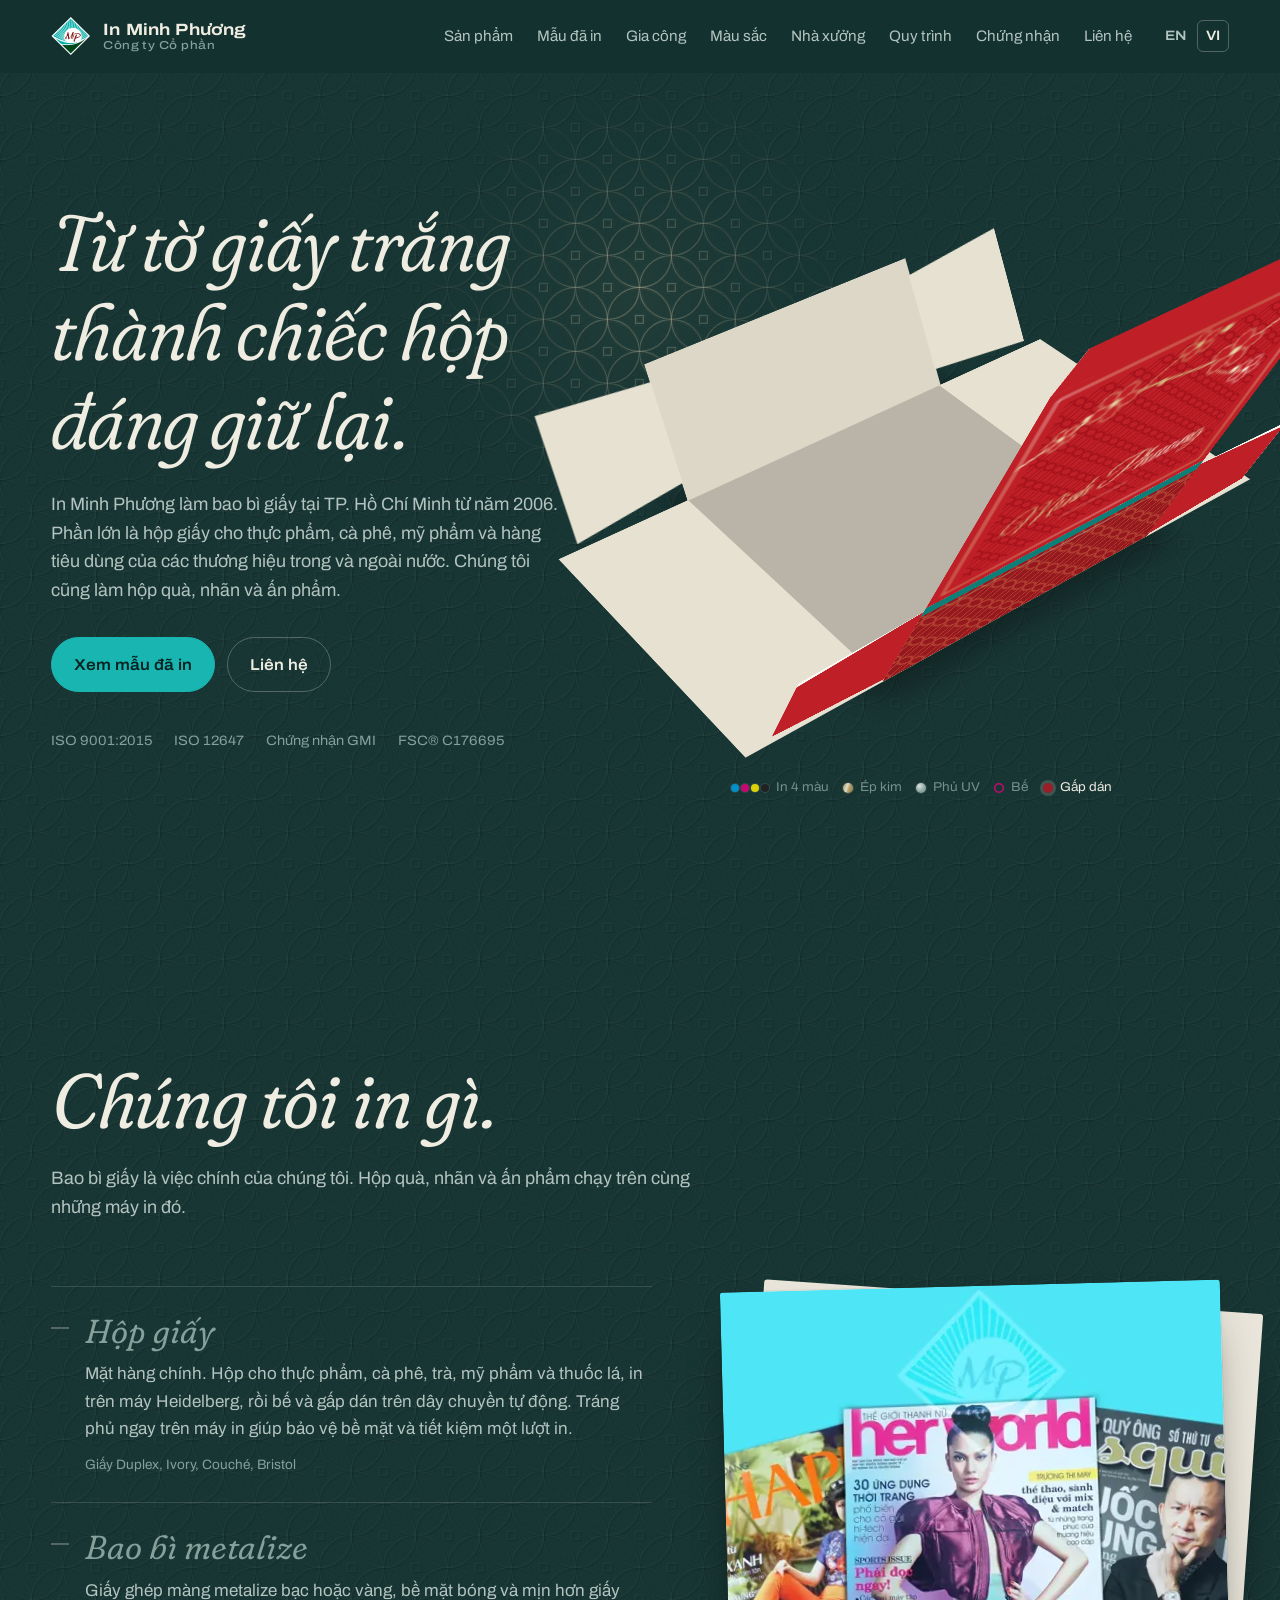
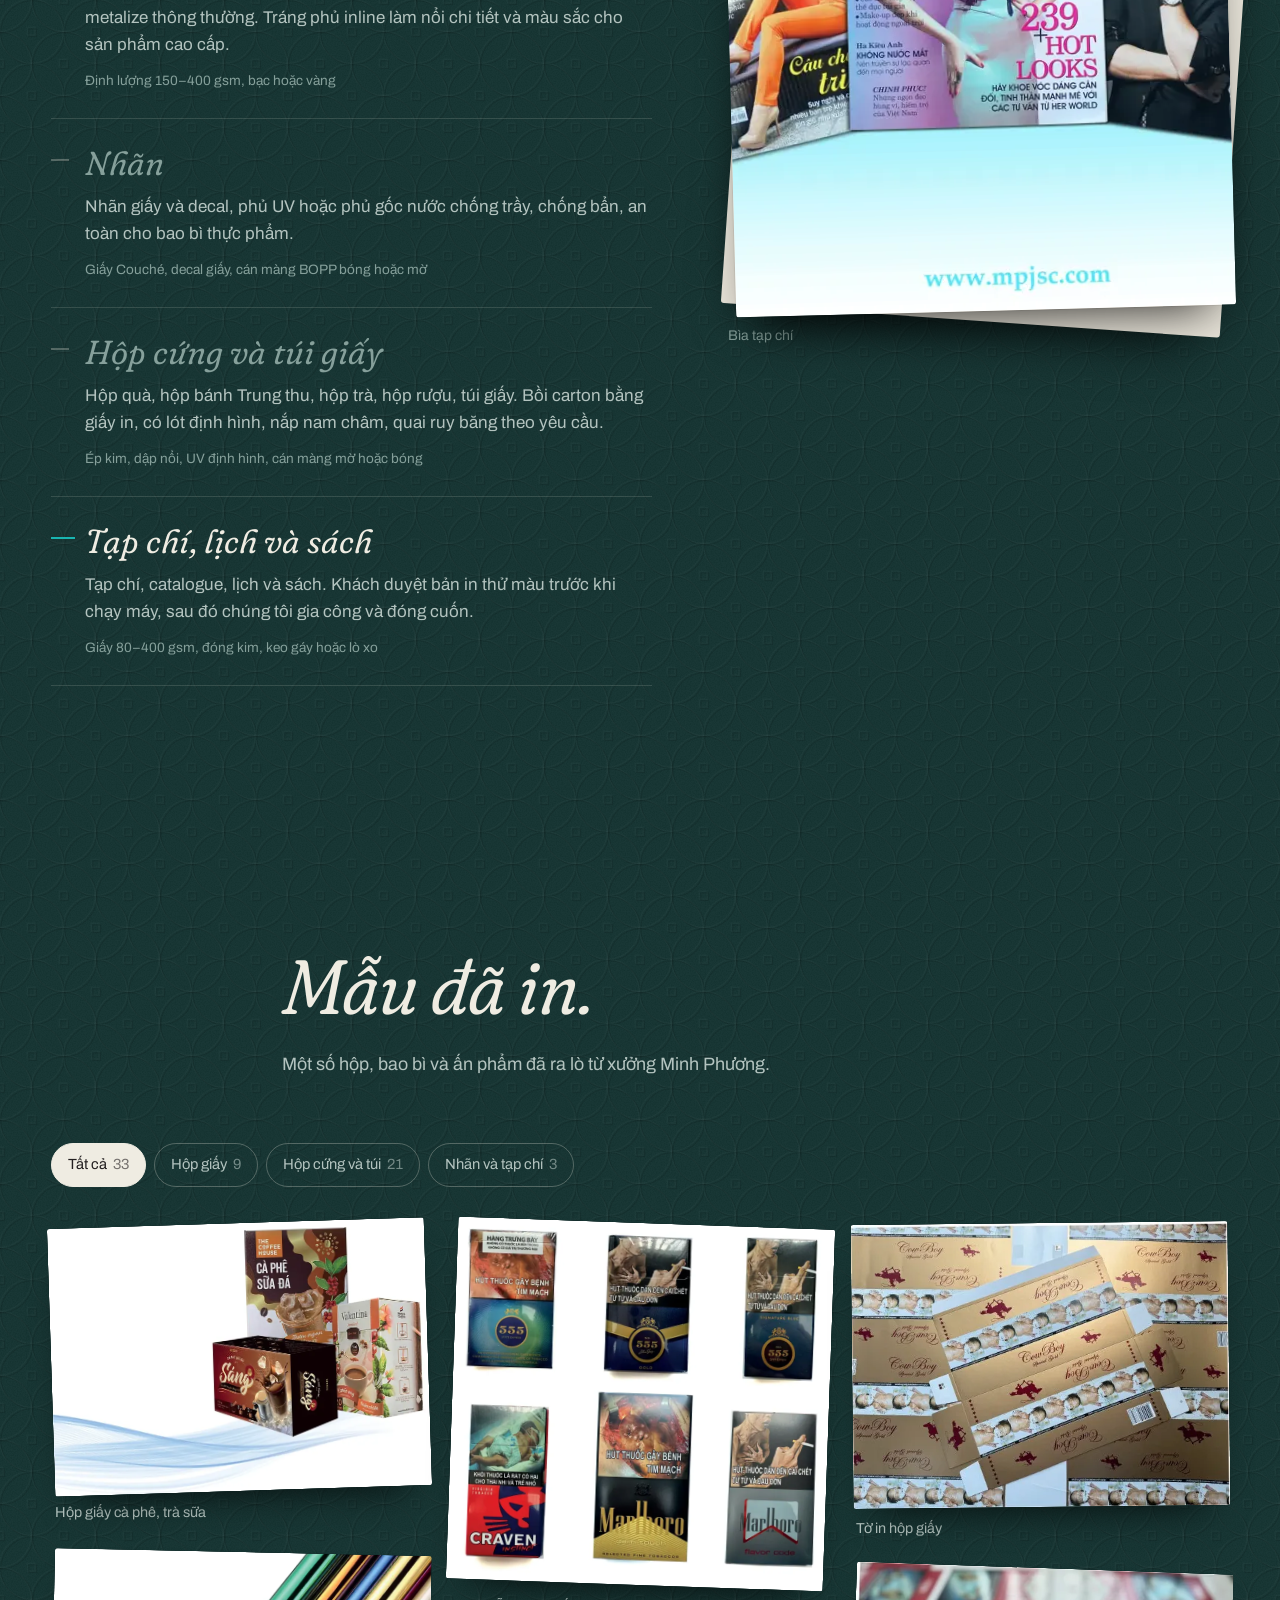
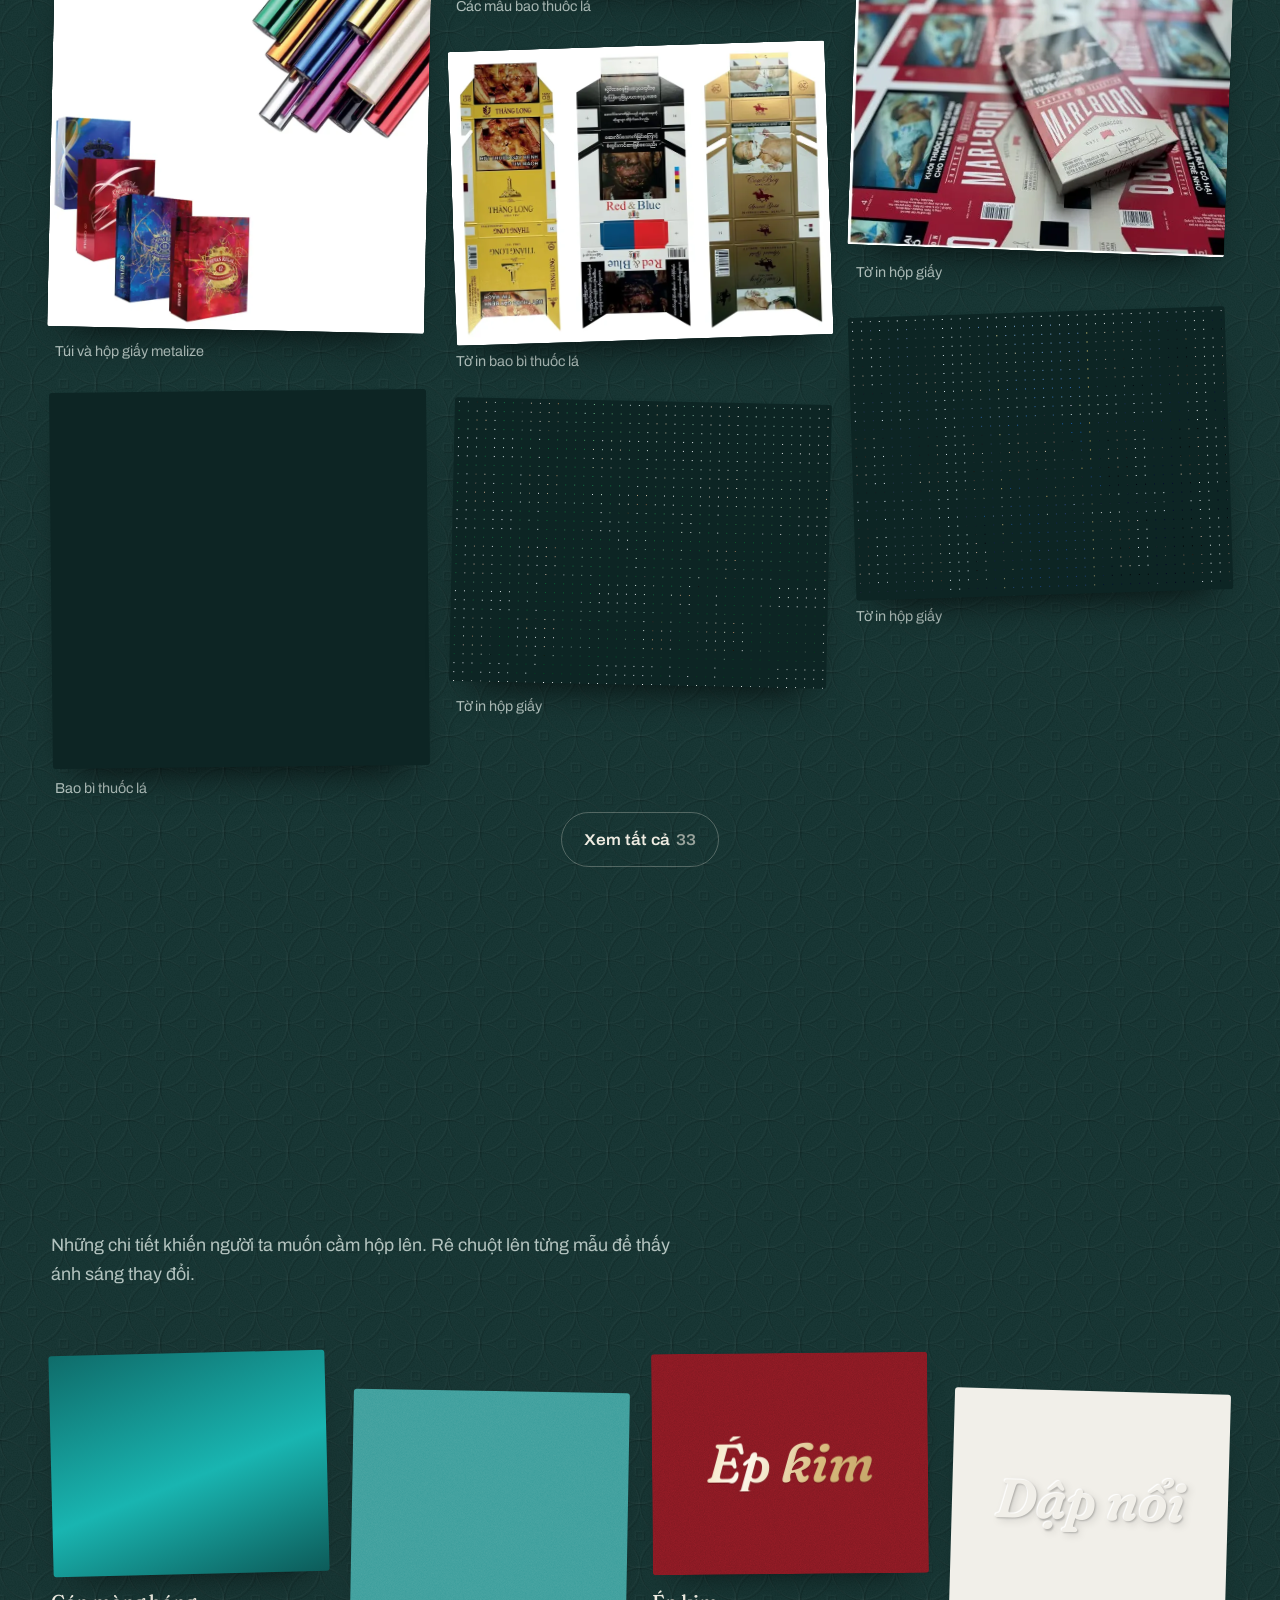
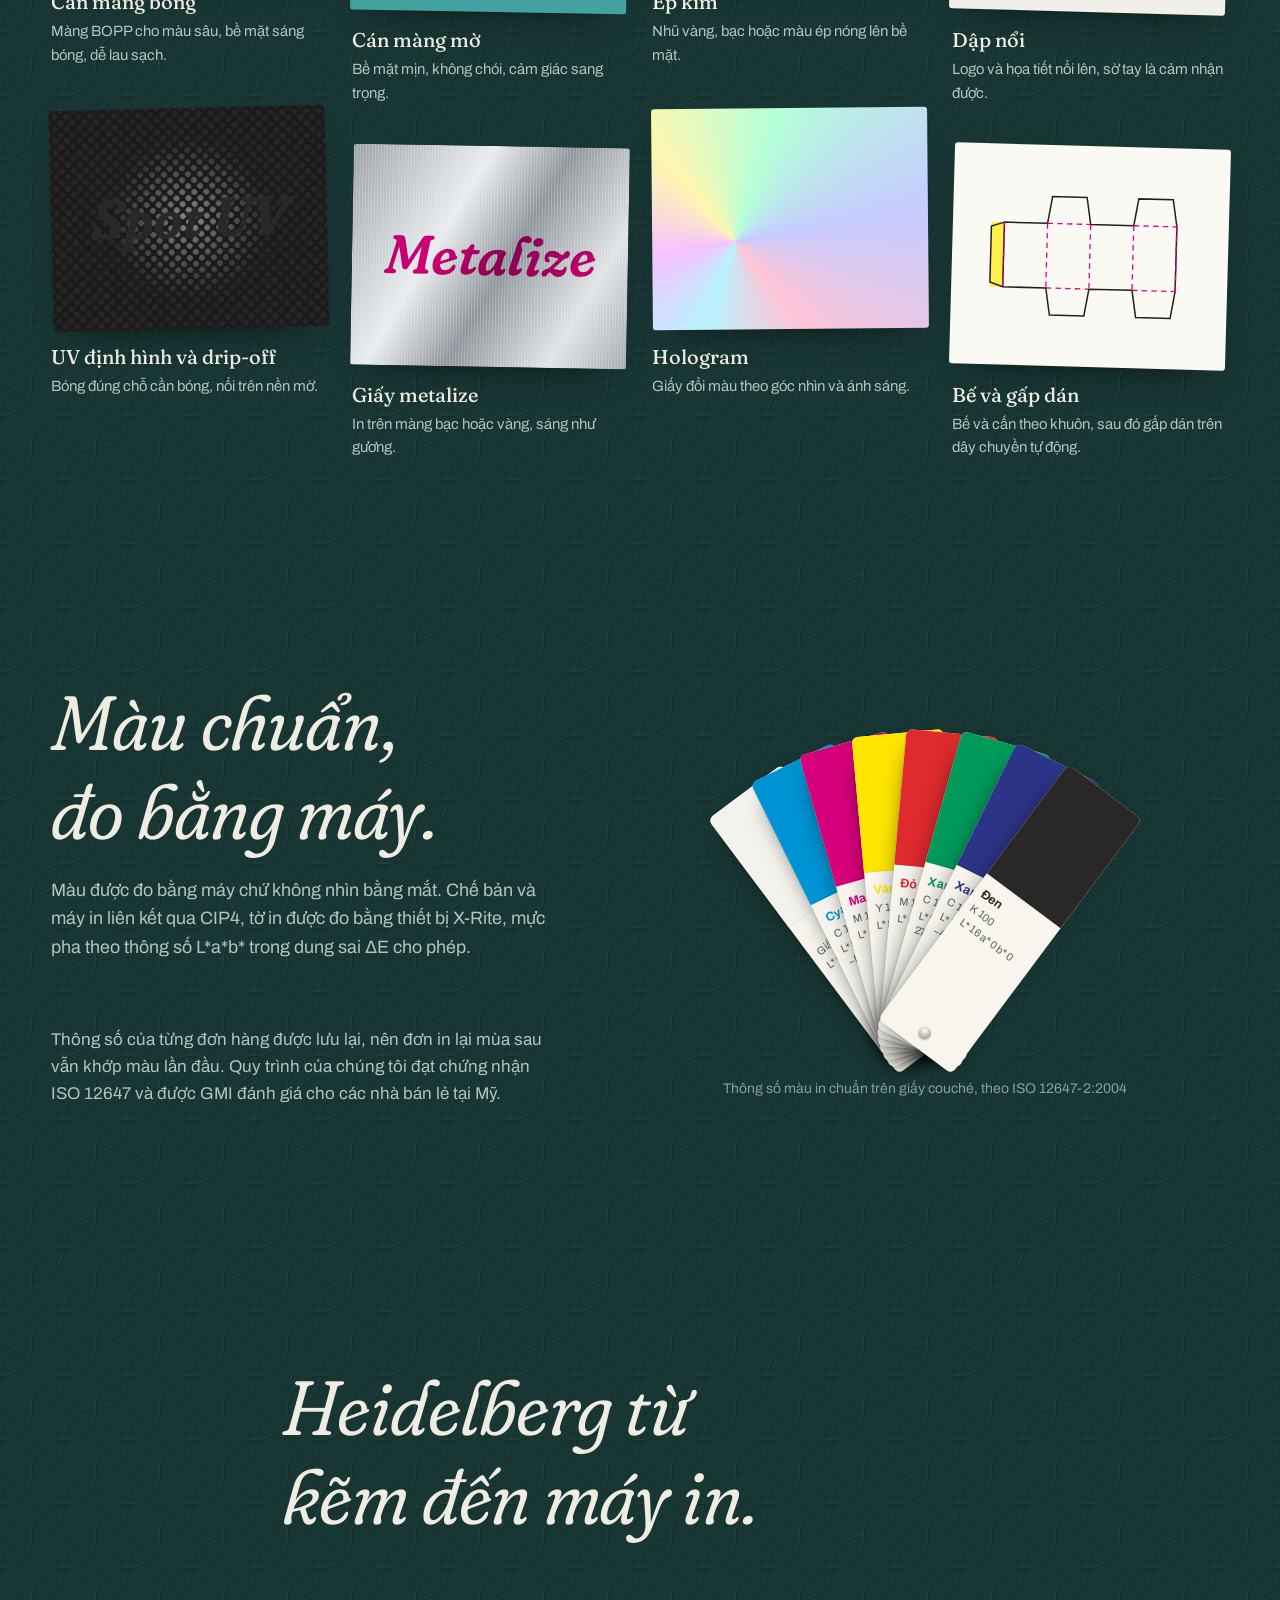
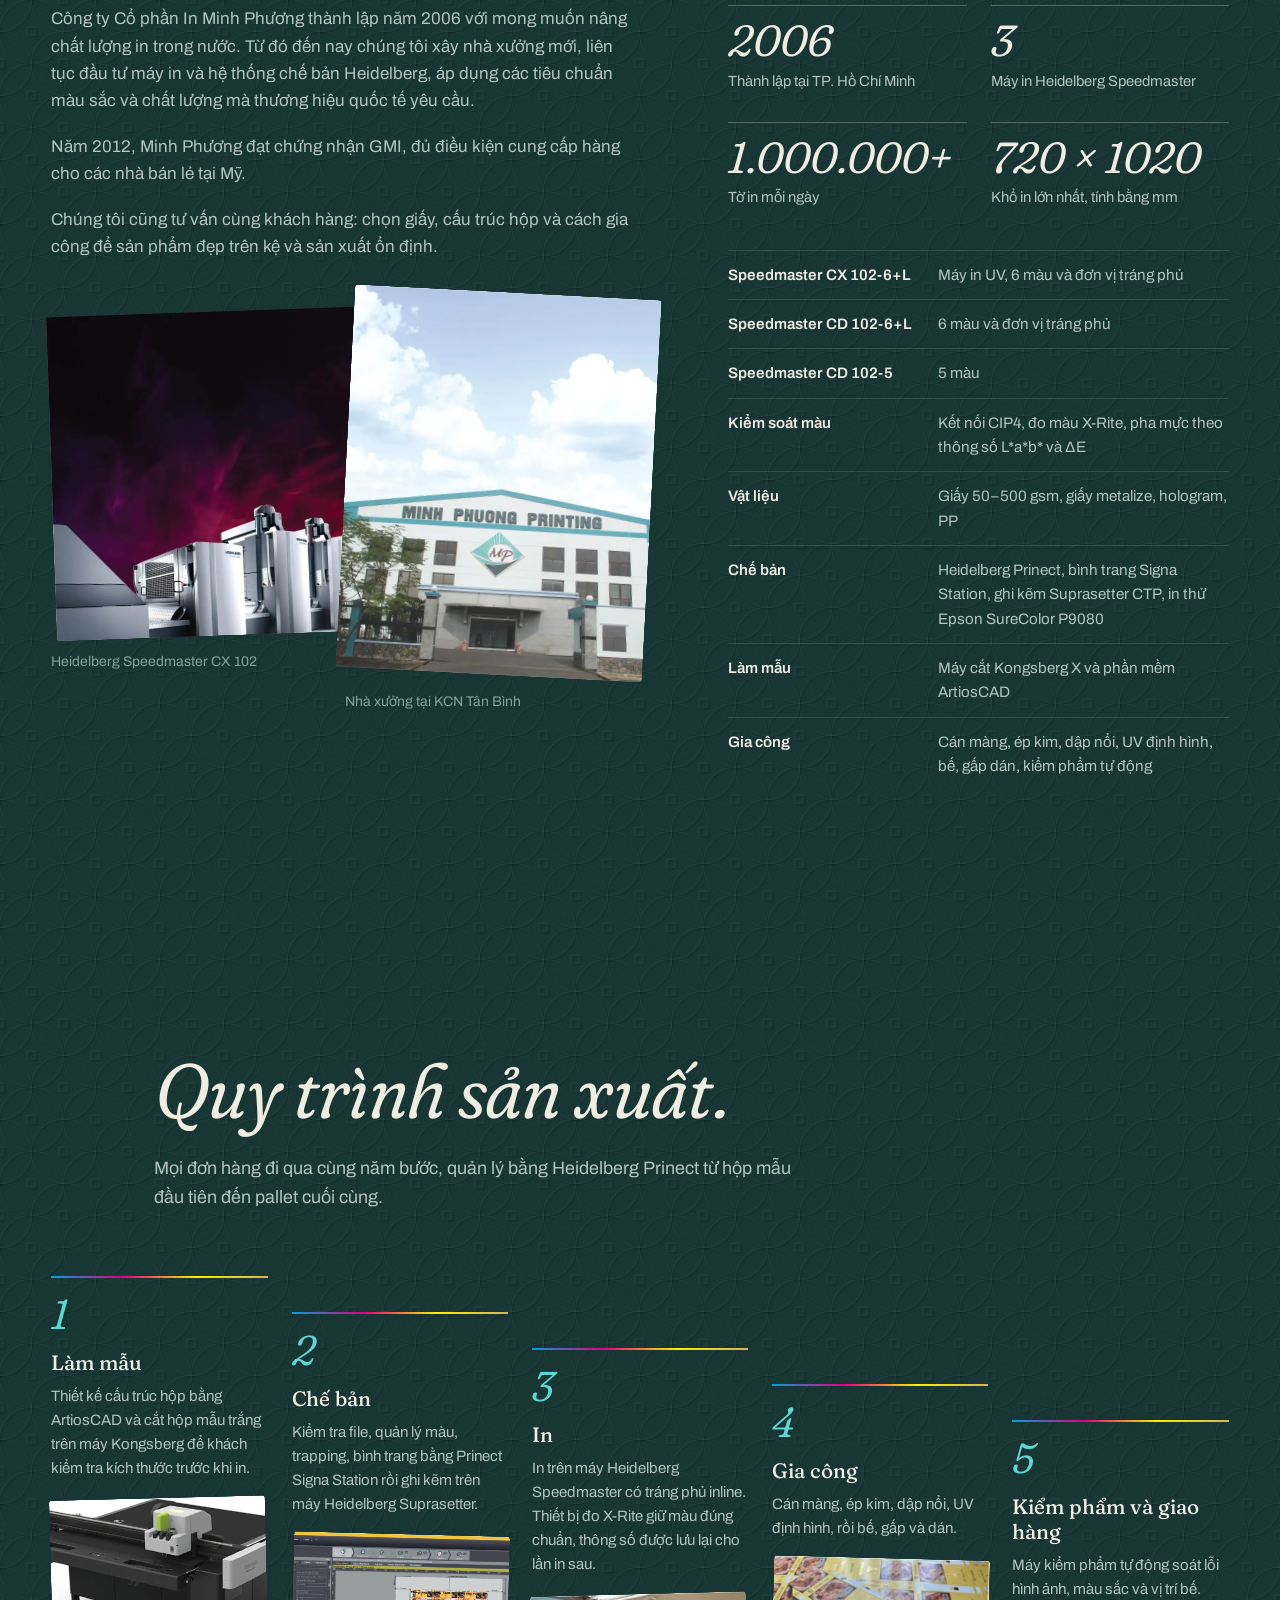
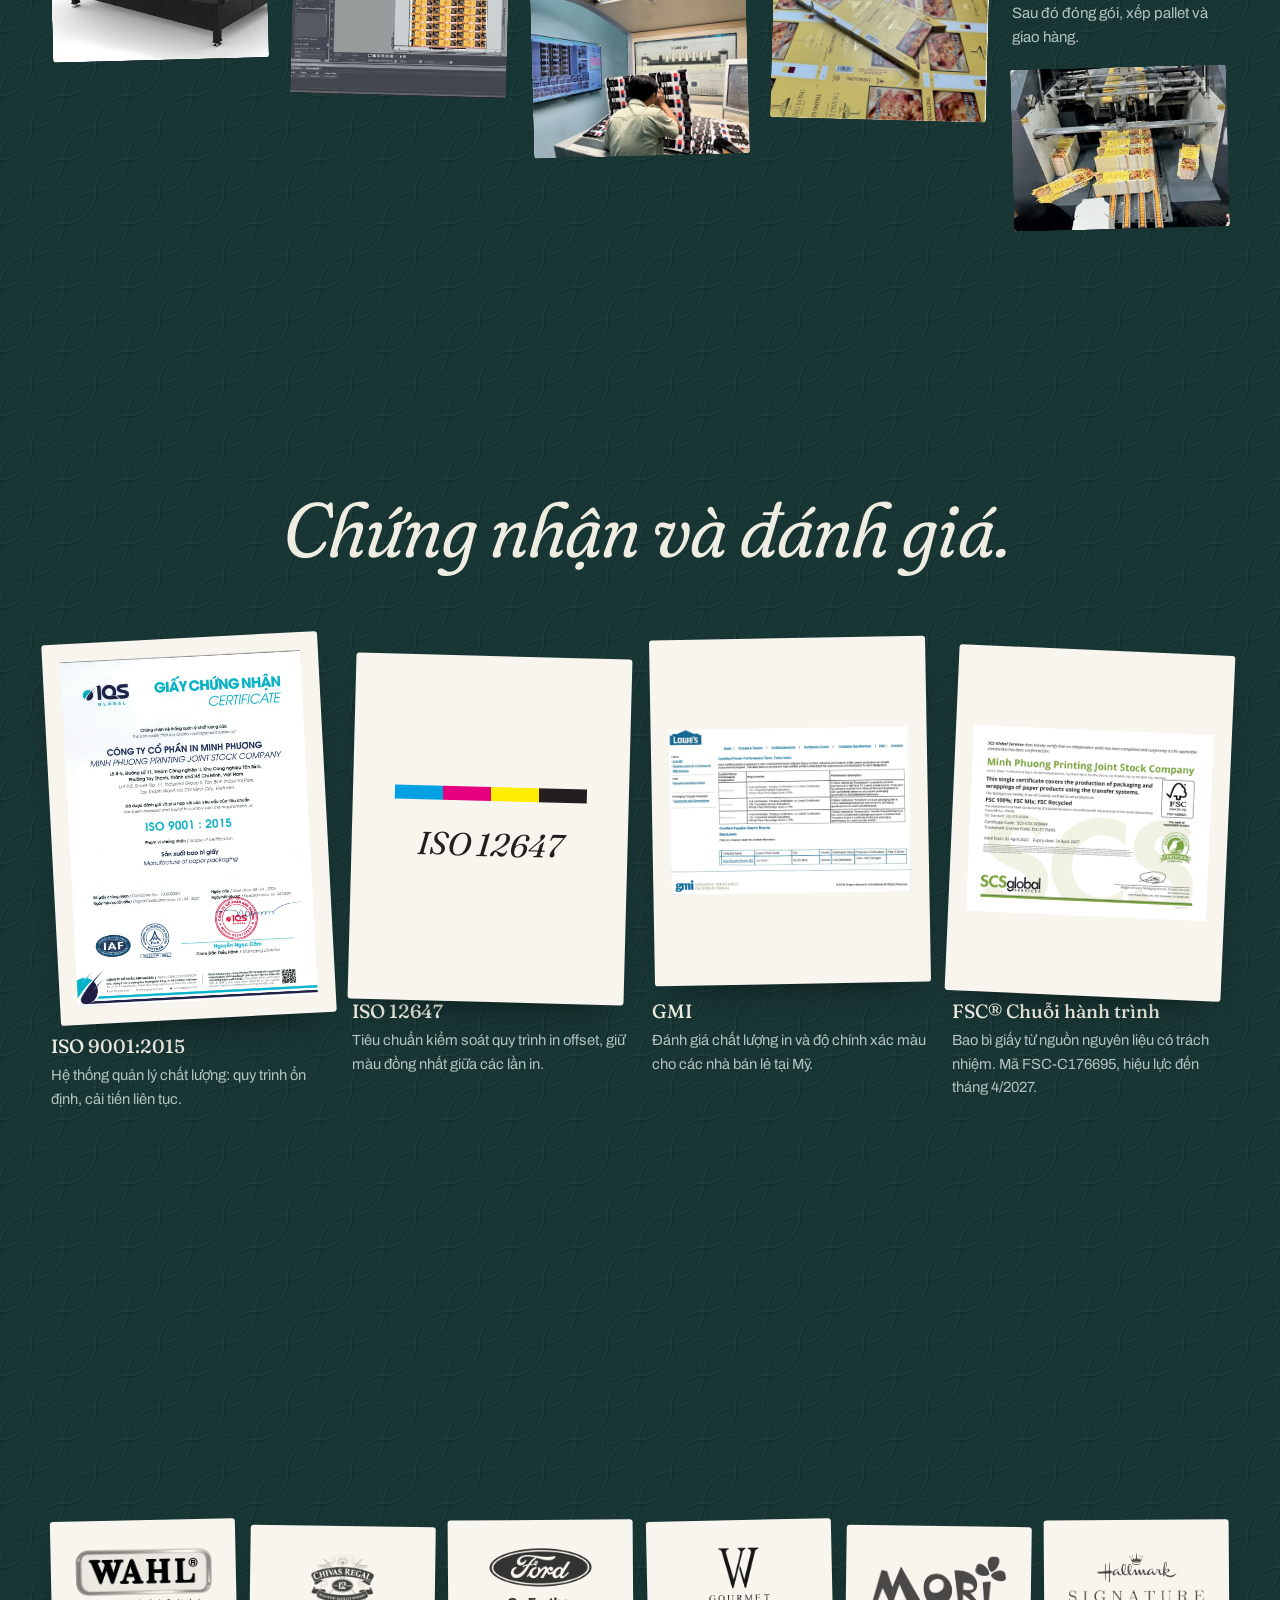
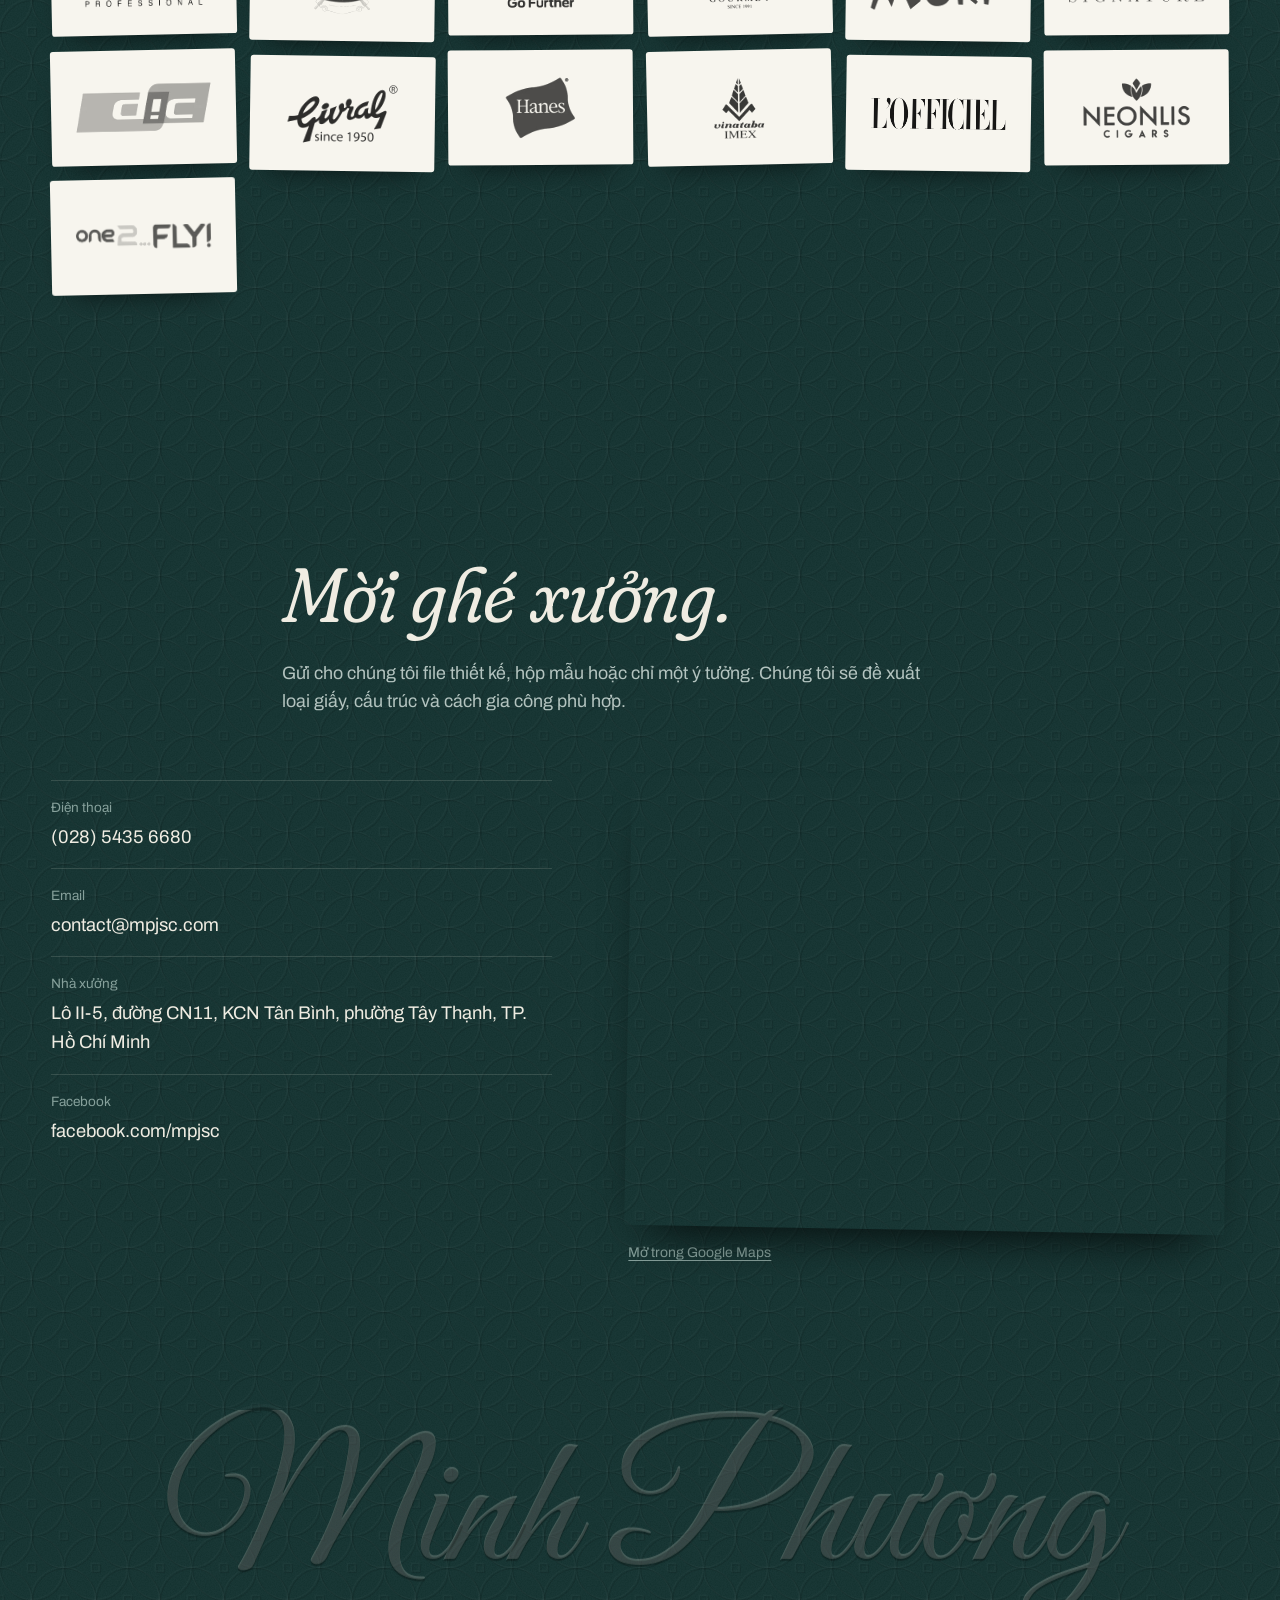
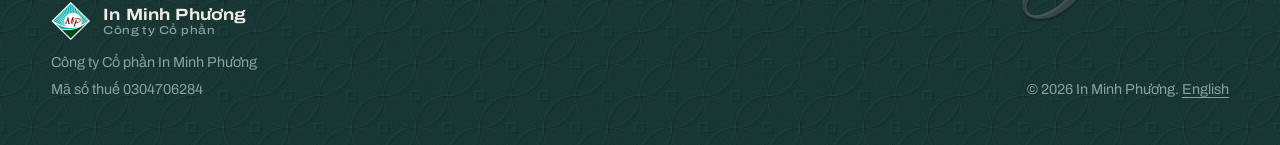
==== vi/index.html @ 84531b76 "Website mới cho In Minh Phương Trang tĩnh HTML/CSS/JS, song ngữ EN (mặc định) và VI (/vi/).  - Hero:" ====
<!doctype html>
<html lang="vi" data-base="../">
<head>
  <meta charset="utf-8">
  <meta name="viewport" content="width=device-width, initial-scale=1">
  <title>In Minh Phương | Bao bì giấy và in offset tại TP. Hồ Chí Minh</title>
  <meta name="description" content="Công ty Cổ phần In Minh Phương làm bao bì giấy tại TP. Hồ Chí Minh: hộp giấy, hộp quà, nhãn và ấn phẩm. Máy in Heidelberg, chứng nhận ISO 9001, ISO 12647, GMI và FSC. Thành lập năm 2006.">
  <link rel="canonical" href="https://mpjsc.com/vi/">
  <link rel="alternate" hreflang="en" href="https://mpjsc.com/">
  <link rel="alternate" hreflang="vi" href="https://mpjsc.com/vi/">
  <link rel="alternate" hreflang="x-default" href="https://mpjsc.com/">
  <meta property="og:type" content="website">
  <meta property="og:title" content="In Minh Phương">
  <meta property="og:description" content="Bao bì giấy và in offset tại TP. Hồ Chí Minh từ năm 2006.">
  <meta property="og:url" content="https://mpjsc.com/vi/">
  <meta property="og:locale" content="vi_VN">
  <meta property="og:image" content="https://mpjsc.com/assets/img/work/mori-lotus-box.webp">
  <meta name="theme-color" content="#12312f">
  <link rel="icon" href="../favicon.ico" sizes="any">
  <link rel="icon" href="../favicon.png" type="image/png">
  <link rel="apple-touch-icon" href="../assets/img/apple-touch-icon.png">
  <link rel="preconnect" href="https://fonts.googleapis.com">
  <link rel="preconnect" href="https://fonts.gstatic.com" crossorigin>
  <!-- fonts load without holding up the first paint; text shows in a fallback face until they arrive -->
  <link rel="preload" as="style" href="https://fonts.googleapis.com/css2?family=Archivo:wdth,wght@75..125,400..700&family=Great+Vibes&family=Fraunces:ital,opsz,wght,SOFT,WONK@0,9..144,300..700,0..100,0..1;1,9..144,300..700,0..100,0..1&display=swap" onload="this.onload=null;this.rel='stylesheet'">
  <noscript><link rel="stylesheet" href="https://fonts.googleapis.com/css2?family=Archivo:wdth,wght@75..125,400..700&family=Great+Vibes&family=Fraunces:ital,opsz,wght,SOFT,WONK@0,9..144,300..700,0..100,0..1;1,9..144,300..700,0..100,0..1&display=swap"></noscript>
  <link rel="stylesheet" href="../assets/css/site.css?v=27">
  <script type="application/ld+json">
  {
    "@context": "https://schema.org",
    "@type": "Organization",
    "name": "Minh Phuong Printing Joint Stock Company",
    "alternateName": ["MPJSC", "Công ty Cổ phần In Minh Phương"],
    "url": "https://mpjsc.com/vi/",
    "logo": "https://mpjsc.com/assets/img/logo.png",
    "foundingDate": "2006",
    "taxID": "0304706284",
    "email": "contact@mpjsc.com",
    "telephone": "+84 28 5435 6680",
    "address": {
      "@type": "PostalAddress",
      "streetAddress": "Lot II-5, CN11 Street, Tan Binh Industrial Park",
      "addressLocality": "Tay Thanh Ward, Ho Chi Minh City",
      "addressCountry": "VN"
    },
    "sameAs": ["https://www.facebook.com/mpjsc/"]
  }
  </script>
</head>
<body>
  <a class="skip" href="#main">Bỏ qua, tới nội dung</a>
  <div class="lamp" aria-hidden="true"></div>

  <header class="site-header">
    <div class="wrap">
      <a class="brand" href="#top" aria-label="In Minh Phương, về đầu trang">
        <img src="../assets/img/mark.png" alt="" width="80" height="80">
        <span>In Minh Phương <small>Công ty Cổ phần</small></span>
      </a>
      <nav class="nav" id="nav" aria-label="Menu chính">
        <a href="#products">Sản phẩm</a>
        <a href="#work">Mẫu đã in</a>
        <a href="#finishes">Gia công</a>
        <a href="#colour">Màu sắc</a>
        <a href="#factory">Nhà xưởng</a>
        <a href="#process">Quy trình</a>
        <a href="#certificates">Chứng nhận</a>
        <a href="#contact">Liên hệ</a>
      </nav>
      <div class="lang" aria-label="Ngôn ngữ">
        <a href="../" hreflang="en" lang="en">EN</a>
        <a href="./" hreflang="vi" aria-current="true">VI</a>
      </div>
      <button class="menu-btn" type="button" aria-expanded="false" aria-controls="nav">Menu</button>
    </div>
  </header>

  <main id="main">
    <section class="hero" id="top">
      <div class="wrap hero-grid">
        <div>
          <h1 class="display">Từ tờ giấy trắng thành chiếc hộp đáng giữ lại.</h1>
          <p class="lede">In Minh Phương làm bao bì giấy tại TP. Hồ Chí Minh từ năm 2006. Phần lớn là hộp giấy cho thực phẩm, cà phê, mỹ phẩm và hàng tiêu dùng của các thương hiệu trong và ngoài nước. Chúng tôi cũng làm hộp quà, nhãn và ấn phẩm.</p>
          <div class="actions">
            <a class="btn btn--solid" href="#work">Xem mẫu đã in</a>
            <a class="btn" href="#contact">Liên hệ</a>
          </div>
          <ul class="certs-line">
            <li>ISO 9001:2015</li>
            <li>ISO 12647</li>
            <li>Chứng nhận GMI</li>
            <li>FSC® C176695</li>
          </ul>
        </div>
        <div class="press-area">
          <div class="machine" aria-hidden="true"></div>
          <ol class="run" aria-label="Các bước tờ in đi qua">
            <li><span class="dots"><i style="--sw: var(--c)"></i><i style="--sw: var(--m)"></i><i style="--sw: var(--y)"></i><i style="--sw: var(--k)"></i></span>In 4 màu</li>
            <li><i style="--sw: var(--foil)"></i>Ép kim</li>
            <li><i class="i-uv"></i>Phủ UV</li>
            <li><i class="i-die"></i>Bế</li>
            <li><i style="--sw: var(--red)"></i>Gấp dán</li>
          </ol>
          <p class="run-row"><button class="run-again" type="button">In lại tờ khác</button></p>
        </div>
      </div>
    </section>

    <section class="section" id="products">
      <div class="wrap">
        <div class="section-head">
          <h2 class="h2">Chúng tôi in gì.</h2>
          <p class="lede">Bao bì giấy là việc chính của chúng tôi. Hộp quà, nhãn và ấn phẩm chạy trên cùng những máy in đó.</p>
        </div>
        <div class="catalog">
          <ul class="catalog-list">
            <li class="cat-item is-active" data-img="../assets/img/products/paper-boxes-800.webp" data-caption="Hộp giấy cho thực phẩm và cà phê">
              <h3 class="h3">Hộp giấy</h3>
              <p>Mặt hàng chính. Hộp cho thực phẩm, cà phê, trà, mỹ phẩm và thuốc lá, in trên máy Heidelberg, rồi bế và gấp dán trên dây chuyền tự động. Tráng phủ ngay trên máy in giúp bảo vệ bề mặt và tiết kiệm một lượt in.</p>
              <p class="cat-spec">Giấy Duplex, Ivory, Couché, Bristol</p>
              <img src="../assets/img/products/paper-boxes-800.webp" width="800" height="569" loading="lazy" alt="Hộp giấy in cho cà phê và trà sữa">
            </li>
            <li class="cat-item" data-img="../assets/img/products/metallized-800.webp" data-caption="Túi và hộp giấy metalize">
              <h3 class="h3">Bao bì metalize</h3>
              <p>Giấy ghép màng metalize bạc hoặc vàng, bề mặt bóng và mịn hơn giấy metalize thông thường. Tráng phủ inline làm nổi chi tiết và màu sắc cho sản phẩm cao cấp.</p>
              <p class="cat-spec">Định lượng 150–400 gsm, bạc hoặc vàng</p>
              <img src="../assets/img/products/metallized-800.webp" width="800" height="804" loading="lazy" alt="Cuộn màng metalize và túi quà đã in">
            </li>
            <li class="cat-item" data-img="../assets/img/products/labels.webp" data-caption="Nhãn và decal">
              <h3 class="h3">Nhãn</h3>
              <p>Nhãn giấy và decal, phủ UV hoặc phủ gốc nước chống trầy, chống bẩn, an toàn cho bao bì thực phẩm.</p>
              <p class="cat-spec">Giấy Couché, decal giấy, cán màng BOPP bóng hoặc mờ</p>
              <img src="../assets/img/products/labels.webp" width="844" height="932" loading="lazy" alt="Nhãn tròn và nhãn dải nhiều màu">
            </li>
            <li class="cat-item" data-img="../assets/img/work/peacock-boxes-800.webp" data-caption="Hộp quà Tết họa tiết chim công">
              <h3 class="h3">Hộp cứng và túi giấy</h3>
              <p>Hộp quà, hộp bánh Trung thu, hộp trà, hộp rượu, túi giấy. Bồi carton bằng giấy in, có lót định hình, nắp nam châm, quai ruy băng theo yêu cầu.</p>
              <p class="cat-spec">Ép kim, dập nổi, UV định hình, cán màng mờ hoặc bóng</p>
              <img src="../assets/img/work/peacock-boxes-800.webp" width="800" height="523" loading="lazy" alt="Hai hộp quà Tết họa tiết chim công">
            </li>
            <li class="cat-item" data-img="../assets/img/work/magazines-800.webp" data-caption="Bìa tạp chí">
              <h3 class="h3">Tạp chí, lịch và sách</h3>
              <p>Tạp chí, catalogue, lịch và sách. Khách duyệt bản in thử màu trước khi chạy máy, sau đó chúng tôi gia công và đóng cuốn.</p>
              <p class="cat-spec">Giấy 80–400 gsm, đóng kim, keo gáy hoặc lò xo</p>
              <img src="../assets/img/work/magazines-800.webp" width="800" height="604" loading="lazy" alt="Chồng tạp chí đã in xòe ra">
            </li>
          </ul>
          <figure class="viewer" aria-hidden="true">
            <div class="viewer-frame sheen">
              <img class="is-current" src="../assets/img/products/paper-boxes-800.webp" alt="" loading="lazy" decoding="async">
            </div>
            <figcaption class="small">Hộp giấy cho thực phẩm và cà phê</figcaption>
          </figure>
        </div>
      </div>
    </section>

    <section class="section" id="work">
      <div class="wrap">
        <div class="section-head">
          <h2 class="h2">Mẫu đã in.</h2>
          <p class="lede">Một số hộp, bao bì và ấn phẩm đã ra lò từ xưởng Minh Phương.</p>
        </div>
        <div class="filters" role="group" aria-label="Lọc mẫu">
          <button class="filter" type="button" data-filter="all" aria-pressed="true">Tất cả</button>
          <button class="filter" type="button" data-filter="carton" aria-pressed="false">Hộp giấy</button>
          <button class="filter" type="button" data-filter="rigid" aria-pressed="false">Hộp cứng và túi</button>
          <button class="filter" type="button" data-filter="print" aria-pressed="false">Nhãn và tạp chí</button>
        </div>
        <div class="gallery" id="gallery"></div>
        <p class="more-row"><button class="btn gallery-more" type="button">Xem tất cả <span>33</span></button></p>
      </div>
    </section>

    <section class="section" id="finishes">
      <div class="wrap">
        <div class="section-head">
          <h2 class="h2">Gia công ngay tại xưởng.</h2>
          <p class="lede">Những chi tiết khiến người ta muốn cầm hộp lên. Rê chuột lên từng mẫu để thấy ánh sáng thay đổi.</p>
        </div>
        <div class="swatches">
          <div class="swatch">
            <div class="sheen chip chip--gloss" aria-hidden="true"></div>
            <h3 class="h3">Cán màng bóng</h3>
            <p>Màng BOPP cho màu sâu, bề mặt sáng bóng, dễ lau sạch.</p>
          </div>
          <div class="swatch">
            <div class="chip chip--matte" aria-hidden="true"></div>
            <h3 class="h3">Cán màng mờ</h3>
            <p>Bề mặt mịn, không chói, cảm giác sang trọng.</p>
          </div>
          <div class="swatch">
            <div class="sheen chip chip--foil" aria-hidden="true"><span class="chip-word">Ép kim</span></div>
            <h3 class="h3">Ép kim</h3>
            <p>Nhũ vàng, bạc hoặc màu ép nóng lên bề mặt.</p>
          </div>
          <div class="swatch">
            <div class="sheen chip chip--emboss" aria-hidden="true"><span class="chip-word">Dập nổi</span></div>
            <h3 class="h3">Dập nổi</h3>
            <p>Logo và họa tiết nổi lên, sờ tay là cảm nhận được.</p>
          </div>
          <div class="swatch">
            <div class="sheen chip chip--spotuv" aria-hidden="true"><span class="chip-word">Spot UV</span></div>
            <h3 class="h3">UV định hình và drip-off</h3>
            <p>Bóng đúng chỗ cần bóng, nổi trên nền mờ.</p>
          </div>
          <div class="swatch">
            <div class="sheen chip chip--metal" aria-hidden="true"><span class="chip-word">Metalize</span></div>
            <h3 class="h3">Giấy metalize</h3>
            <p>In trên màng bạc hoặc vàng, sáng như gương.</p>
          </div>
          <div class="swatch">
            <div class="sheen chip chip--holo" aria-hidden="true"></div>
            <h3 class="h3">Hologram</h3>
            <p>Giấy đổi màu theo góc nhìn và ánh sáng.</p>
          </div>
          <div class="swatch">
            <div class="sheen chip chip--die" aria-hidden="true">
              <svg viewBox="0 0 200 150">
                <path class="glue" d="M8 45h12v60H8z"/>
                <path class="cut" d="M20 45 8 49v52l12 4M20 45h40l4-25h32l4 25h40l4-25h32l4 25h0v60l-4 25h-32l-4-25h-40l-4 25H64l-4-25H20z"/>
                <path class="crease" d="M20 45v60M60 45v60M100 45v60M140 45v60M180 45v60M60 45h40M140 45h40M60 105h40M140 105h40"/>
              </svg>
            </div>
            <h3 class="h3">Bế và gấp dán</h3>
            <p>Bế và cấn theo khuôn, sau đó gấp dán trên dây chuyền tự động.</p>
          </div>
        </div>
      </div>
    </section>

    <section class="section" id="colour">
      <!-- the ink you point at on the fan washes out across the section; two layers so one colour can fade as the next spreads.
           Each layer keeps its own gradient: currentColor in a gradient follows the svg the gradient lives in. -->
      <svg class="bloom-defs" width="0" height="0" aria-hidden="true" focusable="false">
        <defs>
          <filter id="bleed" x="-30%" y="-30%" width="160%" height="160%">
            <feTurbulence type="fractalNoise" baseFrequency=".012 .018" numOctaves="3" seed="8"/>
            <feDisplacementMap in="SourceGraphic" scale="60"/>
          </filter>
        </defs>
      </svg>
      <svg class="bloom" viewBox="-100 -100 200 200" preserveAspectRatio="none" aria-hidden="true"><radialGradient id="bloom-ink-a"><stop offset="0" stop-color="currentColor" stop-opacity=".9"/><stop offset=".5" stop-color="currentColor" stop-opacity=".45"/><stop offset="1" stop-color="currentColor" stop-opacity="0"/></radialGradient><circle r="88" fill="url(#bloom-ink-a)" filter="url(#bleed)"/></svg>
      <svg class="bloom" viewBox="-100 -100 200 200" preserveAspectRatio="none" aria-hidden="true"><radialGradient id="bloom-ink-b"><stop offset="0" stop-color="currentColor" stop-opacity=".9"/><stop offset=".5" stop-color="currentColor" stop-opacity=".45"/><stop offset="1" stop-color="currentColor" stop-opacity="0"/></radialGradient><circle r="88" fill="url(#bloom-ink-b)" filter="url(#bleed)"/></svg>
      <div class="wrap colour-grid">
        <div>
          <div class="section-head">
            <h2 class="h2">Màu chuẩn, đo bằng máy.</h2>
            <p class="lede">Màu được đo bằng máy chứ không nhìn bằng mắt. Chế bản và máy in liên kết qua CIP4, tờ in được đo bằng thiết bị X-Rite, mực pha theo thông số L*a*b* trong dung sai ΔE cho phép.</p>
          </div>
          <p class="colour-note">Thông số của từng đơn hàng được lưu lại, nên đơn in lại mùa sau vẫn khớp màu lần đầu. Quy trình của chúng tôi đạt chứng nhận ISO 12647 và được GMI đánh giá cho các nhà bán lẻ tại Mỹ.</p>
        </div>
        <figure class="fan-wrap">
          <ol class="fan" aria-label="Thông số màu in chuẩn">
              <li class="fan-card" style="--i: 0; --ink: #f3f2ec"><span class="fan-ink"></span><b>Giấy trắng</b><span>Giấy</span><span>L* 95 a* 0 b* −2</span></li>
              <li class="fan-card" style="--i: 1; --ink: #0093d3"><span class="fan-ink"></span><b>Cyan</b><span>C 100</span><span>L* 55 a* −37 b* −50</span></li>
              <li class="fan-card" style="--i: 2; --ink: #d6007a"><span class="fan-ink"></span><b>Magenta</b><span>M 100</span><span>L* 48 a* 74 b* −3</span></li>
              <li class="fan-card" style="--i: 3; --ink: #ffe600"><span class="fan-ink"></span><b>Vàng</b><span>Y 100</span><span>L* 89 a* −5 b* 93</span></li>
              <li class="fan-card" style="--i: 4; --ink: #df2a2e"><span class="fan-ink"></span><b>Đỏ</b><span>M 100 Y 100</span><span>L* 47 a* 68 b* 48</span></li>
              <li class="fan-card" style="--i: 5; --ink: #009a5b"><span class="fan-ink"></span><b>Xanh lá</b><span>C 100 Y 100</span><span>L* 50 a* −65 b* 27</span></li>
              <li class="fan-card" style="--i: 6; --ink: #2c3487"><span class="fan-ink"></span><b>Xanh dương</b><span>C 100 M 100</span><span>L* 24 a* 22 b* −46</span></li>
              <li class="fan-card" style="--i: 7; --ink: #2a2827"><span class="fan-ink"></span><b>Đen</b><span>K 100</span><span>L* 16 a* 0 b* 0</span></li>
          </ol>
          <figcaption class="small">Thông số màu in chuẩn trên giấy couché, theo ISO 12647-2:2004</figcaption>
        </figure>
      </div>
    </section>

    <section class="section" id="factory">
      <div class="wrap">
        <div class="section-head">
          <h2 class="h2">Heidelberg từ kẽm đến máy in.</h2>
        </div>
        <div class="factory-grid">
          <div class="factory-text">
            <p>Công ty Cổ phần In Minh Phương thành lập năm 2006 với mong muốn nâng chất lượng in trong nước. Từ đó đến nay chúng tôi xây nhà xưởng mới, liên tục đầu tư máy in và hệ thống chế bản Heidelberg, áp dụng các tiêu chuẩn màu sắc và chất lượng mà thương hiệu quốc tế yêu cầu.</p>
            <p>Năm 2012, Minh Phương đạt chứng nhận GMI, đủ điều kiện cung cấp hàng cho các nhà bán lẻ tại Mỹ.</p>
            <p>Chúng tôi cũng tư vấn cùng khách hàng: chọn giấy, cấu trúc hộp và cách gia công để sản phẩm đẹp trên kệ và sản xuất ổn định.</p>
            <div class="photo-pair">
              <figure>
                <img class="screen" src="../assets/img/hero-press-800.webp" width="800" height="800" loading="lazy" alt="Máy in offset Heidelberg Speedmaster">
                <figcaption class="small">Heidelberg Speedmaster CX 102</figcaption>
              </figure>
              <figure>
                <img class="screen" src="../assets/img/factory/building-800.webp" width="800" height="800" loading="lazy" alt="Nhà xưởng In Minh Phương tại KCN Tân Bình">
                <figcaption class="small">Nhà xưởng tại KCN Tân Bình</figcaption>
              </figure>
            </div>
          </div>
          <div>
            <dl class="figures">
              <div><dt>2006</dt><dd>Thành lập tại TP. Hồ Chí Minh</dd></div>
              <div><dt>3</dt><dd>Máy in Heidelberg Speedmaster</dd></div>
              <div><dt data-count="1000000" data-suffix="+">1.000.000+</dt><dd>Tờ in mỗi ngày</dd></div>
              <div><dt>720 × 1020</dt><dd>Khổ in lớn nhất, tính bằng mm</dd></div>
            </dl>
            <dl class="spec">
              <div><dt>Speedmaster CX 102-6+L</dt><dd>Máy in UV, 6 màu và đơn vị tráng phủ</dd></div>
              <div><dt>Speedmaster CD 102-6+L</dt><dd>6 màu và đơn vị tráng phủ</dd></div>
              <div><dt>Speedmaster CD 102-5</dt><dd>5 màu</dd></div>
              <div><dt>Kiểm soát màu</dt><dd>Kết nối CIP4, đo màu X-Rite, pha mực theo thông số L*a*b* và ΔE</dd></div>
              <div><dt>Vật liệu</dt><dd>Giấy 50–500 gsm, giấy metalize, hologram, PP</dd></div>
              <div><dt>Chế bản</dt><dd>Heidelberg Prinect, bình trang Signa Station, ghi kẽm Suprasetter CTP, in thử Epson SureColor P9080</dd></div>
              <div><dt>Làm mẫu</dt><dd>Máy cắt Kongsberg X và phần mềm ArtiosCAD</dd></div>
              <div><dt>Gia công</dt><dd>Cán màng, ép kim, dập nổi, UV định hình, bế, gấp dán, kiểm phẩm tự động</dd></div>
            </dl>
          </div>
        </div>
      </div>
    </section>

    <section class="section" id="process">
      <div class="wrap">
        <div class="section-head">
          <h2 class="h2">Quy trình sản xuất.</h2>
          <p class="lede">Mọi đơn hàng đi qua cùng năm bước, quản lý bằng Heidelberg Prinect từ hộp mẫu đầu tiên đến pallet cuối cùng.</p>
        </div>
        <ol class="steps">
          <li class="step">
            <span class="step-num" aria-hidden="true">1</span>
            <h3 class="h3">Làm mẫu</h3>
            <p>Thiết kế cấu trúc hộp bằng ArtiosCAD và cắt hộp mẫu trắng trên máy Kongsberg để khách kiểm tra kích thước trước khi in.</p>
            <img class="screen" src="../assets/img/factory/kongsberg.webp" width="1086" height="561" loading="lazy" alt="Máy cắt mẫu Kongsberg">
          </li>
          <li class="step">
            <span class="step-num" aria-hidden="true">2</span>
            <h3 class="h3">Chế bản</h3>
            <p>Kiểm tra file, quản lý màu, trapping, bình trang bằng Prinect Signa Station rồi ghi kẽm trên máy Heidelberg Suprasetter.</p>
            <img class="screen" src="../assets/img/factory/prinect-signa.webp" width="1064" height="517" loading="lazy" alt="Bình trang trên phần mềm Prinect Signa Station">
          </li>
          <li class="step">
            <span class="step-num" aria-hidden="true">3</span>
            <h3 class="h3">In</h3>
            <p>In trên máy Heidelberg Speedmaster có tráng phủ inline. Thiết bị đo X-Rite giữ màu đúng chuẩn, thông số được lưu lại cho lần in sau.</p>
            <img class="screen" src="../assets/img/factory/press-console.webp" width="502" height="378" loading="lazy" alt="Thợ in kiểm tra tờ in tại bàn điều khiển màu">
          </li>
          <li class="step">
            <span class="step-num" aria-hidden="true">4</span>
            <h3 class="h3">Gia công</h3>
            <p>Cán màng, ép kim, dập nổi, UV định hình, rồi bế, gấp và dán.</p>
            <img class="screen" src="../assets/img/factory/finishing-1.webp" width="488" height="364" loading="lazy" alt="Tờ in hộp đã ép kim">
          </li>
          <li class="step">
            <span class="step-num" aria-hidden="true">5</span>
            <h3 class="h3">Kiểm phẩm và giao hàng</h3>
            <p>Máy kiểm phẩm tự động soát lỗi hình ảnh, màu sắc và vị trí bế. Sau đó đóng gói, xếp pallet và giao hàng.</p>
            <img class="screen" src="../assets/img/factory/inspection-3.webp" width="327" height="380" loading="lazy" alt="Hộp giấy chạy qua máy kiểm phẩm tự động">
          </li>
        </ol>
      </div>
    </section>

    <section class="section" id="certificates">
      <div class="wrap">
        <div class="section-head">
          <h2 class="h2">Chứng nhận và đánh giá.</h2>
        </div>
        <div class="certs">
          <figure class="cert">
            <button class="cert-doc sheen" type="button" data-full="../assets/img/certs/iso-9001.webp" data-caption="Chứng nhận ISO 9001:2015">
              <img src="../assets/img/certs/iso-9001.webp" width="900" height="1290" loading="lazy" alt="Chứng nhận ISO 9001:2015 của In Minh Phương">
            </button>
            <figcaption>
              <h3 class="h3">ISO 9001:2015</h3>
              <p>Hệ thống quản lý chất lượng: quy trình ổn định, cải tiến liên tục.</p>
            </figcaption>
          </figure>
          <figure class="cert">
            <div class="cert-doc cert-doc--target sheen">
              <span class="bar" aria-hidden="true"></span>
              <b>ISO 12647</b>
            </div>
            <figcaption>
              <h3 class="h3">ISO 12647</h3>
              <p>Tiêu chuẩn kiểm soát quy trình in offset, giữ màu đồng nhất giữa các lần in.</p>
            </figcaption>
          </figure>
          <figure class="cert">
            <button class="cert-doc sheen" type="button" data-full="../assets/img/certs/gmi-lowes.webp" data-caption="Hồ sơ chứng nhận GMI">
              <img src="../assets/img/certs/gmi-lowes.webp" width="1200" height="824" loading="lazy" alt="Hồ sơ chứng nhận GMI">
            </button>
            <figcaption>
              <h3 class="h3">GMI</h3>
              <p>Đánh giá chất lượng in và độ chính xác màu cho các nhà bán lẻ tại Mỹ.</p>
            </figcaption>
          </figure>
          <figure class="cert">
            <button class="cert-doc sheen" type="button" data-full="../assets/img/certs/fsc-coc.webp" data-caption="Chứng nhận FSC Chuỗi hành trình sản phẩm SCS-COC-009049">
              <img src="../assets/img/certs/fsc-coc.webp" width="1200" height="928" loading="lazy" alt="Chứng nhận FSC Chuỗi hành trình sản phẩm do SCS Global Services cấp">
            </button>
            <figcaption>
              <h3 class="h3">FSC® Chuỗi hành trình</h3>
              <p>Bao bì giấy từ nguồn nguyên liệu có trách nhiệm. Mã FSC-C176695, hiệu lực đến tháng 4/2027.</p>
            </figcaption>
          </figure>
        </div>
      </div>
    </section>

    <section class="section" id="clients">
      <div class="wrap">
        <div class="section-head">
          <h2 class="h2">Thương hiệu đã đồng hành.</h2>
        </div>
        <ul class="logos">
          <li class="sheen"><img src="../assets/img/partners/wahl.webp" alt="Wahl Professional" loading="lazy" width="299" height="133"></li>
          <li class="sheen"><img src="../assets/img/partners/chivas.webp" alt="Chivas Regal" loading="lazy" width="166" height="160"></li>
          <li class="sheen"><img src="../assets/img/partners/ford.webp" alt="Ford" loading="lazy" width="267" height="160"></li>
          <li class="sheen"><img src="../assets/img/partners/w-gourmet.webp" alt="W Gourmet" loading="lazy" width="160" height="160"></li>
          <li class="sheen"><img src="../assets/img/partners/mori.webp" alt="Mori" loading="lazy" width="292" height="126"></li>
          <li class="sheen"><img src="../assets/img/partners/hallmark.webp" alt="Hallmark Signature" loading="lazy" width="301" height="117"></li>
          <li class="sheen"><img src="../assets/img/partners/dic.webp" alt="DIC" loading="lazy" width="316" height="119"></li>
          <li class="sheen"><img src="../assets/img/partners/giraldo.webp" alt="Giraldo" loading="lazy" width="266" height="148"></li>
          <li class="sheen"><img src="../assets/img/partners/hanes.webp" alt="Hanes" loading="lazy" width="182" height="160"></li>
          <li class="sheen"><img src="../assets/img/partners/vinataba.webp" alt="Vinataba Imex" loading="lazy" width="136" height="160"></li>
          <li class="sheen"><img src="../assets/img/partners/lofficiel.webp" alt="L'Officiel" loading="lazy" width="279" height="75"></li>
          <li class="sheen"><img src="../assets/img/partners/neonlis.webp" alt="Neonlis Cigars" loading="lazy" width="276" height="160"></li>
          <li class="sheen"><img src="../assets/img/partners/one2fly.webp" alt="One2Fly" loading="lazy" width="285" height="63"></li>
        </ul>
      </div>
    </section>

    <section class="section" id="contact">
      <div class="wrap">
        <div class="section-head">
          <h2 class="h2">Mời ghé xưởng.</h2>
          <p class="lede">Gửi cho chúng tôi file thiết kế, hộp mẫu hoặc chỉ một ý tưởng. Chúng tôi sẽ đề xuất loại giấy, cấu trúc và cách gia công phù hợp.</p>
        </div>
        <div class="contact-grid">
          <dl class="contact-list">
            <div><dt>Điện thoại</dt><dd><a href="tel:+842854356680">(028) 5435 6680</a></dd></div>
            <div><dt>Email</dt><dd><a href="mailto:contact@mpjsc.com">contact@mpjsc.com</a></dd></div>
            <div><dt>Nhà xưởng</dt><dd>Lô II-5, đường CN11, KCN Tân Bình, phường Tây Thạnh, TP. Hồ Chí Minh</dd></div>
            <div><dt>Facebook</dt><dd><a href="https://www.facebook.com/mpjsc/" rel="noopener" target="_blank">facebook.com/mpjsc</a></dd></div>
          </dl>
          <figure class="map">
            <iframe title="Bản đồ đến In Minh Phương" loading="lazy" referrerpolicy="no-referrer-when-downgrade" src="https://www.google.com/maps/embed?pb=!1m14!1m8!1m3!1d15675.939027201553!2d106.6125876!3d10.8124781!3m2!1i1024!2i768!4f13.1!3m3!1m2!1s0x31752be973333efb%3A0x65d78a63734c4ff9!2sMinh%20Phuong%20Printing!5e0!3m2!1svi!2s!4v1679280928332!5m2!1svi!2s"></iframe>
            <figcaption class="small"><a href="https://maps.google.com/?cid=7338486277564289017" target="_blank" rel="noopener">Mở trong Google Maps</a></figcaption>
          </figure>
        </div>
      </div>
    </section>
  </main>

  <footer class="site-footer">
    <div class="wrap">
      <p class="signature" aria-hidden="true">Minh Phương</p>
    </div>
    <div class="wrap foot-grid">
      <div>
        <a class="brand" href="#top" aria-label="In Minh Phương, về đầu trang">
          <img src="../assets/img/mark.png" alt="" width="80" height="80" loading="lazy">
          <span>In Minh Phương <small>Công ty Cổ phần</small></span>
        </a>
        <p>Công ty Cổ phần In Minh Phương</p>
        <p>Mã số thuế 0304706284</p>
      </div>
      <p>© <span data-year>2026</span> In Minh Phương. <a href="../" hreflang="en" lang="en">English</a></p>
    </div>
  </footer>

  <dialog class="lightbox" id="lightbox" aria-label="Xem ảnh">
    <button class="lb-btn lb-close" type="button" data-lb="close">Đóng</button>
    <button class="lb-btn lb-prev" type="button" data-lb="prev">Trước</button>
    <button class="lb-btn lb-next" type="button" data-lb="next">Sau</button>
    <figure>
      <img alt="">
      <figcaption></figcaption>
    </figure>
  </dialog>

  <script src="../assets/js/press.js?v=27" defer></script>
  <script src="../assets/js/main.js?v=27" defer></script>
  <script src="../assets/js/effects.js?v=27" defer></script>
</body>
</html>
---- assets/css/site.css ----
/* Minh Phuong Printing
   The page is a dark cutting table. Printed things are laid on it: the sheet in the hero,
   photos, swatches, certificates and client cards. Only the hero moves on its own. */

@property --dot {
  syntax: "<length>";
  inherits: false;
  initial-value: 8px;
}

:root {
  /* deep teal board, the brand teal dyed dark */
  --board: #12312f;
  --board-2: #173b39;
  --board-3: #0d2524;
  --line: rgba(239, 236, 226, 0.14);
  --line-2: rgba(239, 236, 226, 0.28);

  /* paper and ink */
  --paper: #efece2;
  --paper-dim: #b3c3bf;
  --paper-mute: #86a09b;
  --card: #f7f5ee;
  --ink: #231f20;

  --teal: #19b5b1;
  --teal-hi: #5fd6d2;
  --red: #9b1d28;

  /* process colours */
  --c: #00a0e3;
  --m: #e5007d;
  --y: #ffed00;
  --k: #231f20;

  /* champagne foil: light golds only */
  --foil: linear-gradient(110deg, #c7a45e 0%, #ecd9a6 26%, #fffaf0 40%, #d9bd7f 56%, #b9975a 78%, #e6d09c 100%);

  --serif: "Fraunces", "Iowan Old Style", Georgia, serif;
  --sans: "Archivo", "Helvetica Neue", Arial, sans-serif;

  --gutter: clamp(16px, 4vw, 56px);
  --max: 1320px;

  color-scheme: dark;
}

*,
*::before,
*::after {
  box-sizing: border-box;
}

html {
  scroll-behavior: smooth;
  scroll-padding-top: 80px;
  -webkit-text-size-adjust: 100%;
}

body {
  margin: 0;
  background-color: var(--board);
  /* the board has a fibre you can only just see */
  /* the board is blind-embossed with feng shui coins, faintly, and has a fibre you can only just see */
  background-image: url("data:image/svg+xml,%3Csvg xmlns='http://www.w3.org/2000/svg' width='64' height='64'%3E%3Cg fill='none' stroke='rgba(0,0,0,.11)' stroke-width='1.1' transform='translate(0.8 0.8)'%3E%3Ccircle cx='32.0' cy='32.0' r='32.0'/%3E%3Ccircle r='32.0'/%3E%3Ccircle cx='64' r='32.0'/%3E%3Ccircle cy='64' r='32.0'/%3E%3Ccircle cx='64' cy='64' r='32.0'/%3E%3Crect x='28.16' y='28.16' width='7.68' height='7.68'/%3E%3Crect x='-3.84' y='-3.84' width='7.68' height='7.68'/%3E%3Crect x='60.16' y='-3.84' width='7.68' height='7.68'/%3E%3Crect x='-3.84' y='60.16' width='7.68' height='7.68'/%3E%3Crect x='60.16' y='60.16' width='7.68' height='7.68'/%3E%3C/g%3E%3Cg fill='none' stroke='rgba(255,255,255,.025)' stroke-width='1.1' transform='translate(-0.8 -0.8)'%3E%3Ccircle cx='32.0' cy='32.0' r='32.0'/%3E%3Ccircle r='32.0'/%3E%3Ccircle cx='64' r='32.0'/%3E%3Ccircle cy='64' r='32.0'/%3E%3Ccircle cx='64' cy='64' r='32.0'/%3E%3Crect x='28.16' y='28.16' width='7.68' height='7.68'/%3E%3Crect x='-3.84' y='-3.84' width='7.68' height='7.68'/%3E%3Crect x='60.16' y='-3.84' width='7.68' height='7.68'/%3E%3Crect x='-3.84' y='60.16' width='7.68' height='7.68'/%3E%3Crect x='60.16' y='60.16' width='7.68' height='7.68'/%3E%3C/g%3E%3C/svg%3E"), url("data:image/svg+xml,%3Csvg xmlns='http://www.w3.org/2000/svg' width='240' height='240'%3E%3Cfilter id='n'%3E%3CfeTurbulence type='fractalNoise' baseFrequency='.8' numOctaves='2' stitchTiles='stitch'/%3E%3CfeColorMatrix values='0 0 0 0 1 0 0 0 0 1 0 0 0 0 1 0 0 0 .045 0'/%3E%3C/filter%3E%3Crect width='100%25' height='100%25' filter='url(%23n)'/%3E%3C/svg%3E");
  background-size: 64px 64px, auto;
  color: var(--paper);
  font-family: var(--sans);
  font-size: 1.0625rem;
  line-height: 1.6;
  text-rendering: optimizeLegibility;
  -webkit-font-smoothing: antialiased;
}

img {
  display: block;
  max-width: 100%;
  height: auto;
}

a {
  color: inherit;
  text-decoration-thickness: 1px;
  text-underline-offset: 0.2em;
}

a:hover {
  color: var(--teal-hi);
}

:focus-visible {
  outline: 2px solid var(--teal-hi);
  outline-offset: 3px;
}

button {
  font: inherit;
  color: inherit;
}

.skip {
  position: absolute;
  left: 12px;
  top: -60px;
  z-index: 100;
  padding: 10px 14px;
  background: var(--paper);
  color: var(--ink);
}

.skip:focus {
  top: 12px;
}

.wrap {
  width: 100%;
  max-width: var(--max);
  margin-inline: auto;
  padding-inline: var(--gutter);
}

/* ---------- type ---------- */

.display,
.h2,
.h3 {
  font-family: var(--serif);
  font-optical-sizing: auto;
  margin: 0;
}

.display {
  font-size: clamp(2.9rem, 6.2vw, 5.8rem);
  font-style: italic;
  font-weight: 340;
  font-variation-settings: "SOFT" 100, "WONK" 1;
  line-height: 1;
  letter-spacing: -0.02em;
  text-wrap: balance;
}

.h2 {
  font-size: clamp(2.2rem, 4.8vw, 4rem);
  font-style: italic;
  font-weight: 360;
  font-variation-settings: "SOFT" 100, "WONK" 1;
  line-height: 1.04;
  letter-spacing: -0.015em;
  max-width: 18ch;
  text-wrap: balance;
}

.h3 {
  font-size: clamp(1.35rem, 2vw, 1.65rem);
  font-weight: 460;
  font-variation-settings: "SOFT" 60, "WONK" 0;
  line-height: 1.2;
}

/* Vietnamese stacks two marks above a letter: give the lines room, keep letters apart */
:lang(vi) .display {
  line-height: 1.12;
  letter-spacing: -0.01em;
}

:lang(vi) .h2 {
  line-height: 1.16;
  letter-spacing: -0.005em;
}

.lede {
  font-size: clamp(1.08rem, 1.4vw, 1.25rem);
  line-height: 1.6;
  max-width: 36em;
  color: var(--paper-dim);
  margin: 1.2rem 0 0;
}

.small {
  font-size: 0.875rem;
  line-height: 1.5;
  color: var(--paper-mute);
}

/* ---------- header ---------- */

.site-header {
  position: sticky;
  top: 0;
  z-index: 30;
  background: var(--board);
  border-bottom: 1px solid transparent;
  transition: border-color 0.2s;
}

.site-header.is-scrolled {
  border-bottom-color: var(--line);
}

.site-header .wrap {
  display: flex;
  align-items: center;
  gap: 24px;
  min-height: 72px;
}

.brand {
  display: flex;
  align-items: center;
  gap: 12px;
  margin-right: auto;
  text-decoration: none;
}

.brand img {
  width: 40px;
  height: 40px;
}

.brand span {
  display: grid;
  white-space: nowrap;
  line-height: 1.1;
  font-weight: 700;
  font-size: 1.02rem;
  font-variation-settings: "wdth" 118;
  letter-spacing: 0.01em;
}

.brand small {
  font-weight: 500;
  font-size: 0.72rem;
  color: var(--paper-mute);
  letter-spacing: 0.04em;
}

.nav {
  display: flex;
  gap: 24px;
  font-size: 0.95rem;
}

.nav a {
  text-decoration: none;
  padding: 6px 0;
  color: var(--paper-dim);
  white-space: nowrap;
}

.nav a:hover {
  color: var(--paper);
}

.lang {
  display: flex;
  gap: 2px;
  font-size: 0.85rem;
  font-weight: 600;
  font-variation-settings: "wdth" 112;
}

.lang a {
  text-decoration: none;
  padding: 4px 8px;
  border: 1px solid transparent;
  border-radius: 6px;
  color: var(--paper-dim);
}

.lang a[aria-current="true"] {
  border-color: var(--line-2);
  color: var(--paper);
}

.menu-btn {
  display: none;
  background: none;
  border: 1px solid var(--line-2);
  border-radius: 999px;
  padding: 6px 14px;
  cursor: pointer;
  font-size: 0.9rem;
}

/* eight links fit on one line from about 1240px; below that they live behind Menu */
@media (max-width: 1239px) {
  .menu-btn {
    display: block;
  }

  .nav {
    display: none;
    position: absolute;
    left: 0;
    right: 0;
    top: 100%;
    flex-direction: column;
    gap: 0;
    padding: 8px var(--gutter) 20px;
    background: var(--board);
    border-bottom: 1px solid var(--line);
  }

  .nav.is-open {
    display: flex;
  }

  .nav a {
    padding: 12px 0;
    border-bottom: 1px solid var(--line);
    font-size: 1.1rem;
  }
}

/* ---------- sections ---------- */

.section {
  padding-block: clamp(80px, 10vw, 140px);
}

.section-head {
  margin-bottom: clamp(36px, 5vw, 64px);
}

/* ---------- the lamp: the coins glow where the light falls ----------
   A second copy of the coin pattern, drawn with a warm halo, shows only in a pool
   around the pointer, so the hidden emboss lights up as you move across the page. */

.lamp {
  position: fixed;
  inset: 0;
  z-index: 0;
  display: none;
  pointer-events: none;
  background-image: url("data:image/svg+xml,%3Csvg xmlns='http://www.w3.org/2000/svg' width='64' height='64'%3E%3Cg fill='none' stroke='rgba(255,226,170,.07)' stroke-width='3.4' transform='translate(0 0)'%3E%3Ccircle cx='32.0' cy='32.0' r='32.0'/%3E%3Ccircle r='32.0'/%3E%3Ccircle cx='64' r='32.0'/%3E%3Ccircle cy='64' r='32.0'/%3E%3Ccircle cx='64' cy='64' r='32.0'/%3E%3Crect x='28.16' y='28.16' width='7.68' height='7.68'/%3E%3Crect x='-3.84' y='-3.84' width='7.68' height='7.68'/%3E%3Crect x='60.16' y='-3.84' width='7.68' height='7.68'/%3E%3Crect x='-3.84' y='60.16' width='7.68' height='7.68'/%3E%3Crect x='60.16' y='60.16' width='7.68' height='7.68'/%3E%3C/g%3E%3Cg fill='none' stroke='rgba(0,0,0,.16)' stroke-width='1.1' transform='translate(0.8 0.8)'%3E%3Ccircle cx='32.0' cy='32.0' r='32.0'/%3E%3Ccircle r='32.0'/%3E%3Ccircle cx='64' r='32.0'/%3E%3Ccircle cy='64' r='32.0'/%3E%3Ccircle cx='64' cy='64' r='32.0'/%3E%3Crect x='28.16' y='28.16' width='7.68' height='7.68'/%3E%3Crect x='-3.84' y='-3.84' width='7.68' height='7.68'/%3E%3Crect x='60.16' y='-3.84' width='7.68' height='7.68'/%3E%3Crect x='-3.84' y='60.16' width='7.68' height='7.68'/%3E%3Crect x='60.16' y='60.16' width='7.68' height='7.68'/%3E%3C/g%3E%3Cg fill='none' stroke='rgba(255,240,210,.3)' stroke-width='1' transform='translate(-0.5 -0.5)'%3E%3Ccircle cx='32.0' cy='32.0' r='32.0'/%3E%3Ccircle r='32.0'/%3E%3Ccircle cx='64' r='32.0'/%3E%3Ccircle cy='64' r='32.0'/%3E%3Ccircle cx='64' cy='64' r='32.0'/%3E%3Crect x='28.16' y='28.16' width='7.68' height='7.68'/%3E%3Crect x='-3.84' y='-3.84' width='7.68' height='7.68'/%3E%3Crect x='60.16' y='-3.84' width='7.68' height='7.68'/%3E%3Crect x='-3.84' y='60.16' width='7.68' height='7.68'/%3E%3Crect x='60.16' y='60.16' width='7.68' height='7.68'/%3E%3C/g%3E%3C/svg%3E");
  background-size: 64px 64px;
  background-position: 0 var(--sy, 0);
  -webkit-mask-image: radial-gradient(300px circle at var(--lx, 50%) var(--ly, 35%), rgba(0, 0, 0, 0.8), rgba(0, 0, 0, 0.25) 45%, transparent 75%);
  mask-image: radial-gradient(300px circle at var(--lx, 50%) var(--ly, 35%), rgba(0, 0, 0, 0.8), rgba(0, 0, 0, 0.25) 45%, transparent 75%);
}

/* the warm pool of light itself */
.lamp::after {
  content: "";
  position: absolute;
  inset: 0;
  background: radial-gradient(420px circle at var(--lx, 50%) var(--ly, 35%), rgba(255, 226, 170, 0.06), transparent 70%);
}

@media (hover: hover) and (pointer: fine) and (prefers-reduced-motion: no-preference) {
  .lamp {
    display: block;
  }
}

main,
.site-footer {
  position: relative;
  z-index: 1;
}

/* ---------- hero: the sheet on the table ---------- */

.hero {
  position: relative;
  padding-block: clamp(16px, 3vw, 40px) clamp(56px, 7vw, 96px);
  overflow: hidden;
}

.hero-grid {
  position: relative;
  display: grid;
  grid-template-columns: minmax(0, 5fr) minmax(0, 6fr);
  gap: clamp(24px, 4vw, 64px);
  align-items: center;
}

.hero .lede {
  margin-top: 1.6rem;
  max-width: 30em;
}

.actions {
  display: flex;
  flex-wrap: wrap;
  gap: 12px;
  margin-top: 2rem;
}

.btn {
  display: inline-flex;
  align-items: center;
  padding: 14px 22px;
  font-weight: 600;
  font-size: 0.98rem;
  font-variation-settings: "wdth" 108;
  text-decoration: none;
  border: 1.5px solid var(--line-2);
  border-radius: 999px;
  background: transparent;
  transition: background-color 0.2s, border-color 0.2s, color 0.2s;
}

.btn:hover {
  border-color: var(--paper);
  color: var(--paper);
}

.btn--solid {
  background: var(--teal);
  border-color: var(--teal);
  color: #062221;
}

.btn--solid:hover {
  background: var(--teal-hi);
  border-color: var(--teal-hi);
  color: #062221;
}

.certs-line {
  display: flex;
  flex-wrap: wrap;
  gap: 8px 22px;
  margin: 2.4rem 0 0;
  padding: 0;
  list-style: none;
  font-size: 0.85rem;
  font-variation-settings: "wdth" 108;
  color: var(--paper-mute);
}

.press-area {
  position: relative;
}

.machine {
  position: relative;
  height: clamp(440px, 74vh, 740px);
  perspective: 1900px;
  perspective-origin: 50% 35%;
  touch-action: pan-y;
}

.press-defs {
  position: absolute;
  width: 0;
  height: 0;
  overflow: hidden;
}

.world {
  position: absolute;
  pointer-events: none;
  left: 50%;
  /* a little below centre, so the tall carton clears the header */
  top: 54%;
  translate: -50% -50%;
  transform-style: preserve-3d;
}

.world > *,
.face {
  position: absolute;
  transform-style: preserve-3d;
}

.sheet {
  left: 0;
  top: 0;
  width: 100%;
  height: 100%;
  overflow: visible;
}

.sheet-shadow {
  inset: 0;
  background: rgba(0, 0, 0, 0.5);
  filter: blur(14px);
  translate: 10px 18px;
  transform: translateZ(-1px);
}

.box-shadow {
  background: rgba(0, 0, 0, 0.75);
  filter: blur(16px);
  transform: translateZ(-2px) scale(1.12);
  opacity: 0;
}

.skin {
  position: absolute;
  /* a hair of overlap so no board shows between two faces */
  inset: -0.4px;
  backface-visibility: hidden;
  -webkit-backface-visibility: hidden;
  overflow: hidden;
}

.skin svg {
  display: block;
  width: 100%;
  height: 100%;
}

.skin--in {
  background: #e7e1d1;
  transform: rotateY(180deg);
}

/* light falls from above; faces turning away from it darken */
.skin::after {
  content: "";
  position: absolute;
  inset: 0;
  background: #000;
  opacity: var(--shade, 0);
}

/* the tall carton that joins the gift box */
.carton {
  transform-style: preserve-3d;
  opacity: 0;
}

.cf {
  position: absolute;
  left: 50%;
  top: 50%;
  backface-visibility: hidden;
  -webkit-backface-visibility: hidden;
  overflow: hidden;
}

.cf svg {
  display: block;
  width: 100%;
  height: 100%;
}

.cf::after {
  content: "";
  position: absolute;
  inset: 0;
  background: #000;
  opacity: var(--shade, 0);
}

.carton-shadow {
  background: rgba(0, 0, 0, 0.7);
  filter: blur(12px);
  transform: translateZ(-2px) scale(1.15);
  opacity: 0;
}

/* a plain working carton reads in the sans, not the gift box's script */
.ct-word {
  font-family: var(--sans);
  font-size: 4.4px;
  font-weight: 700;
  letter-spacing: 0.01em;
  fill: #163432;
}

.ct-sub {
  font-family: var(--sans);
  font-size: 2.1px;
  font-weight: 600;
  letter-spacing: 0.14em;
  fill: #6b5a46;
}

.art-small {
  font-family: var(--sans);
  font-size: 3.4px;
  font-weight: 600;
  letter-spacing: 0.06em;
  fill: #231f20;
}

.art-slug {
  font-family: var(--sans);
  font-size: 3px;
  fill: #231f20;
  white-space: pre;
}

.art-word {
  font-family: "Great Vibes", var(--serif);
  font-size: 14px;
  letter-spacing: 0.01em;
}

.die-cut {
  fill: none;
  stroke: var(--m);
  stroke-width: 0.9;
  stroke-dasharray: 1;
  stroke-dashoffset: 1;
}

.die-crease {
  fill: none;
  stroke: var(--m);
  stroke-width: 0.6;
  stroke-dasharray: 2.4 1.6;
  opacity: 0;
}

/* each plate prints over the last one, like ink on paper */
.plate {
  mix-blend-mode: multiply;
}

.uv-layer {
  mix-blend-mode: soft-light;
}

.nip {
  opacity: 0;
}

.nip--c { fill: var(--c); }
.nip--m { fill: var(--m); }
.nip--y { fill: #e6c800; }
.nip--k { fill: var(--k); }
.nip--u { fill: #dfeceb; }

/* the press readout: one line per unit the sheet passes */
.run {
  display: flex;
  flex-wrap: wrap;
  align-items: center;
  justify-content: center;
  gap: 6px 14px;
  margin: 0;
  padding: 0;
  list-style: none;
  font-size: 0.8rem;
  font-variation-settings: "wdth" 106;
}

.run li {
  display: flex;
  align-items: center;
  gap: 7px;
  color: var(--paper-mute);
  opacity: 0.45;
  transition: opacity 0.3s, color 0.3s;
}

.run li[data-state="on"] {
  opacity: 1;
  color: var(--paper);
}

.run li[data-state="done"] {
  opacity: 0.85;
}

.run i {
  width: 10px;
  height: 10px;
  border-radius: 50%;
  background: var(--sw);
  box-shadow: 0 0 0 1px var(--line);
}

.run .dots {
  display: flex;
  gap: 2px;
}

.run .dots i {
  width: 8px;
  height: 8px;
}

.run .i-uv {
  background: radial-gradient(circle at 35% 30%, #fff, #9fb7b4 60%);
}

.run .i-die {
  background: none;
  box-shadow: inset 0 0 0 1.5px var(--m);
}

.run li[data-state="on"] i {
  box-shadow: 0 0 0 3px rgba(239, 236, 226, 0.18);
}

.run-again {
  margin-left: 6px;
  padding: 4px 12px;
  border: 1px solid var(--line-2);
  border-radius: 999px;
  background: none;
  font-size: 0.8rem;
  cursor: pointer;
  color: var(--paper-dim);
  visibility: hidden;
}

.run-again:hover {
  color: var(--paper);
  border-color: var(--paper);
}

.press-area:has(.machine.is-done) .run-again {
  visibility: visible;
}

@media (max-width: 899px) {
  .hero-grid {
    grid-template-columns: 1fr;
  }

  /* on a phone the sheet comes first, the headline right under it */
  .press-area {
    order: -1;
  }

  .machine {
    height: min(108vw, 560px);
    margin-inline: calc(var(--gutter) * -1);
  }

  /* the box and the tall carton side by side are wide for a phone: nudge the pair left */
  .world {
    left: 45%;
    top: 50%;
  }
}

@media (max-width: 520px) {
  .brand span {
    font-size: 0.92rem;
    white-space: nowrap;
  }

  .brand img {
    width: 34px;
    height: 34px;
  }
}

/* ---------- products: a catalogue with one viewer ---------- */

.catalog {
  display: grid;
  grid-template-columns: minmax(0, 6fr) minmax(0, 5fr);
  gap: clamp(32px, 6vw, 96px);
  align-items: start;
}

.catalog-list {
  list-style: none;
  margin: 0;
  padding: 0;
  border-top: 1px solid var(--line);
}

.cat-item {
  position: relative;
  padding: 24px 0 26px 34px;
  border-bottom: 1px solid var(--line);
}

.cat-item::before {
  content: "";
  position: absolute;
  left: 0;
  top: 40px;
  width: 18px;
  height: 2px;
  background: var(--line-2);
  transition: background-color 0.25s, width 0.25s;
}

.cat-item.is-active::before {
  background: var(--teal);
  width: 24px;
}

.cat-item .h3 {
  font-size: clamp(1.55rem, 2.6vw, 2.15rem);
  font-style: italic;
  font-weight: 360;
  font-variation-settings: "SOFT" 100, "WONK" 1;
  color: var(--paper-mute);
  transition: color 0.25s;
}

.cat-item.is-active .h3 {
  color: var(--paper);
}

.cat-item p {
  margin: 10px 0 0;
  max-width: 36em;
  color: var(--paper-dim);
}

.cat-item .cat-spec {
  margin-top: 12px;
  font-size: 0.85rem;
  color: var(--paper-mute);
}

.cat-item img {
  display: none;
}

.viewer {
  position: sticky;
  top: 100px;
  margin: 0;
}

.viewer-frame {
  position: relative;
  aspect-ratio: 4 / 5;
  background: var(--board-3);
  overflow: hidden;
  border-radius: 4px;
  box-shadow: 0 0 0 1px var(--line), 0 30px 60px -30px rgba(0, 0, 0, 0.6);
}

.viewer-frame img {
  position: absolute;
  inset: 0;
  width: 100%;
  height: 100%;
  object-fit: cover;
}

/* the next image is screened in as a growing halftone */
.viewer-frame .is-incoming {
  -webkit-mask-image: radial-gradient(circle, #000 var(--dot), transparent calc(var(--dot) + 0.75px));
  mask-image: radial-gradient(circle, #000 var(--dot), transparent calc(var(--dot) + 0.75px));
  -webkit-mask-size: 10px 10px;
  mask-size: 10px 10px;
  --dot: 0px;
}

.viewer-frame .is-incoming.go {
  --dot: 8px;
  transition: --dot 0.75s cubic-bezier(0.3, 0.6, 0.3, 1);
}

.viewer figcaption {
  margin-top: 14px;
}

@media (max-width: 899px) {
  .catalog {
    grid-template-columns: 1fr;
  }

  .viewer {
    display: none;
  }

  .cat-item {
    padding-left: 0;
  }

  .cat-item::before {
    display: none;
  }

  .cat-item .h3 {
    color: var(--paper);
  }

  .cat-item img {
    display: block;
    width: 100%;
    aspect-ratio: 4 / 3;
    object-fit: cover;
    margin-top: 18px;
    border-radius: 4px;
  }
}

/* ---------- work gallery ---------- */

.filters {
  display: flex;
  flex-wrap: wrap;
  gap: 8px;
  margin-bottom: 36px;
}

.filter {
  padding: 9px 16px;
  border: 1px solid var(--line-2);
  border-radius: 999px;
  background: transparent;
  cursor: pointer;
  font-size: 0.92rem;
  color: var(--paper-dim);
  transition: border-color 0.2s, background-color 0.2s, color 0.2s;
}

.filter:hover {
  border-color: var(--paper);
  color: var(--paper);
}

.filter[aria-pressed="true"] {
  background: var(--paper);
  border-color: var(--paper);
  color: var(--ink);
}

.filter span {
  margin-left: 6px;
  font-variant-numeric: tabular-nums;
  opacity: 0.6;
}

.gallery {
  columns: 3 280px;
  column-gap: 24px;
}

.tile {
  break-inside: avoid;
  margin: 0 0 28px;
}

.tile[hidden] {
  display: none;
}

.tile button {
  display: block;
  width: 100%;
  padding: 0;
  border: 0;
  border-radius: 4px;
  background: var(--board-3);
  cursor: zoom-in;
  position: relative;
  overflow: hidden;
  box-shadow: 0 0 0 1px var(--line);
}

/* a strip of spot UV sweeps across the print on hover */


.tile img {
  width: 100%;
}

.tile figcaption {
  margin-top: 10px;
  font-size: 0.9rem;
  color: var(--paper-dim);
}

.more-row {
  margin: 12px 0 0;
  text-align: center;
}

.gallery-more {
  cursor: pointer;
}

.gallery-more span {
  margin-left: 6px;
  opacity: 0.6;
}

.gallery-more[hidden] {
  display: none;
}

/* ---------- lightbox ---------- */

.lightbox {
  width: min(1200px, 100vw);
  max-width: 100vw;
  max-height: 100vh;
  padding: 0;
  border: 0;
  background: transparent;
  color: var(--paper);
  overflow: visible;
}

.lightbox::backdrop {
  background: rgba(8, 22, 21, 0.94);
}

.lightbox figure {
  margin: 0;
  padding: 56px 16px 16px;
  display: grid;
  justify-items: center;
  gap: 14px;
}

.lightbox img {
  max-height: calc(100vh - 150px);
  width: auto;
  background: #fff;
}

.lightbox figcaption {
  font-size: 0.95rem;
  color: var(--paper-dim);
  text-align: center;
}

.lb-btn {
  position: fixed;
  border: 1px solid var(--line-2);
  border-radius: 999px;
  background: rgba(13, 37, 36, 0.8);
  color: var(--paper);
  padding: 10px 16px;
  cursor: pointer;
  font-size: 0.95rem;
}

.lb-btn:hover {
  border-color: var(--paper);
}

.lb-close {
  top: 14px;
  right: 16px;
}

.lb-prev,
.lb-next {
  top: 50%;
  translate: 0 -50%;
}

.lb-prev { left: 16px; }
.lb-next { right: 16px; }

@media (max-width: 699px) {
  .lb-prev,
  .lb-next {
    top: auto;
    bottom: 14px;
    translate: none;
  }
}

/* ---------- printed objects under the lamp ---------- */

/* the light falls where the pointer is, and the print tips a little toward it */
.sheen {
  position: relative;
  transition: transform 0.4s cubic-bezier(0.2, 0.7, 0.2, 1), box-shadow 0.4s;
}

.sheen::after {
  content: "";
  position: absolute;
  inset: 0;
  border-radius: inherit;
  background: radial-gradient(circle at var(--px, 50%) var(--py, 0%), rgba(255, 255, 255, 0.42), rgba(255, 255, 255, 0.08) 28%, transparent 55%);
  mix-blend-mode: soft-light;
  opacity: 0;
  transition: opacity 0.35s;
  pointer-events: none;
}

.sheen:hover::after {
  opacity: 1;
}

@media (hover: hover) and (pointer: fine) {
  .sheen:hover {
    transform: perspective(900px) rotateX(calc(var(--ty, 0) * -4deg)) rotateY(calc(var(--tx, 0) * 4deg));
    box-shadow: 0 0 0 1px var(--line), calc(var(--tx, 0) * -14px) calc(18px - var(--ty, 0) * 10px) 40px -18px rgba(0, 0, 0, 0.75);
  }
}

/* ---------- headings print in, plate by plate ---------- */

.plates {
  display: grid;
  isolation: isolate;
}

.plates > span {
  grid-area: 1 / 1;
}

/* on a dark board the three plates add up to the paper colour */
.plates__p {
  mix-blend-mode: screen;
  opacity: 0;
  pointer-events: none;
  user-select: none;
}

.plates__c { color: var(--c); }
.plates__m { color: var(--m); }
.plates__y { color: var(--y); }

.plates:not(.is-in):not(.is-printed) .plates__k {
  opacity: 0;
}

.plates.is-in .plates__p {
  animation: register 1.3s cubic-bezier(0.25, 0.8, 0.2, 1) both;
}

.plates.is-in .plates__c { --fx: -14px; --fy: -8px; }
.plates.is-in .plates__m { --fx: 12px; --fy: 5px; animation-delay: 0.06s; }
.plates.is-in .plates__y { --fx: -5px; --fy: 12px; animation-delay: 0.12s; }

.plates.is-in .plates__k {
  animation: ink-k 1.3s ease both;
}

@keyframes register {
  0% { opacity: 0.95; translate: var(--fx) var(--fy); }
  65% { opacity: 0.95; translate: 0 0; }
  100% { opacity: 0; translate: 0 0; }
}

@keyframes ink-k {
  0%, 58% { opacity: 0; }
  100% { opacity: 1; }
}

/* ---------- photos are screened in as halftone ---------- */

.screen {
  -webkit-mask-image: radial-gradient(circle, #000 var(--dot), transparent calc(var(--dot) + 0.75px));
  mask-image: radial-gradient(circle, #000 var(--dot), transparent calc(var(--dot) + 0.75px));
  -webkit-mask-size: 9px 9px;
  mask-size: 9px 9px;
  --dot: 0px;
}

.screen.is-in {
  --dot: 7.5px;
  transition: --dot 1.2s cubic-bezier(0.3, 0.6, 0.3, 1);
}

.screen.is-done {
  -webkit-mask-image: none;
  mask-image: none;
}

/* ---------- finishes: a swatch book ---------- */

.swatches {
  display: grid;
  grid-template-columns: repeat(4, minmax(0, 1fr));
  gap: 40px 24px;
}

@media (max-width: 999px) {
  .swatches {
    grid-template-columns: repeat(2, minmax(0, 1fr));
  }
}

@media (max-width: 520px) {
  .swatches {
    grid-template-columns: 1fr;
  }
}

.chip {
  position: relative;
  aspect-ratio: 5 / 4;
  overflow: hidden;
  display: grid;
  place-items: center;
  border-radius: 4px;
  box-shadow: 0 18px 36px -24px rgba(0, 0, 0, 0.7);
}

.chip::after {
  content: "";
  position: absolute;
  inset: 0;
  pointer-events: none;
}

.swatch .h3 {
  margin-top: 16px;
  font-size: 1.25rem;
}

.swatch p {
  margin: 6px 0 0;
  font-size: 0.93rem;
  color: var(--paper-dim);
}

.chip-word {
  font-family: var(--serif);
  font-style: italic;
  font-size: clamp(2.5rem, 4.6vw, 3.4rem);
  font-weight: 600;
  font-variation-settings: "SOFT" 100, "WONK" 1;
  line-height: 1;
}

.chip--gloss {
  background: linear-gradient(160deg, #0f6c6a, #19b5b1 55%, #0d5b59);
}

/* gloss lamination: a hard highlight that sits exactly under the light */
.chip--gloss::after {
  background: radial-gradient(circle at var(--px, 30%) var(--py, 20%), rgba(255, 255, 255, 0.85), rgba(255, 255, 255, 0.15) 12%, transparent 30%);
}

/* matte lamination: the same light, no reflection at all */
.chip--matte {
  background: #19b5b1;
  filter: saturate(0.7) brightness(0.92);
}

.chip--matte::after {
  background: url("data:image/svg+xml,%3Csvg xmlns='http://www.w3.org/2000/svg' width='120' height='120'%3E%3Cfilter id='n'%3E%3CfeTurbulence type='fractalNoise' baseFrequency='1.4' numOctaves='1'/%3E%3CfeColorMatrix values='0 0 0 0 1 0 0 0 0 1 0 0 0 0 1 0 0 0 .12 0'/%3E%3C/filter%3E%3Crect width='100%25' height='100%25' filter='url(%23n)'/%3E%3C/svg%3E");
}

/* hot foil on the deep red of the hero carton */
.chip--foil {
  background: var(--red) url("data:image/svg+xml,%3Csvg xmlns='http://www.w3.org/2000/svg' width='120' height='120'%3E%3Cfilter id='n'%3E%3CfeTurbulence type='fractalNoise' baseFrequency='1.2' numOctaves='1'/%3E%3CfeColorMatrix values='0 0 0 0 0 0 0 0 0 0 0 0 0 0 0 0 0 0 .18 0'/%3E%3C/filter%3E%3Crect width='100%25' height='100%25' filter='url(%23n)'/%3E%3C/svg%3E");
}

.chip--foil .chip-word {
  background: var(--foil);
  background-size: 260% 100%;
  background-position: calc(50% + var(--tx, 0) * 50%) 0;
  -webkit-background-clip: text;
  background-clip: text;
  color: transparent;
  filter: drop-shadow(0 1px 0 rgba(90, 10, 14, 0.6));
}

/* embossing: same board, raised; the shading turns with the light */
.chip--emboss {
  background: #f1efe9;
}

.chip--emboss .chip-word {
  color: #f1efe9;
  text-shadow:
    calc(var(--tx, -0.5) * 2px) calc(var(--ty, -0.5) * 2px) 1px rgba(255, 255, 255, 0.95),
    calc(var(--tx, -0.5) * -2px) calc(var(--ty, -0.5) * -2px) 2px rgba(0, 0, 0, 0.22),
    calc(var(--tx, -0.5) * -5px) calc(var(--ty, -0.5) * -5px) 8px rgba(0, 0, 0, 0.12);
}

/* spot UV: a varnished halftone on matte black, visible only where the light hits */
.chip--spotuv {
  background: #1c1a1b;
}

.chip--spotuv::before {
  content: "";
  position: absolute;
  inset: 0;
  background-image: radial-gradient(circle, #8a8586 0 2.6px, transparent 3.2px), radial-gradient(circle, #8a8586 0 2.6px, transparent 3.2px);
  background-size: 12px 12px;
  background-position: 0 0, 6px 6px;
  -webkit-mask-image: radial-gradient(circle at var(--px, 50%) var(--py, 50%), #000, rgba(0, 0, 0, 0.1) 45%);
  mask-image: radial-gradient(circle at var(--px, 50%) var(--py, 50%), #000, rgba(0, 0, 0, 0.1) 45%);
}

.chip--spotuv .chip-word {
  position: relative;
  color: #2a2728;
  text-shadow: 0 0 1px #4a4647;
}

.chip--metal {
  background:
    repeating-linear-gradient(90deg, rgba(255, 255, 255, 0.25) 0 1px, transparent 1px 3px),
    linear-gradient(120deg, #9aa1a6, #e9ecee 35%, #8d9499 55%, #dfe3e5 80%, #a3aaaf);
}

.chip--metal .chip-word {
  color: var(--m);
  mix-blend-mode: multiply;
}

.chip--holo {
  background: conic-gradient(from 200deg at 30% 60%, #b8f3ff, #f6c2ff, #fff6b0, #b5ffd9, #c6ccff, #ffc4d6, #b8f3ff);
  transition: filter 1.2s ease;
}

.chip--holo::after {
  background: repeating-linear-gradient(135deg, rgba(255, 255, 255, 0.35) 0 2px, transparent 2px 7px);
}

.chip--holo.sheen:hover {
  filter: hue-rotate(calc(var(--tx, 0) * 160deg)) saturate(1.3);
}

.chip--die {
  background: #fbf9f3;
}

.chip--die svg {
  width: 78%;
  height: auto;
  overflow: visible;
}

.chip--die .cut {
  fill: none;
  stroke: var(--ink);
  stroke-width: 1.4;
}

.chip--die .crease {
  fill: none;
  stroke: var(--m);
  stroke-width: 1.2;
  stroke-dasharray: 5 4;
}

.chip--die .glue {
  fill: var(--y);
  opacity: 0.7;
}

/* ---------- colour: a swatch fan that opens as you reach it ---------- */

.colour-grid {
  display: grid;
  grid-template-columns: minmax(0, 5fr) minmax(0, 6fr);
  gap: clamp(32px, 5vw, 80px);
  align-items: center;
}

.colour-note {
  max-width: 34em;
  margin: 0;
  color: var(--paper-dim);
}

.fan-wrap {
  margin: 0;
  text-align: center;
}

.fan {
  --open: 0;
  --card-w: 92px;
  --card-h: 318px;
  --spread: 10.5deg;
  position: relative;
  height: calc(var(--card-h) + 70px);
  margin: 0;
  padding: 0;
  list-style: none;
}

.fan-card {
  --lift: 0;
  position: absolute;
  left: 50%;
  bottom: 24px;
  display: flex;
  flex-direction: column;
  gap: 2px;
  width: var(--card-w);
  height: var(--card-h);
  margin-left: calc(var(--card-w) / -2);
  padding: 0 0 34px;
  border-radius: 6px;
  background: var(--card);
  color: var(--ink);
  text-align: left;
  font-size: 0.68rem;
  line-height: 1.35;
  font-variant-numeric: tabular-nums;
  box-shadow: 0 0 0 1px rgba(0, 0, 0, 0.06), -6px 10px 24px -14px rgba(0, 0, 0, 0.75);
  /* every card turns on the rivet at its foot; hovering slides one out along its own line */
  transform-origin: 50% calc(100% - 17px);
  transform: rotate(calc((var(--i) - 3.5) * var(--spread) * var(--open))) translateY(calc(var(--lift) * -22px));
  transition: transform 0.35s cubic-bezier(0.2, 0.7, 0.2, 1);
}

.fan-card:hover {
  --lift: 1;
  z-index: 2;
}

.fan-card::after {
  /* the rivet that holds the deck together */
  content: "";
  position: absolute;
  left: 50%;
  bottom: 11px;
  width: 12px;
  height: 12px;
  margin-left: -6px;
  border-radius: 50%;
  background: radial-gradient(circle at 35% 35%, #fff, #b9b4a8 60%, #8d887d);
  box-shadow: 0 1px 2px rgba(0, 0, 0, 0.35);
}

.fan-ink {
  flex: 0 0 48%;
  margin-bottom: 8px;
  border-radius: 6px 6px 0 0;
  background: var(--ink);
  box-shadow: inset 0 -1px 0 rgba(0, 0, 0, 0.08);
}

.fan-card b,
.fan-card span:not(.fan-ink) {
  padding-inline: 8px;
}

.fan-card b {
  font-size: 0.78rem;
  font-weight: 650;
}

.fan-card span:not(.fan-ink) {
  color: #5d5f5c;
}

.fan-wrap figcaption {
  margin-top: 4px;
}

@media (max-width: 899px) {
  .colour-grid {
    grid-template-columns: 1fr;
  }
}

@media (max-width: 520px) {
  .fan {
    --card-w: 66px;
    --card-h: 236px;
    --spread: 9.5deg;
  }

  .fan-card {
    font-size: 0.56rem;
  }

  .fan-card b {
    font-size: 0.64rem;
  }

  .fan-card b,
  .fan-card span:not(.fan-ink) {
    padding-inline: 5px;
  }
}

/* ---------- factory ---------- */

.factory-grid {
  display: grid;
  grid-template-columns: minmax(0, 6fr) minmax(0, 5fr);
  gap: clamp(36px, 6vw, 96px);
  align-items: start;
}

.factory-text p {
  margin: 0 0 1.1em;
  max-width: 34em;
  color: var(--paper-dim);
}

.photo-pair {
  display: grid;
  grid-template-columns: 1fr 1fr;
  gap: 16px;
  margin-top: 32px;
}

.photo-pair figure {
  margin: 0;
}

.photo-pair img {
  width: 100%;
  aspect-ratio: 1;
  object-fit: cover;
  border-radius: 4px;
  box-shadow: 0 0 0 1px var(--line);
}

.photo-pair figcaption {
  margin-top: 10px;
}

.figures {
  display: grid;
  grid-template-columns: repeat(2, minmax(0, 1fr));
  gap: 28px 24px;
  margin: 0 0 40px;
}

.figures div {
  border-top: 1px solid var(--line-2);
  padding-top: 12px;
}

.figures dt {
  font-family: var(--serif);
  font-style: italic;
  font-weight: 360;
  font-variation-settings: "SOFT" 100, "WONK" 1;
  font-size: clamp(2rem, 3.4vw, 2.8rem);
  line-height: 1.05;
  color: var(--paper);
}

.figures dd {
  margin: 6px 0 0;
  font-size: 0.92rem;
  color: var(--paper-dim);
}

.spec {
  margin: 0;
}

.spec div {
  display: grid;
  grid-template-columns: minmax(0, 2fr) minmax(0, 3fr);
  gap: 16px;
  padding: 12px 0;
  border-top: 1px solid var(--line);
  font-size: 0.95rem;
}

.spec dt {
  font-weight: 600;
}

.spec dd {
  margin: 0;
  color: var(--paper-dim);
}

@media (max-width: 899px) {
  .factory-grid {
    grid-template-columns: 1fr;
  }

  .spec div {
    grid-template-columns: 1fr;
    gap: 2px;
  }
}

/* ---------- process ---------- */

.steps {
  list-style: none;
  margin: 0;
  padding: 0;
  display: grid;
  grid-template-columns: repeat(5, minmax(0, 1fr));
  gap: 24px;
}

.step {
  position: relative;
  padding-top: 18px;
}

.step::before,
.step::after {
  content: "";
  position: absolute;
  left: 0;
  right: 0;
  top: 0;
  height: 2px;
  background: var(--line);
}

.step::after {
  background: linear-gradient(90deg, var(--c), var(--m), var(--y), #d9b45a);
  transform: scaleX(0);
  transform-origin: left;
  transition: transform 0.9s cubic-bezier(0.3, 0.6, 0.3, 1);
}

.step.is-reached::after {
  transform: scaleX(1);
}

.step-num {
  font-family: var(--serif);
  font-style: italic;
  font-size: 2.6rem;
  line-height: 1;
  font-weight: 340;
  font-variation-settings: "SOFT" 100, "WONK" 1;
  color: var(--paper-mute);
  transition: color 0.5s;
}

.step.is-reached .step-num {
  color: var(--teal-hi);
}

.step .h3 {
  margin-top: 14px;
  font-size: 1.3rem;
}

.step p {
  margin: 8px 0 0;
  font-size: 0.94rem;
  color: var(--paper-dim);
}

.step img {
  margin-top: 18px;
  width: 100%;
  aspect-ratio: 4 / 3;
  object-fit: cover;
  border-radius: 4px;
  box-shadow: 0 0 0 1px var(--line);
}

@media (max-width: 999px) {
  .steps {
    grid-template-columns: repeat(2, minmax(0, 1fr));
    gap: 40px 24px;
  }
}

@media (max-width: 560px) {
  .steps {
    grid-template-columns: 1fr;
  }
}

/* ---------- certificates and clients: paper laid on the board ---------- */

.certs {
  display: grid;
  grid-template-columns: repeat(4, minmax(0, 1fr));
  gap: 28px 24px;
}

@media (max-width: 999px) {
  .certs {
    grid-template-columns: repeat(2, minmax(0, 1fr));
  }
}

.cert {
  margin: 0;
}

.cert-doc {
  display: grid;
  place-items: center;
  width: 100%;
  aspect-ratio: 4 / 5;
  padding: 18px;
  border: 0;
  border-radius: 4px;
  background: var(--card);
  cursor: zoom-in;
  box-shadow: 0 18px 36px -24px rgba(0, 0, 0, 0.7);
  transition: translate 0.25s;
}

.cert-doc:hover {
  translate: 0 -3px;
}

.cert-doc img {
  max-height: 100%;
  width: auto;
  object-fit: contain;
}

.cert-doc--target {
  cursor: default;
  align-content: center;
  gap: 18px;
  color: var(--ink);
}

.cert-doc--target:hover {
  translate: none;
}

.cert-doc--target b {
  font-family: var(--serif);
  font-style: italic;
  font-size: 2rem;
  font-weight: 400;
}

.cert-doc--target .bar {
  width: 80%;
  height: 14px;
  background: linear-gradient(90deg, var(--c) 0 25%, var(--m) 0 50%, var(--y) 0 75%, var(--k) 0);
}

.cert .h3 {
  margin-top: 16px;
  font-size: 1.2rem;
}

.cert p {
  margin: 6px 0 0;
  font-size: 0.92rem;
  color: var(--paper-dim);
}

.logos {
  list-style: none;
  margin: 0;
  padding: 0;
  display: grid;
  /* two cards a row even on a small phone */
  grid-template-columns: repeat(auto-fill, minmax(min(170px, 40vw), 1fr));
  gap: 14px;
}

.logos li {
  display: grid;
  place-items: center;
  aspect-ratio: 16 / 10;
  padding: 16px 22px;
  border-radius: 4px;
  background: var(--card);
}

.logos img {
  max-height: 64px;
  width: auto;
  object-fit: contain;
  mix-blend-mode: multiply;
  filter: grayscale(1) contrast(1.1);
}

/* ---------- contact ---------- */

.contact-grid {
  display: grid;
  grid-template-columns: minmax(0, 5fr) minmax(0, 6fr);
  gap: clamp(32px, 6vw, 96px);
  align-items: start;
}

.contact-list {
  margin: 0;
}

.contact-list div {
  padding: 16px 0;
  border-top: 1px solid var(--line);
}

.contact-list dt {
  font-size: 0.85rem;
  color: var(--paper-mute);
}

.contact-list dd {
  margin: 4px 0 0;
  font-size: 1.15rem;
}

.contact-list a {
  text-decoration: none;
}

.contact-list a:hover {
  text-decoration: underline;
}

.map {
  margin: 0;
}

.map iframe {
  display: block;
  width: 100%;
  aspect-ratio: 4 / 3;
  border: 0;
  border-radius: 4px;
  filter: saturate(0.6);
}

.map figcaption {
  margin-top: 12px;
}

@media (max-width: 899px) {
  .contact-grid {
    grid-template-columns: 1fr;
  }
}

/* ---------- footer ---------- */

.site-footer {
  overflow: hidden;
  padding-block: 0 44px;
  font-size: 0.9rem;
  color: var(--paper-mute);
}

.foot-grid {
  display: flex;
  flex-wrap: wrap;
  justify-content: space-between;
  align-items: end;
  gap: 24px;
}

.foot-grid p {
  margin: 4px 0 0;
}

.foot-grid .brand {
  margin-bottom: 10px;
  color: var(--paper);
}

@media (prefers-reduced-motion: reduce) {
  html {
    scroll-behavior: auto;
  }

  *,
  *::before,
  *::after {
    transition-duration: 0.01ms !important;
  }
}

.run-row {
  position: relative;
  z-index: 2;
  margin: 10px 0 0;
  text-align: center;
}

/* ---------- closing: the name written into the board ----------
   A large script in a tone just above the board, like a blind deboss; where the
   pointer passes, the same warm light as the coins catches the letters. */

.signature {
  margin: 0.1em 0 -0.12em;
  font-family: "Great Vibes", var(--serif);
  font-weight: 400;
  /* sized so the whole name fits the page width, tail of the g included */
  font-size: clamp(3.6rem, 14.5vw, 13.5rem);
  line-height: 1.15;
  white-space: nowrap;
  text-align: center;
  background: radial-gradient(380px circle at var(--gx, -999px) var(--gy, -999px), rgba(255, 228, 176, 0.85), rgba(239, 236, 226, 0.1) 70%) no-repeat, rgba(239, 236, 226, 0.1);
  -webkit-background-clip: text;
  background-clip: text;
  color: transparent;
  text-shadow: 0 -1px 0 rgba(255, 255, 255, 0.03), 0 2px 1px rgba(0, 0, 0, 0.25);
  user-select: none;
}

/* ================================================================
   Loose composition
   Printed things lie on the table the way they were put down: a few
   degrees off square, overlapping a little, the ink drifting under them.
   ================================================================ */

html,
body {
  overflow-x: clip;
}

.section,
.hero {
  position: relative;
}

.section > .wrap,
.hero > .wrap {
  position: relative;
  z-index: 1;
}

/* headings wander across the page instead of all starting at one margin */
.h2 {
  font-size: clamp(2.5rem, 6vw, 5.4rem);
}

#work .section-head,
#factory .section-head,
#certificates .section-head,
#contact .section-head {
  margin-left: clamp(0px, 18vw, 300px);
}

#process .section-head {
  margin-left: clamp(0px, 8vw, 120px);
}

/* products: the viewer is the top print of a small pile */
.viewer-frame {
  overflow: visible;
  background: none;
  box-shadow: none;
}

.viewer-frame::before {
  content: "";
  position: absolute;
  inset: 0;
  border-radius: 3px;
  background: #e9e5da;
  rotate: 4deg;
  translate: 14px 10px;
  box-shadow: 0 30px 60px -30px rgba(0, 0, 0, 0.8);
}

.viewer-frame img {
  border-radius: 3px;
  rotate: -1.5deg;
  box-shadow: 0 0 0 1px rgba(0, 0, 0, 0.06), 0 26px 50px -24px rgba(0, 0, 0, 0.85);
}

/* gallery: prints put down by hand */
.tile button {
  border-radius: 3px;
  box-shadow: 0 22px 40px -24px rgba(0, 0, 0, 0.85);
  rotate: var(--tilt, 0deg);
  transition: rotate 0.4s cubic-bezier(0.2, 0.7, 0.2, 1), transform 0.4s cubic-bezier(0.2, 0.7, 0.2, 1), box-shadow 0.4s;
}

.tile:nth-child(4n + 1) { --tilt: -1.8deg; }
.tile:nth-child(4n + 2) { --tilt: 1.2deg; }
.tile:nth-child(4n + 3) { --tilt: -0.6deg; }
.tile:nth-child(4n + 4) { --tilt: 2deg; }

.tile:nth-child(3n + 2) {
  margin-top: 26px;
}

.tile button:hover {
  rotate: 0deg;
}

.tile figcaption {
  padding-left: 4px;
}

/* finishes: swatches dealt out unevenly */
@media (min-width: 1000px) {
  .swatch:nth-child(even) {
    translate: 0 38px;
  }
}

.swatch:nth-child(4n + 1) .chip { rotate: -1.4deg; }
.swatch:nth-child(4n + 2) .chip { rotate: 1deg; }
.swatch:nth-child(4n + 3) .chip { rotate: -0.5deg; }
.swatch:nth-child(4n + 4) .chip { rotate: 1.6deg; }

.chip {
  border-radius: 3px;
  transition: rotate 0.4s, transform 0.4s cubic-bezier(0.2, 0.7, 0.2, 1);
}

.chip:hover {
  rotate: 0deg;
}

/* factory: two photos overlapping like prints on a desk */
.photo-pair {
  grid-template-columns: 1.25fr 1fr;
  align-items: end;
}

.photo-pair figure:first-child img {
  rotate: -2deg;
}

.photo-pair figure:last-child {
  margin-left: -18%;
  margin-bottom: -40px;
  position: relative;
  z-index: 1;
}

.photo-pair figure:last-child img {
  rotate: 3deg;
  aspect-ratio: 4 / 5;
}

.photo-pair img {
  border-radius: 3px;
  box-shadow: 0 26px 50px -26px rgba(0, 0, 0, 0.9);
}

.photo-pair figcaption {
  margin-top: 16px;
}

/* process: the stages step down the page like a sheet travelling through the press */
@media (min-width: 1000px) {
  .step:nth-child(2) { margin-top: 36px; }
  .step:nth-child(3) { margin-top: 72px; }
  .step:nth-child(4) { margin-top: 108px; }
  .step:nth-child(5) { margin-top: 144px; }
}

.step img {
  border-radius: 3px;
  box-shadow: 0 22px 40px -24px rgba(0, 0, 0, 0.85);
}

.step:nth-child(odd) img { rotate: -1.5deg; }
.step:nth-child(even) img { rotate: 1.5deg; }

/* certificates: documents fanned out on the table */
.cert:nth-child(1) .cert-doc { rotate: -3deg; }
.cert:nth-child(2) .cert-doc { rotate: 1.5deg; translate: 0 18px; }
.cert:nth-child(3) .cert-doc { rotate: -1deg; }
.cert:nth-child(4) .cert-doc { rotate: 2.5deg; translate: 0 12px; }

.cert-doc {
  border-radius: 3px;
}

/* clients: cards dropped in a loose row */
.logos li {
  border-radius: 3px;
  box-shadow: 0 16px 30px -20px rgba(0, 0, 0, 0.8);
}

.logos li:nth-child(3n + 1) { rotate: -1.2deg; }
.logos li:nth-child(3n + 2) { rotate: 0.8deg; translate: 0 6px; }
.logos li:nth-child(3n) { rotate: -0.4deg; }

/* map: a print like the rest */
.map iframe {
  rotate: 1deg;
  border-radius: 3px;
  box-shadow: 0 26px 50px -26px rgba(0, 0, 0, 0.9);
}

/* ---------- fan: ink bleeds out under the swatch you point at ---------- */

.fan-wrap {
  position: relative;
  isolation: isolate;
}

.bloom-defs {
  position: absolute;
  width: 0;
  height: 0;
}

/* centred on the fan by script; sits behind the text of the whole section */
.bloom {
  position: absolute;
  left: var(--bx, 70%);
  top: var(--by, 60%);
  z-index: 0;
  width: min(1800px, 200vw);
  aspect-ratio: 1.5;
  translate: -50% -50%;
  /* a paler tint of the ink, never the full-strength colour */
  color: color-mix(in srgb, var(--bloom, transparent) 62%, #fff);
  opacity: 0;
  scale: 0.3;
  pointer-events: none;
  overflow: visible;
}

.bloom.is-on {
  animation: bleed 2.2s cubic-bezier(0.15, 0.7, 0.25, 1) forwards;
}

.bloom.is-off {
  animation: dry 1.6s ease forwards;
}

@keyframes bleed {
  0% { opacity: 0; scale: 0.3; rotate: -6deg; }
  30% { opacity: 0.5; }
  100% { opacity: 0.42; scale: 1; rotate: 4deg; }
}

@keyframes dry {
  from { opacity: 0.42; scale: 1; rotate: 4deg; }
  to { opacity: 0; scale: 1.08; rotate: 6deg; }
}
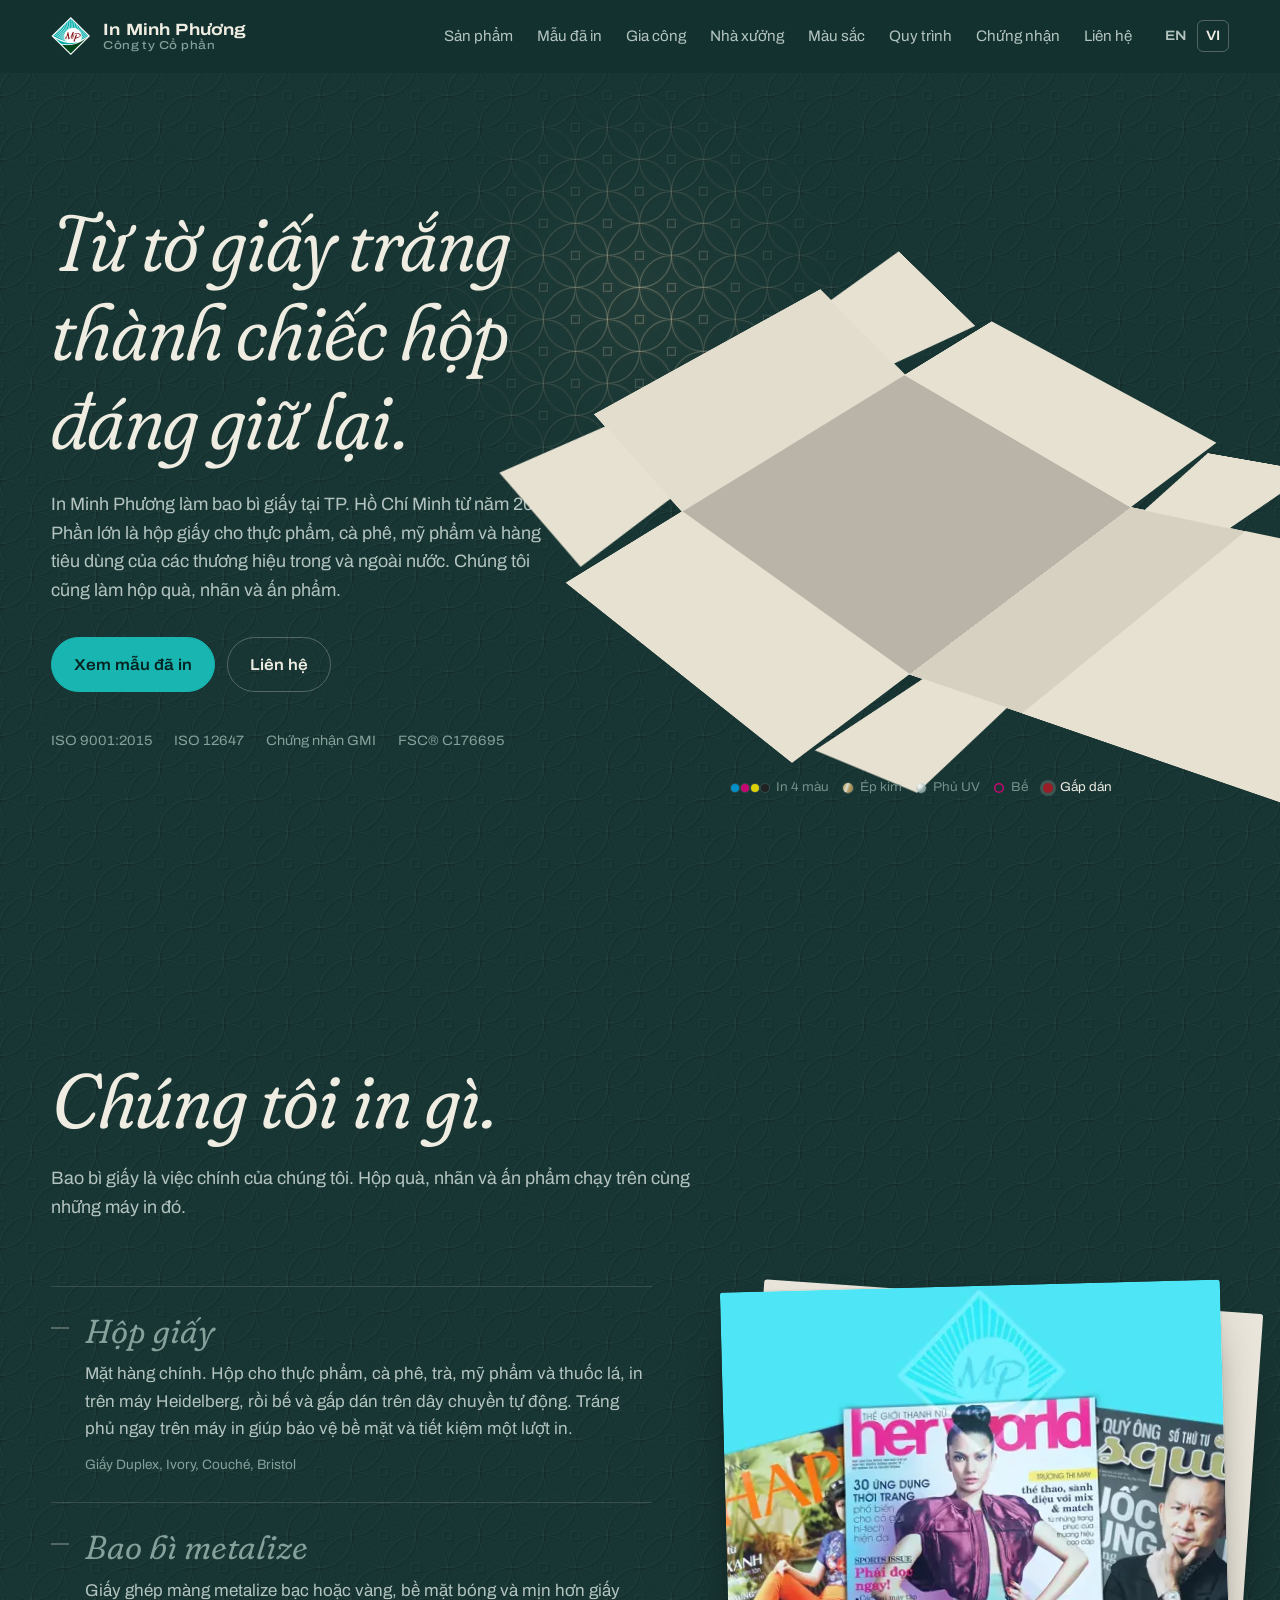
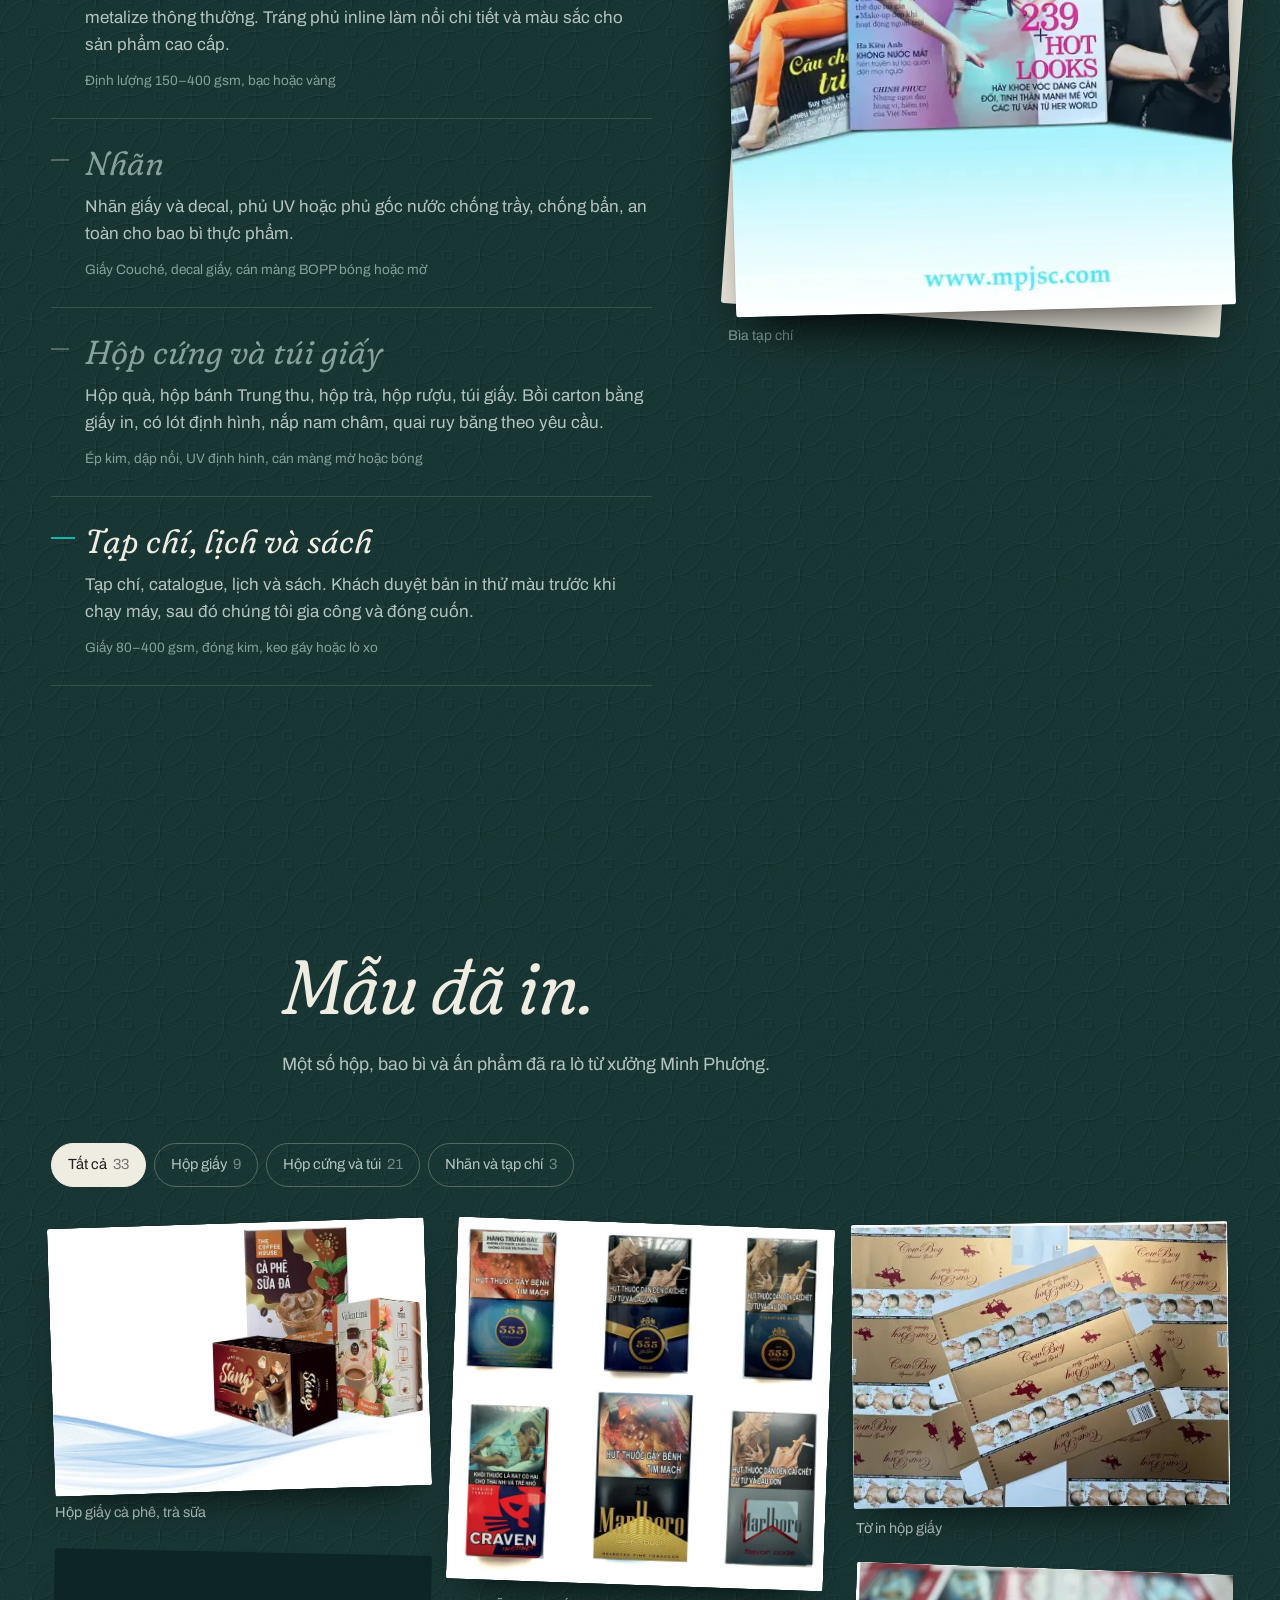
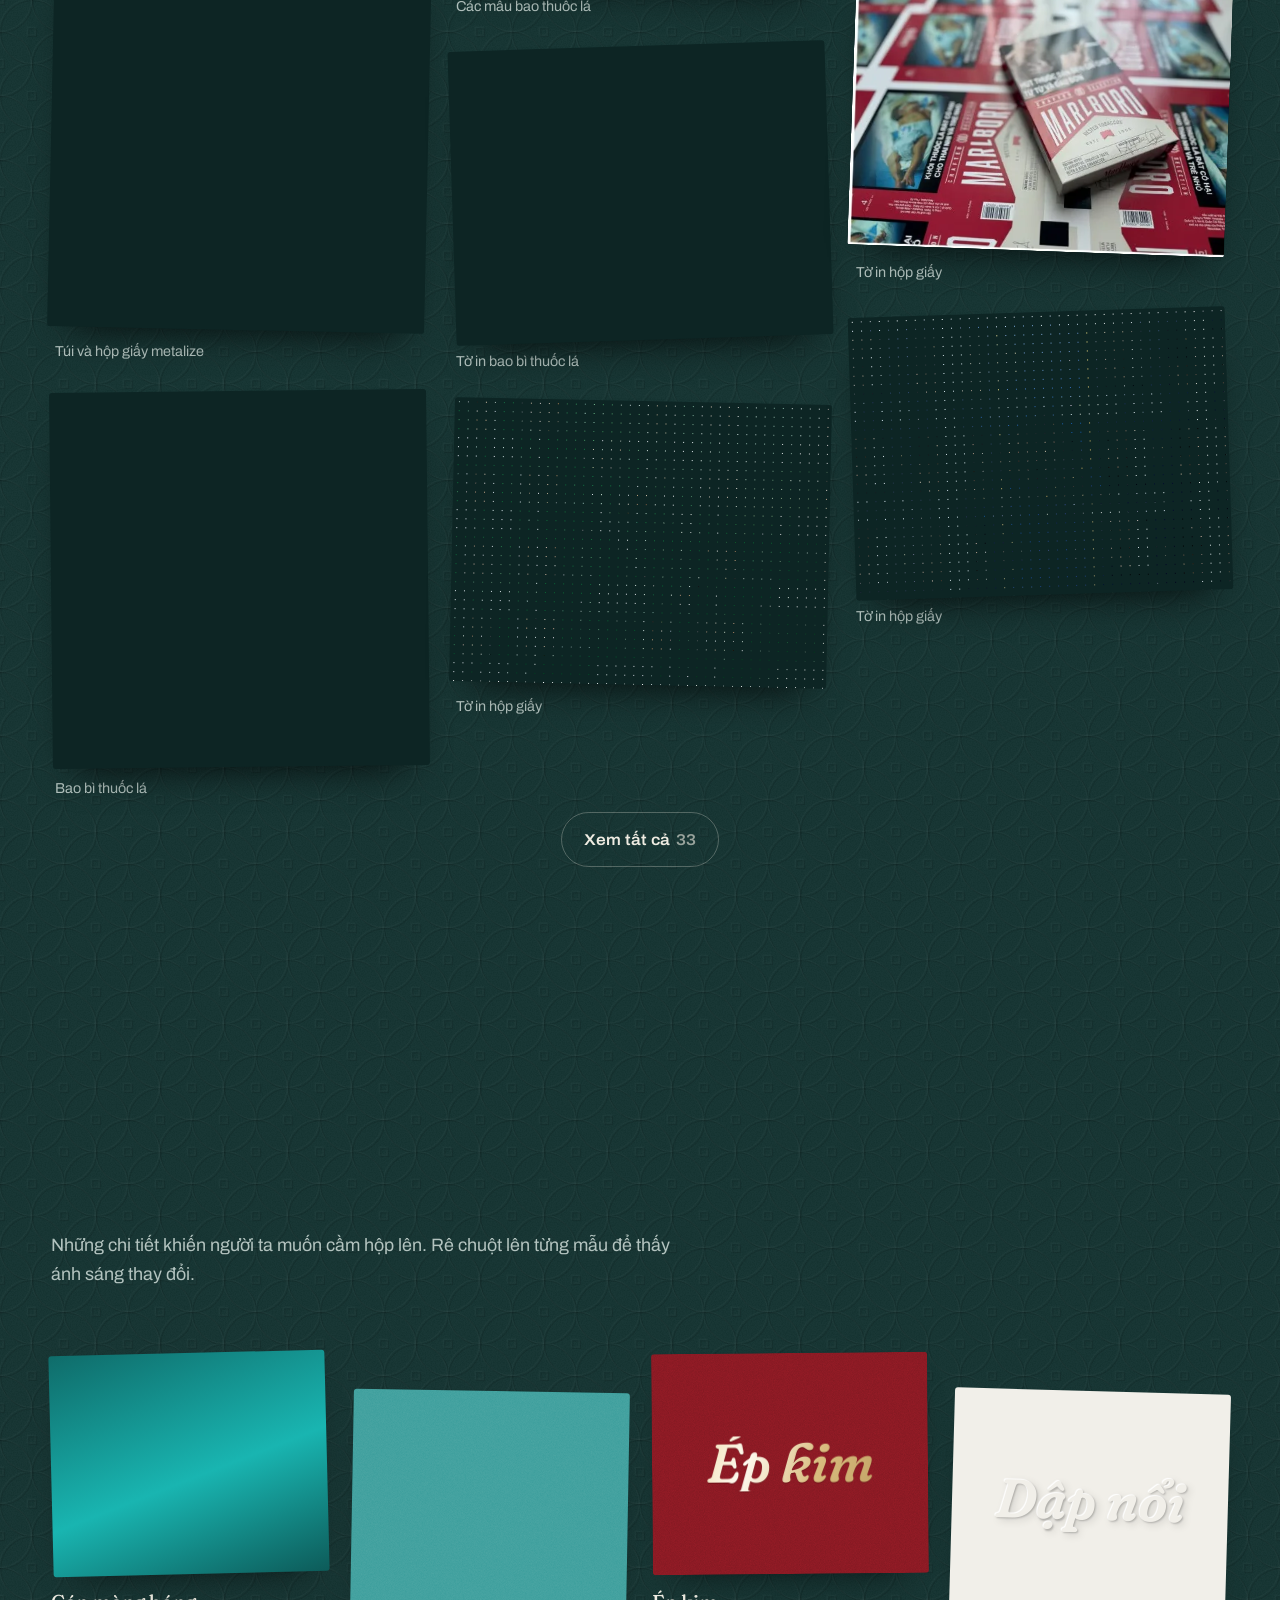
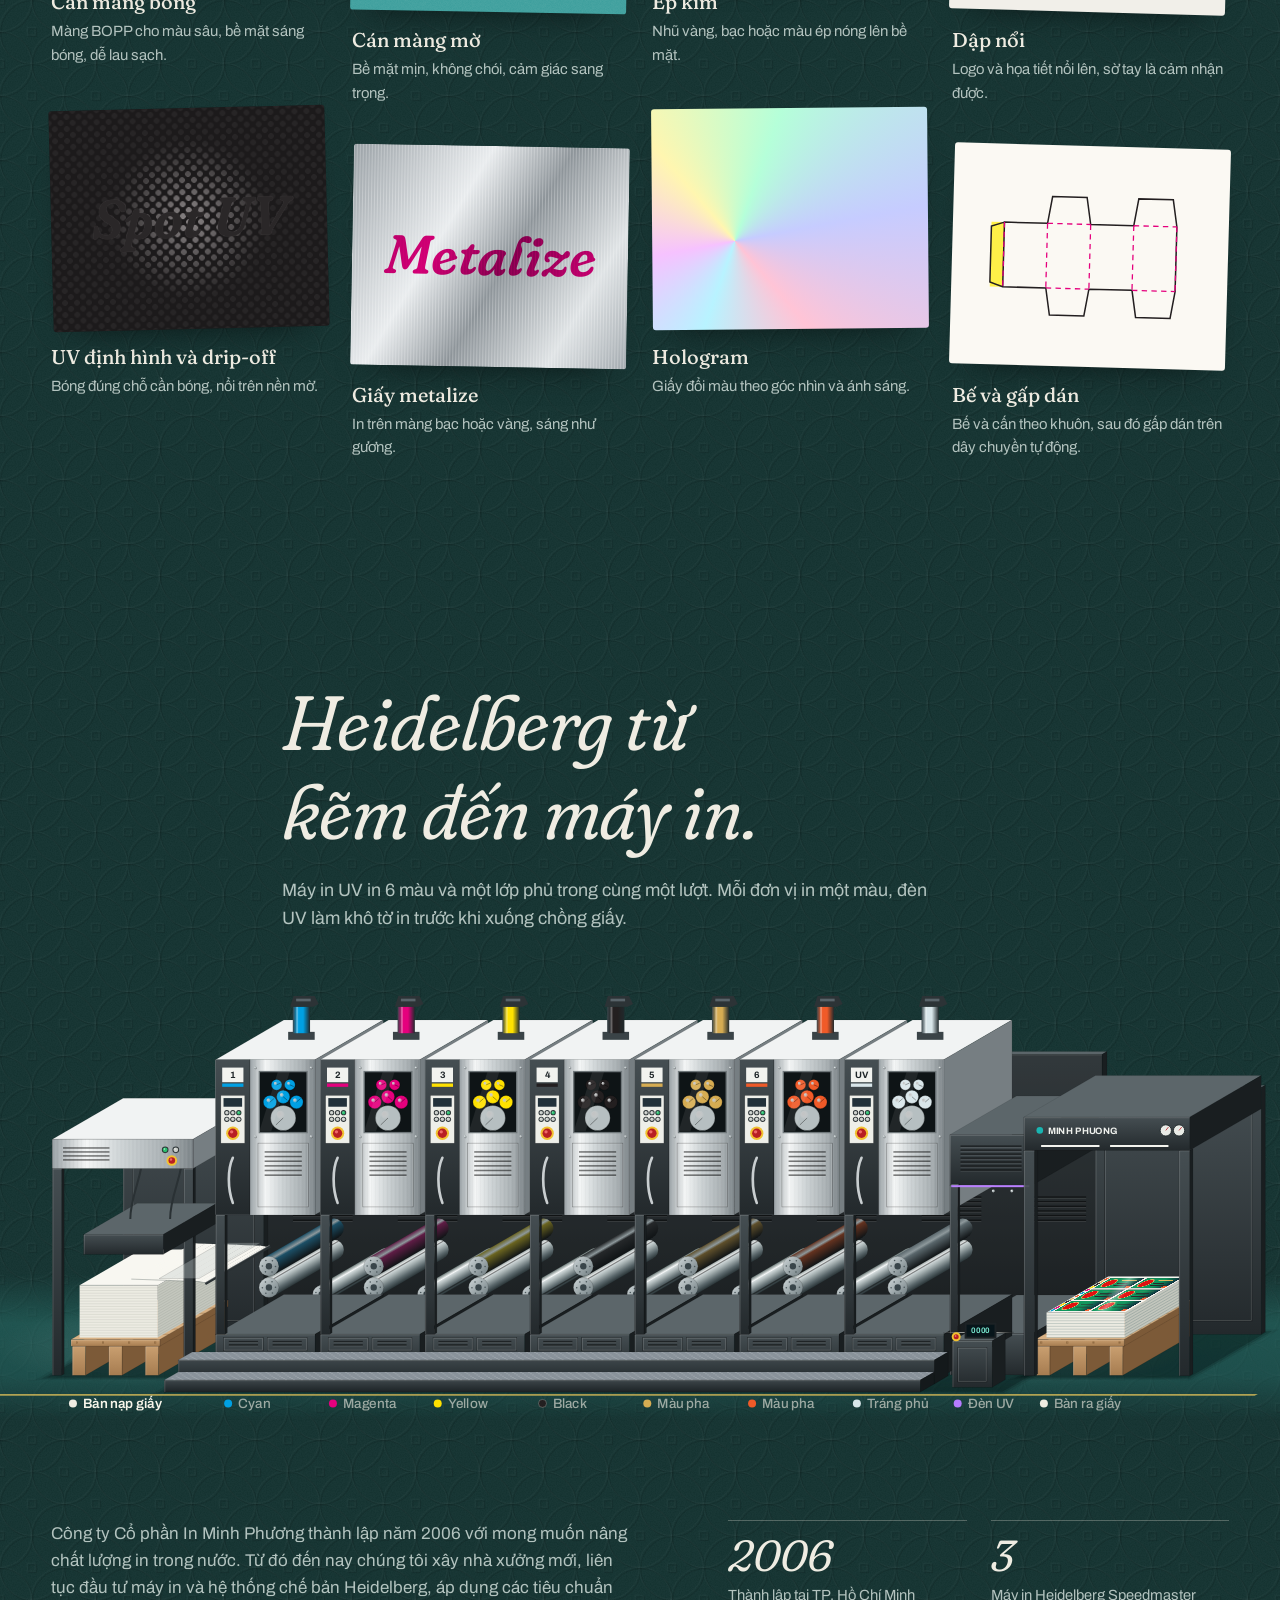
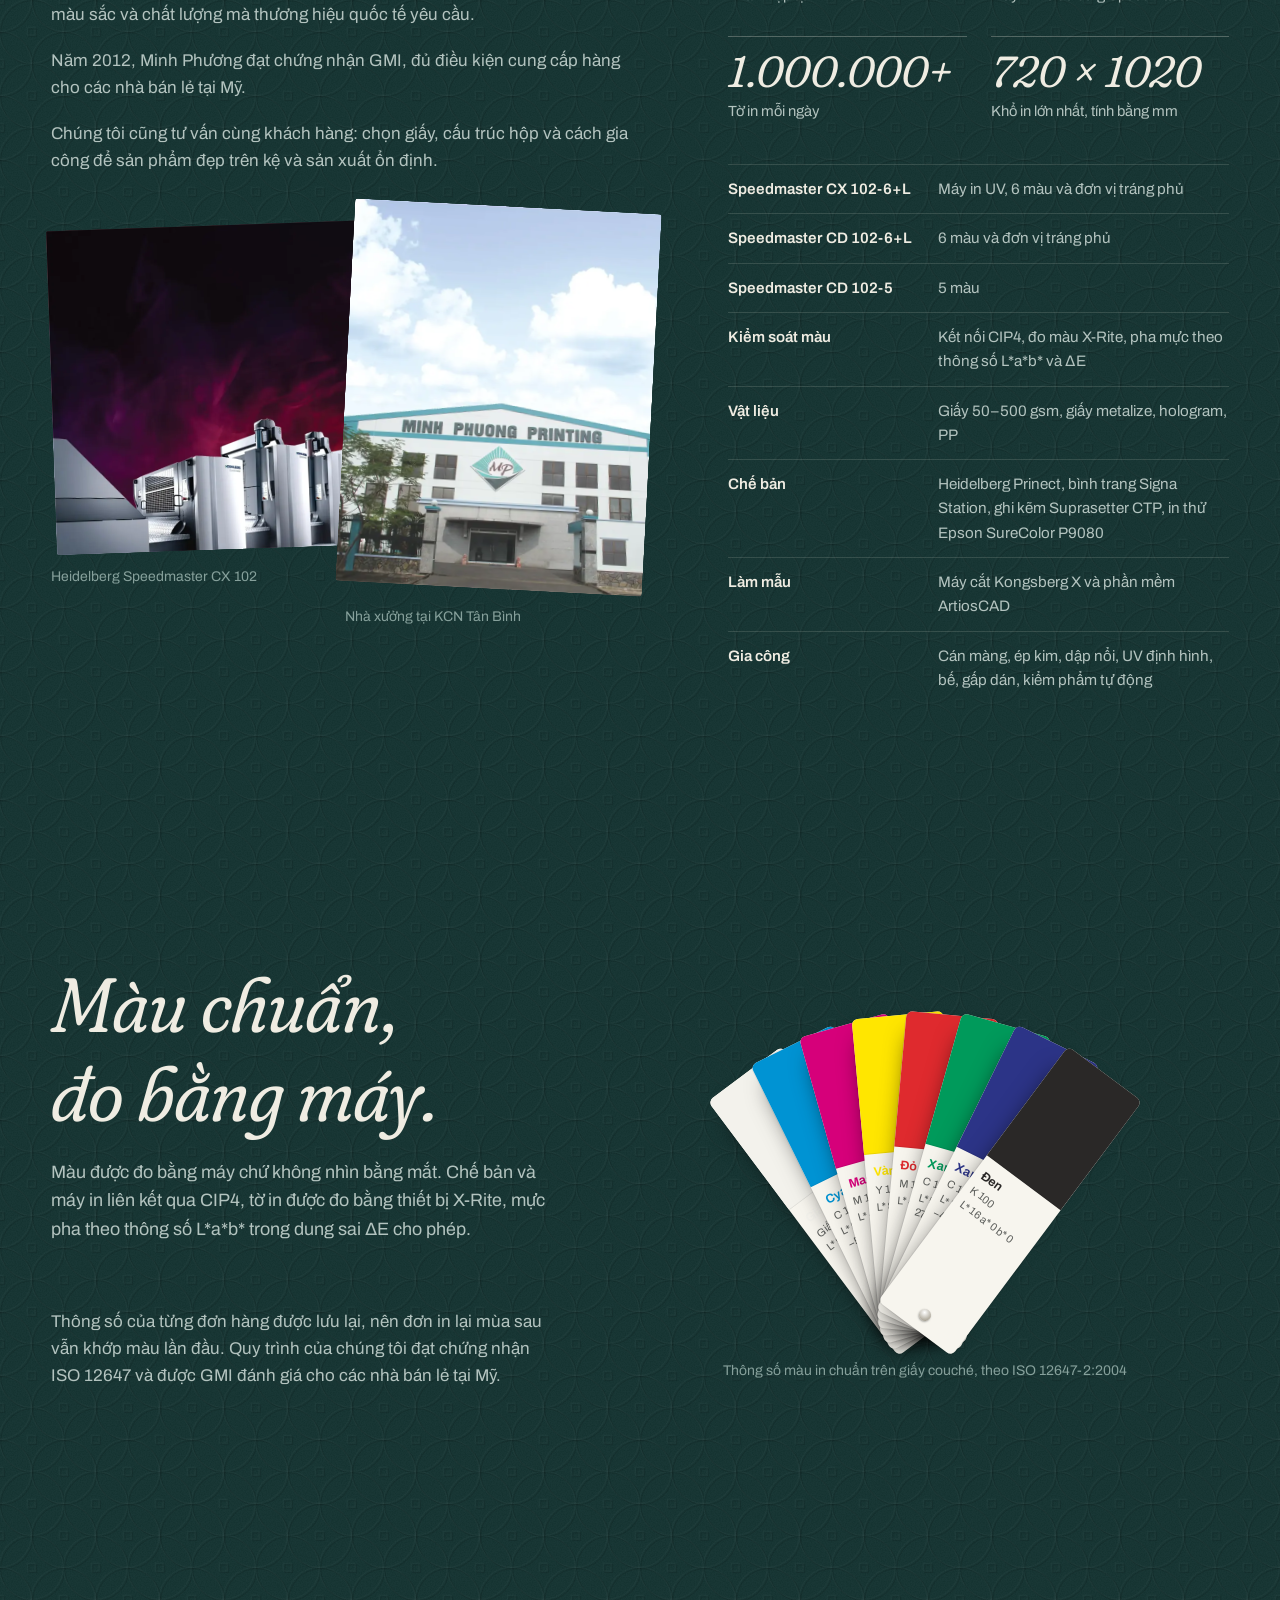
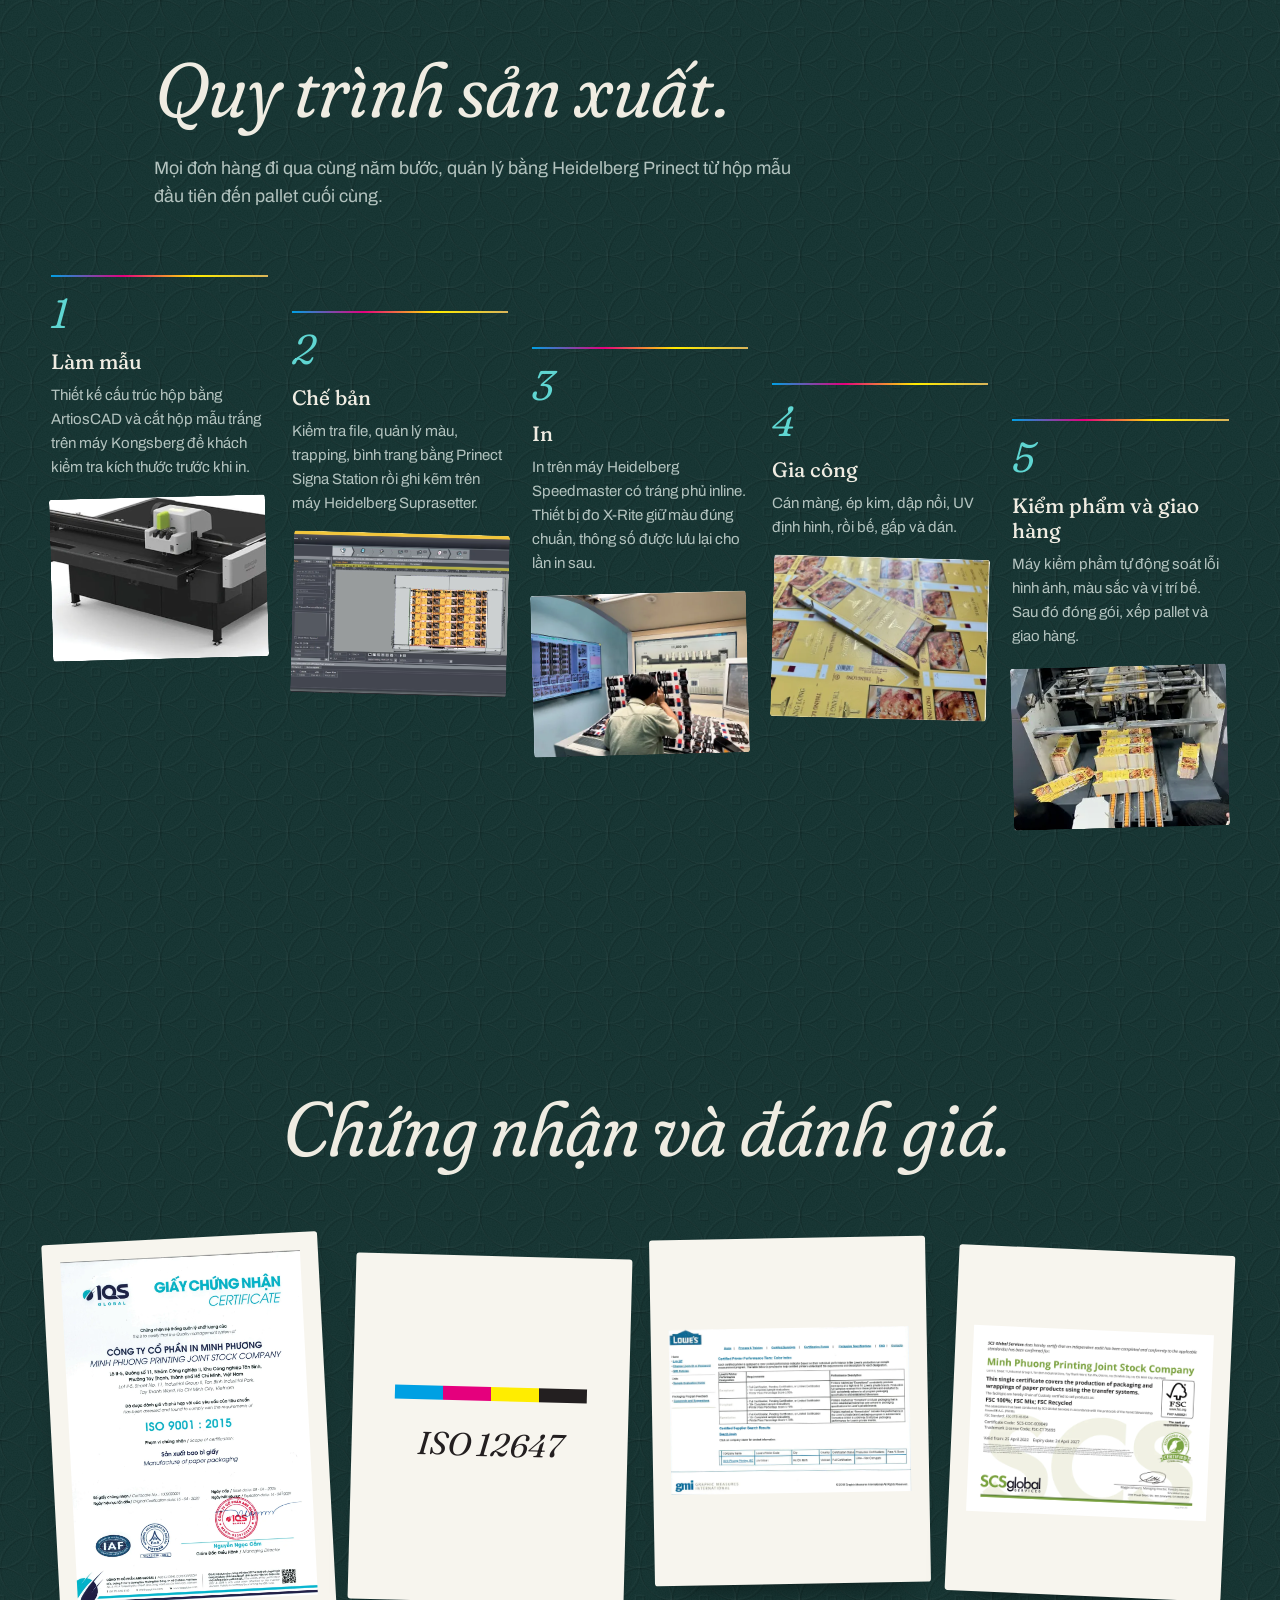
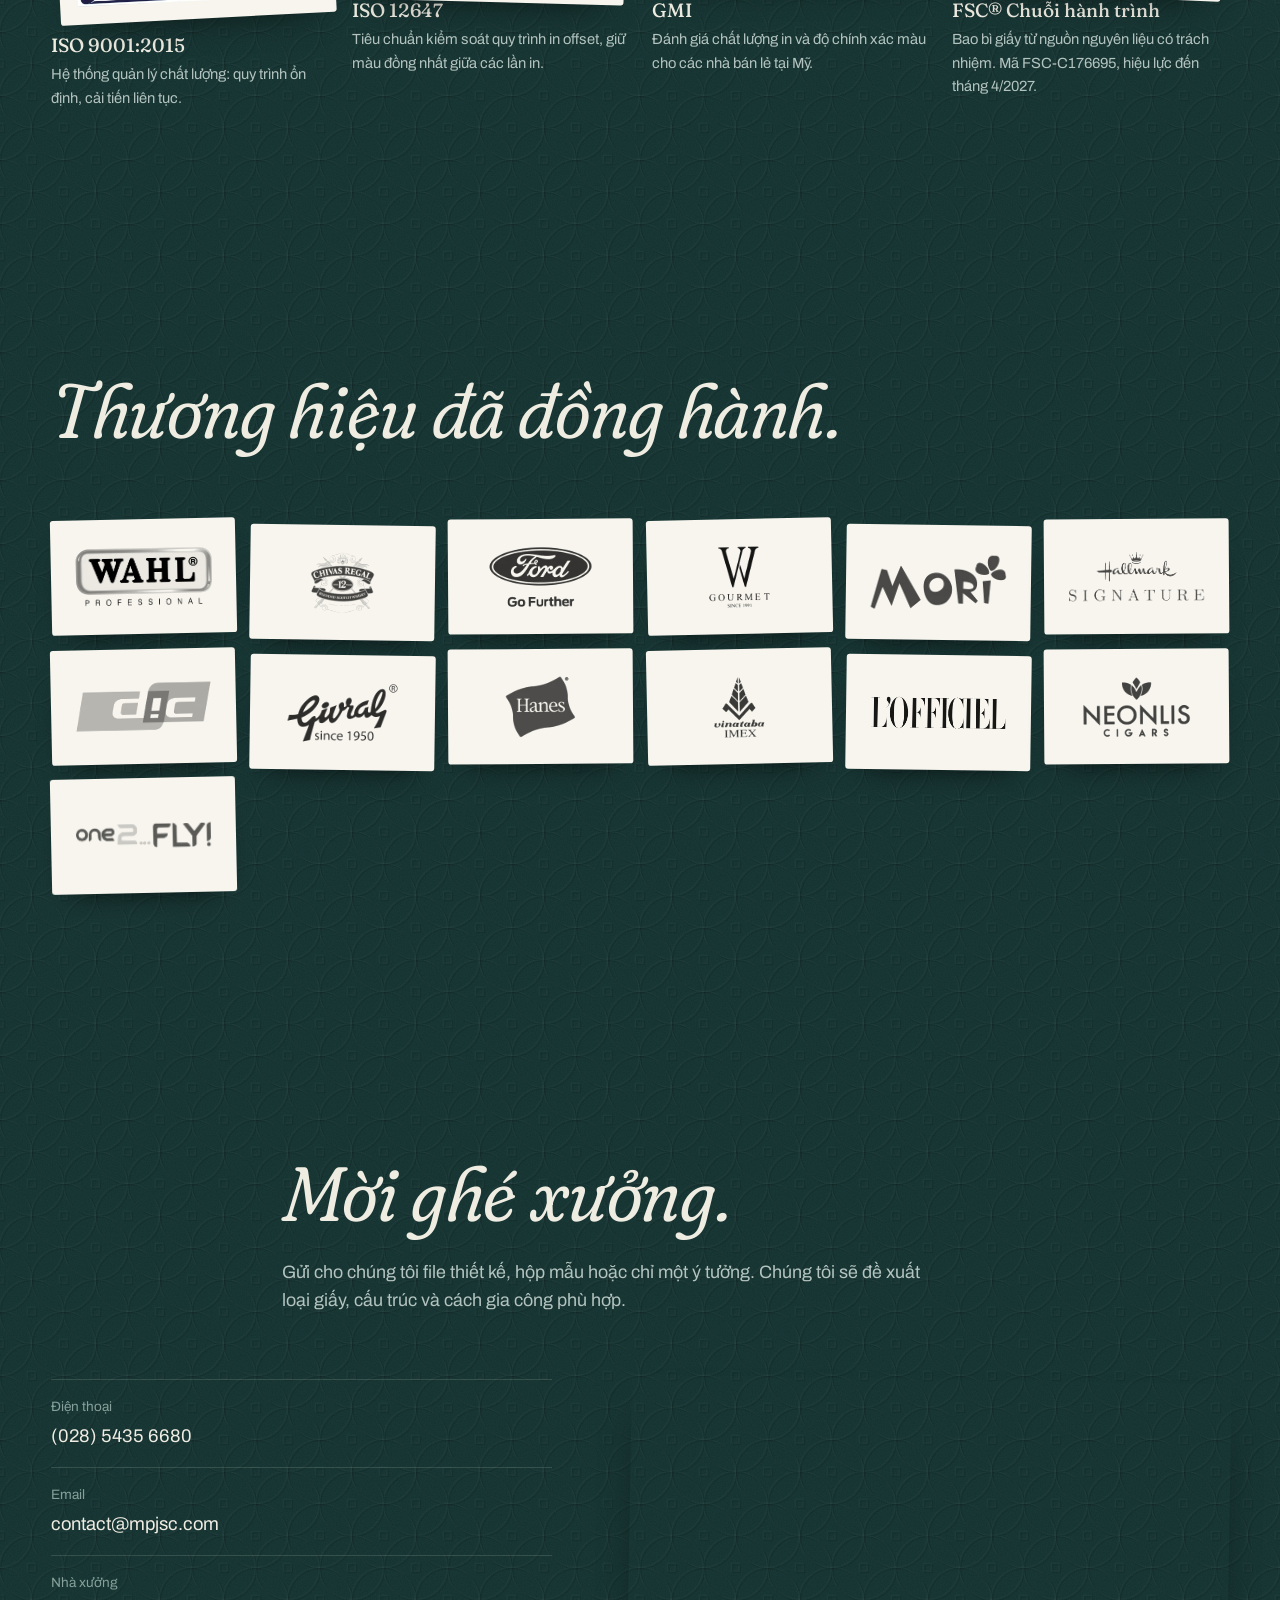
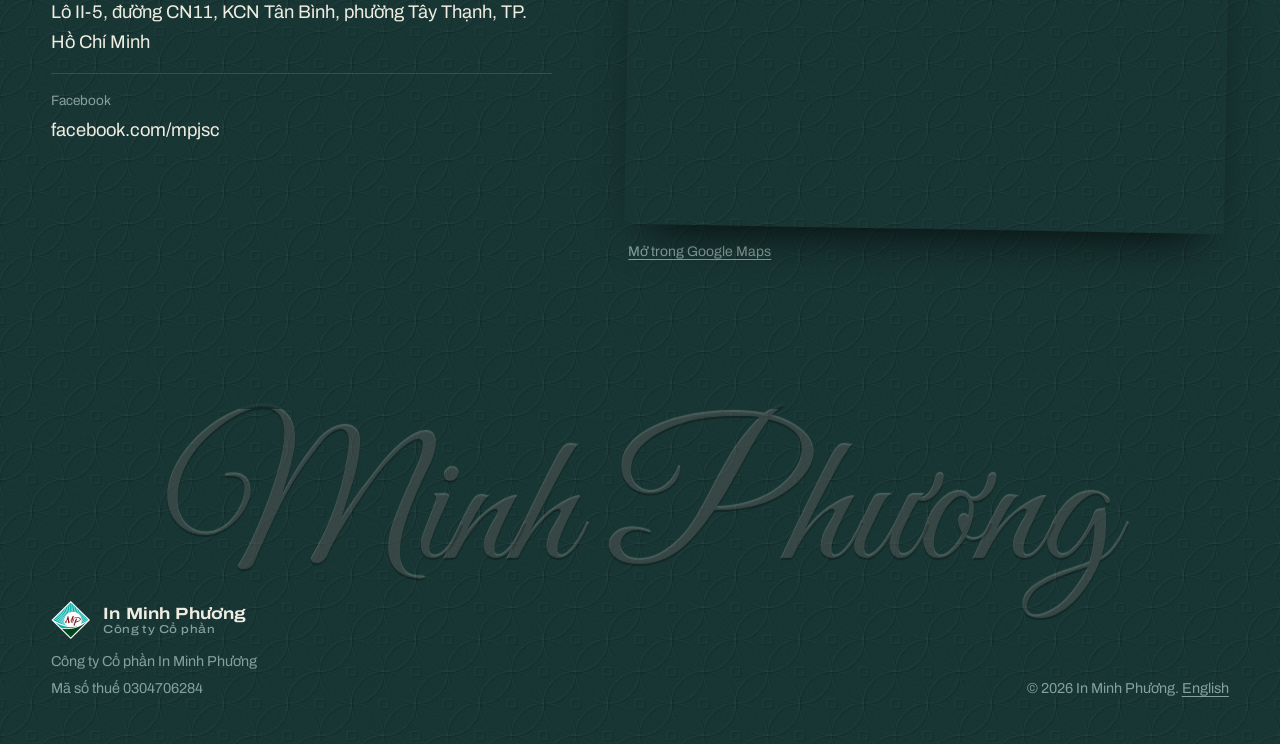
==== commit dda5cca6: "Thêm mô hình máy in 6 màu UV vào phần Nhà xưởng Tờ in đi qua bàn nạp, 6 đơn vị in, tráng phủ, đèn UV" ====
--- a/vi/index.html
+++ b/vi/index.html
@@ -24,7 +24,7 @@
   <!-- fonts load without holding up the first paint; text shows in a fallback face until they arrive -->
   <link rel="preload" as="style" href="https://fonts.googleapis.com/css2?family=Archivo:wdth,wght@75..125,400..700&family=Great+Vibes&family=Fraunces:ital,opsz,wght,SOFT,WONK@0,9..144,300..700,0..100,0..1;1,9..144,300..700,0..100,0..1&display=swap" onload="this.onload=null;this.rel='stylesheet'">
   <noscript><link rel="stylesheet" href="https://fonts.googleapis.com/css2?family=Archivo:wdth,wght@75..125,400..700&family=Great+Vibes&family=Fraunces:ital,opsz,wght,SOFT,WONK@0,9..144,300..700,0..100,0..1;1,9..144,300..700,0..100,0..1&display=swap"></noscript>
-  <link rel="stylesheet" href="../assets/css/site.css?v=27">
+  <link rel="stylesheet" href="../assets/css/site.css?v=28">
   <script type="application/ld+json">
   {
     "@context": "https://schema.org",
@@ -61,8 +61,8 @@
         <a href="#products">Sản phẩm</a>
         <a href="#work">Mẫu đã in</a>
         <a href="#finishes">Gia công</a>
+        <a href="#factory">Nhà xưởng</a>
         <a href="#colour">Màu sắc</a>
-        <a href="#factory">Nhà xưởng</a>
         <a href="#process">Quy trình</a>
         <a href="#certificates">Chứng nhận</a>
         <a href="#contact">Liên hệ</a>
@@ -229,6 +229,59 @@
       </div>
     </section>
 
+    <section class="section" id="factory">
+      <div class="wrap">
+        <div class="section-head">
+          <h2 class="h2">Heidelberg từ kẽm đến máy in.</h2>
+          <p class="lede">Máy in UV in 6 màu và một lớp phủ trong cùng một lượt. Mỗi đơn vị in một màu, đèn UV làm khô tờ in trước khi xuống chồng giấy.</p>
+        </div>
+      </div>
+      <figure class="pressline">
+        <canvas aria-hidden="true"></canvas>
+      </figure>
+      <div class="wrap pressline-bar">
+        <ol class="pl-steps" aria-label="Tờ in đi qua máy in"><li><i></i>Bàn nạp giấy</li><li><i></i>Cyan</li><li><i></i>Magenta</li><li><i></i>Yellow</li><li><i></i>Black</li><li><i></i>Màu pha</li><li><i></i>Màu pha</li><li><i></i>Tráng phủ</li><li><i></i>Đèn UV</li><li><i></i>Bàn ra giấy</li></ol>
+        <button class="pl-again" type="button">In lại</button>
+      </div>
+      <div class="wrap">
+        <div class="factory-grid">
+          <div class="factory-text">
+            <p>Công ty Cổ phần In Minh Phương thành lập năm 2006 với mong muốn nâng chất lượng in trong nước. Từ đó đến nay chúng tôi xây nhà xưởng mới, liên tục đầu tư máy in và hệ thống chế bản Heidelberg, áp dụng các tiêu chuẩn màu sắc và chất lượng mà thương hiệu quốc tế yêu cầu.</p>
+            <p>Năm 2012, Minh Phương đạt chứng nhận GMI, đủ điều kiện cung cấp hàng cho các nhà bán lẻ tại Mỹ.</p>
+            <p>Chúng tôi cũng tư vấn cùng khách hàng: chọn giấy, cấu trúc hộp và cách gia công để sản phẩm đẹp trên kệ và sản xuất ổn định.</p>
+            <div class="photo-pair">
+              <figure>
+                <img class="screen" src="../assets/img/hero-press-800.webp" width="800" height="800" loading="lazy" alt="Máy in offset Heidelberg Speedmaster">
+                <figcaption class="small">Heidelberg Speedmaster CX 102</figcaption>
+              </figure>
+              <figure>
+                <img class="screen" src="../assets/img/factory/building-800.webp" width="800" height="800" loading="lazy" alt="Nhà xưởng In Minh Phương tại KCN Tân Bình">
+                <figcaption class="small">Nhà xưởng tại KCN Tân Bình</figcaption>
+              </figure>
+            </div>
+          </div>
+          <div>
+            <dl class="figures">
+              <div><dt>2006</dt><dd>Thành lập tại TP. Hồ Chí Minh</dd></div>
+              <div><dt>3</dt><dd>Máy in Heidelberg Speedmaster</dd></div>
+              <div><dt data-count="1000000" data-suffix="+">1.000.000+</dt><dd>Tờ in mỗi ngày</dd></div>
+              <div><dt>720 × 1020</dt><dd>Khổ in lớn nhất, tính bằng mm</dd></div>
+            </dl>
+            <dl class="spec">
+              <div><dt>Speedmaster CX 102-6+L</dt><dd>Máy in UV, 6 màu và đơn vị tráng phủ</dd></div>
+              <div><dt>Speedmaster CD 102-6+L</dt><dd>6 màu và đơn vị tráng phủ</dd></div>
+              <div><dt>Speedmaster CD 102-5</dt><dd>5 màu</dd></div>
+              <div><dt>Kiểm soát màu</dt><dd>Kết nối CIP4, đo màu X-Rite, pha mực theo thông số L*a*b* và ΔE</dd></div>
+              <div><dt>Vật liệu</dt><dd>Giấy 50–500 gsm, giấy metalize, hologram, PP</dd></div>
+              <div><dt>Chế bản</dt><dd>Heidelberg Prinect, bình trang Signa Station, ghi kẽm Suprasetter CTP, in thử Epson SureColor P9080</dd></div>
+              <div><dt>Làm mẫu</dt><dd>Máy cắt Kongsberg X và phần mềm ArtiosCAD</dd></div>
+              <div><dt>Gia công</dt><dd>Cán màng, ép kim, dập nổi, UV định hình, bế, gấp dán, kiểm phẩm tự động</dd></div>
+            </dl>
+          </div>
+        </div>
+      </div>
+    </section>
+
     <section class="section" id="colour">
       <!-- the ink you point at on the fan washes out across the section; two layers so one colour can fade as the next spreads.
            Each layer keeps its own gradient: currentColor in a gradient follows the svg the gradient lives in. -->
@@ -263,49 +316,6 @@
           </ol>
           <figcaption class="small">Thông số màu in chuẩn trên giấy couché, theo ISO 12647-2:2004</figcaption>
         </figure>
-      </div>
-    </section>
-
-    <section class="section" id="factory">
-      <div class="wrap">
-        <div class="section-head">
-          <h2 class="h2">Heidelberg từ kẽm đến máy in.</h2>
-        </div>
-        <div class="factory-grid">
-          <div class="factory-text">
-            <p>Công ty Cổ phần In Minh Phương thành lập năm 2006 với mong muốn nâng chất lượng in trong nước. Từ đó đến nay chúng tôi xây nhà xưởng mới, liên tục đầu tư máy in và hệ thống chế bản Heidelberg, áp dụng các tiêu chuẩn màu sắc và chất lượng mà thương hiệu quốc tế yêu cầu.</p>
-            <p>Năm 2012, Minh Phương đạt chứng nhận GMI, đủ điều kiện cung cấp hàng cho các nhà bán lẻ tại Mỹ.</p>
-            <p>Chúng tôi cũng tư vấn cùng khách hàng: chọn giấy, cấu trúc hộp và cách gia công để sản phẩm đẹp trên kệ và sản xuất ổn định.</p>
-            <div class="photo-pair">
-              <figure>
-                <img class="screen" src="../assets/img/hero-press-800.webp" width="800" height="800" loading="lazy" alt="Máy in offset Heidelberg Speedmaster">
-                <figcaption class="small">Heidelberg Speedmaster CX 102</figcaption>
-              </figure>
-              <figure>
-                <img class="screen" src="../assets/img/factory/building-800.webp" width="800" height="800" loading="lazy" alt="Nhà xưởng In Minh Phương tại KCN Tân Bình">
-                <figcaption class="small">Nhà xưởng tại KCN Tân Bình</figcaption>
-              </figure>
-            </div>
-          </div>
-          <div>
-            <dl class="figures">
-              <div><dt>2006</dt><dd>Thành lập tại TP. Hồ Chí Minh</dd></div>
-              <div><dt>3</dt><dd>Máy in Heidelberg Speedmaster</dd></div>
-              <div><dt data-count="1000000" data-suffix="+">1.000.000+</dt><dd>Tờ in mỗi ngày</dd></div>
-              <div><dt>720 × 1020</dt><dd>Khổ in lớn nhất, tính bằng mm</dd></div>
-            </dl>
-            <dl class="spec">
-              <div><dt>Speedmaster CX 102-6+L</dt><dd>Máy in UV, 6 màu và đơn vị tráng phủ</dd></div>
-              <div><dt>Speedmaster CD 102-6+L</dt><dd>6 màu và đơn vị tráng phủ</dd></div>
-              <div><dt>Speedmaster CD 102-5</dt><dd>5 màu</dd></div>
-              <div><dt>Kiểm soát màu</dt><dd>Kết nối CIP4, đo màu X-Rite, pha mực theo thông số L*a*b* và ΔE</dd></div>
-              <div><dt>Vật liệu</dt><dd>Giấy 50–500 gsm, giấy metalize, hologram, PP</dd></div>
-              <div><dt>Chế bản</dt><dd>Heidelberg Prinect, bình trang Signa Station, ghi kẽm Suprasetter CTP, in thử Epson SureColor P9080</dd></div>
-              <div><dt>Làm mẫu</dt><dd>Máy cắt Kongsberg X và phần mềm ArtiosCAD</dd></div>
-              <div><dt>Gia công</dt><dd>Cán màng, ép kim, dập nổi, UV định hình, bế, gấp dán, kiểm phẩm tự động</dd></div>
-            </dl>
-          </div>
-        </div>
       </div>
     </section>
 
@@ -469,8 +479,9 @@
     </figure>
   </dialog>
 
-  <script src="../assets/js/press.js?v=27" defer></script>
-  <script src="../assets/js/main.js?v=27" defer></script>
-  <script src="../assets/js/effects.js?v=27" defer></script>
+  <script src="../assets/js/press.js?v=28" defer></script>
+  <script src="../assets/js/pressline.js?v=28" defer></script>
+  <script src="../assets/js/main.js?v=28" defer></script>
+  <script src="../assets/js/effects.js?v=28" defer></script>
 </body>
 </html>
--- a/assets/css/site.css
+++ b/assets/css/site.css
@@ -2108,3 +2108,125 @@
 }
 
 
+
+
+/* ---------- factory: the press across the whole page ---------- */
+
+#factory .section-head {
+  margin-bottom: 8px;
+}
+
+.pressline {
+  position: relative;
+  width: 100%;
+  max-width: 2100px;
+  margin: 0 auto;
+  aspect-ratio: 1930 / 722;
+}
+
+.pressline canvas {
+  display: block;
+  width: 100%;
+  height: 100%;
+}
+
+.pressline-bar {
+  display: flex;
+  flex-wrap: wrap;
+  align-items: center;
+  justify-content: flex-end;
+  gap: 12px;
+  margin-bottom: clamp(36px, 5vw, 64px);
+  position: relative;
+  z-index: 1;
+}
+
+.pl-again {
+  padding: 6px 14px;
+  border: 1px solid var(--line-2);
+  border-radius: 999px;
+  background: none;
+  font-size: 0.85rem;
+  color: var(--paper-dim);
+  cursor: pointer;
+  visibility: hidden;
+}
+
+.pl-again:hover {
+  color: var(--paper);
+  border-color: var(--paper);
+}
+
+#factory:has(.pressline.is-done) .pl-again {
+  visibility: visible;
+}
+
+/* on a wide screen each stage is named under its unit, inside the drawing */
+.pl-steps {
+  display: none;
+  flex-wrap: wrap;
+  gap: 6px 14px;
+  margin: 0;
+  padding: 0;
+  list-style: none;
+  font-size: 0.8rem;
+  width: 100%;
+}
+
+.pl-steps li {
+  display: flex;
+  align-items: center;
+  gap: 7px;
+  color: var(--paper-mute);
+  opacity: 0.55;
+  transition: opacity 0.3s, color 0.3s;
+}
+
+.pl-steps li[data-state="on"] {
+  opacity: 1;
+  color: var(--paper);
+}
+
+.pl-steps li[data-state="done"] {
+  opacity: 0.85;
+}
+
+.pl-steps i {
+  width: 10px;
+  height: 10px;
+  border-radius: 50%;
+  background: var(--paper-mute);
+  box-shadow: 0 0 0 1px var(--line);
+}
+
+.pl-steps li:nth-child(2) i { background: var(--c); }
+.pl-steps li:nth-child(3) i { background: var(--m); }
+.pl-steps li:nth-child(4) i { background: var(--y); }
+.pl-steps li:nth-child(5) i { background: var(--k); }
+.pl-steps li:nth-child(6) i { background: #d6ac52; }
+.pl-steps li:nth-child(7) i { background: #f05a28; }
+.pl-steps li:nth-child(9) i { background: #b67bff; }
+
+@media (max-width: 1099px) {
+  .pressline {
+    aspect-ratio: auto;
+    height: clamp(290px, 62vw, 520px);
+    touch-action: pan-y;
+    cursor: grab;
+  }
+
+  .pl-steps {
+    display: flex;
+  }
+
+  .pressline-bar {
+    justify-content: flex-start;
+  }
+}
+
+@media (min-width: 2100px) {
+  .pressline {
+    -webkit-mask-image: linear-gradient(90deg, transparent, #000 5%, #000 95%, transparent);
+    mask-image: linear-gradient(90deg, transparent, #000 5%, #000 95%, transparent);
+  }
+}
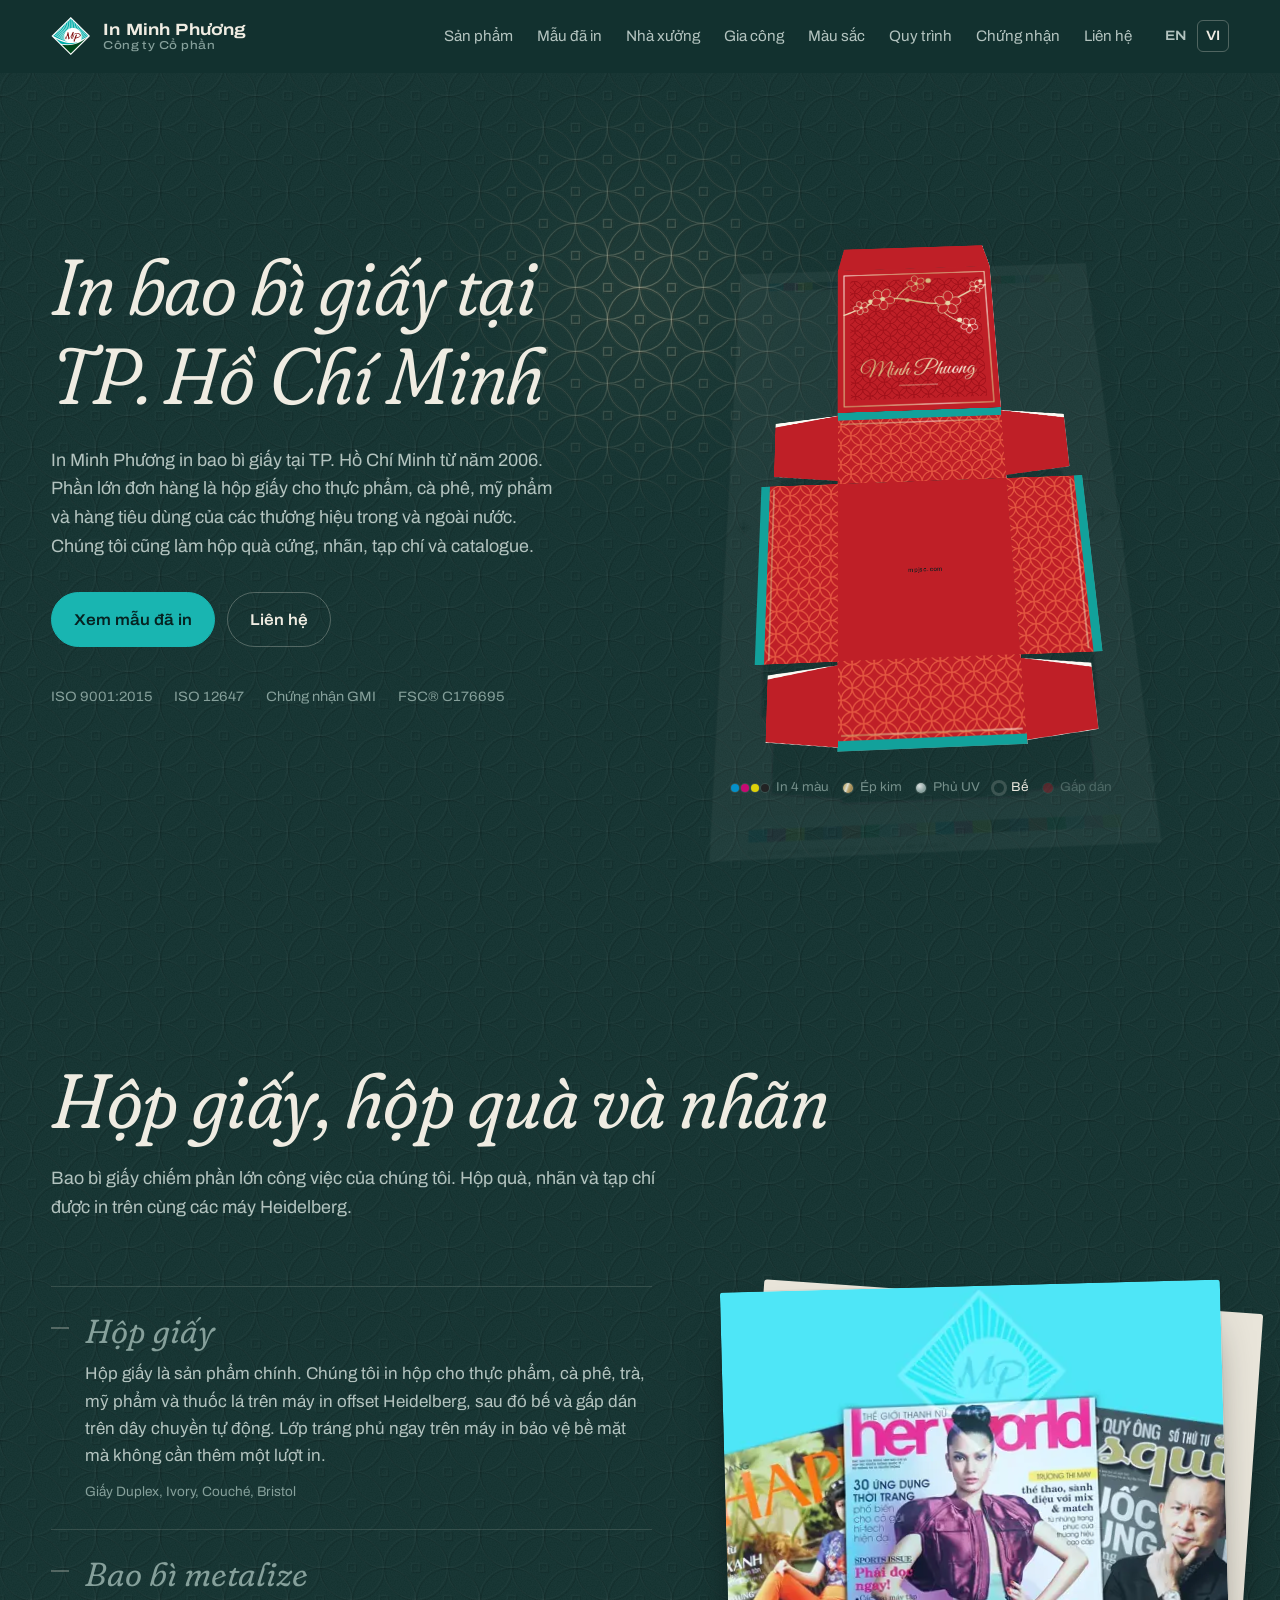
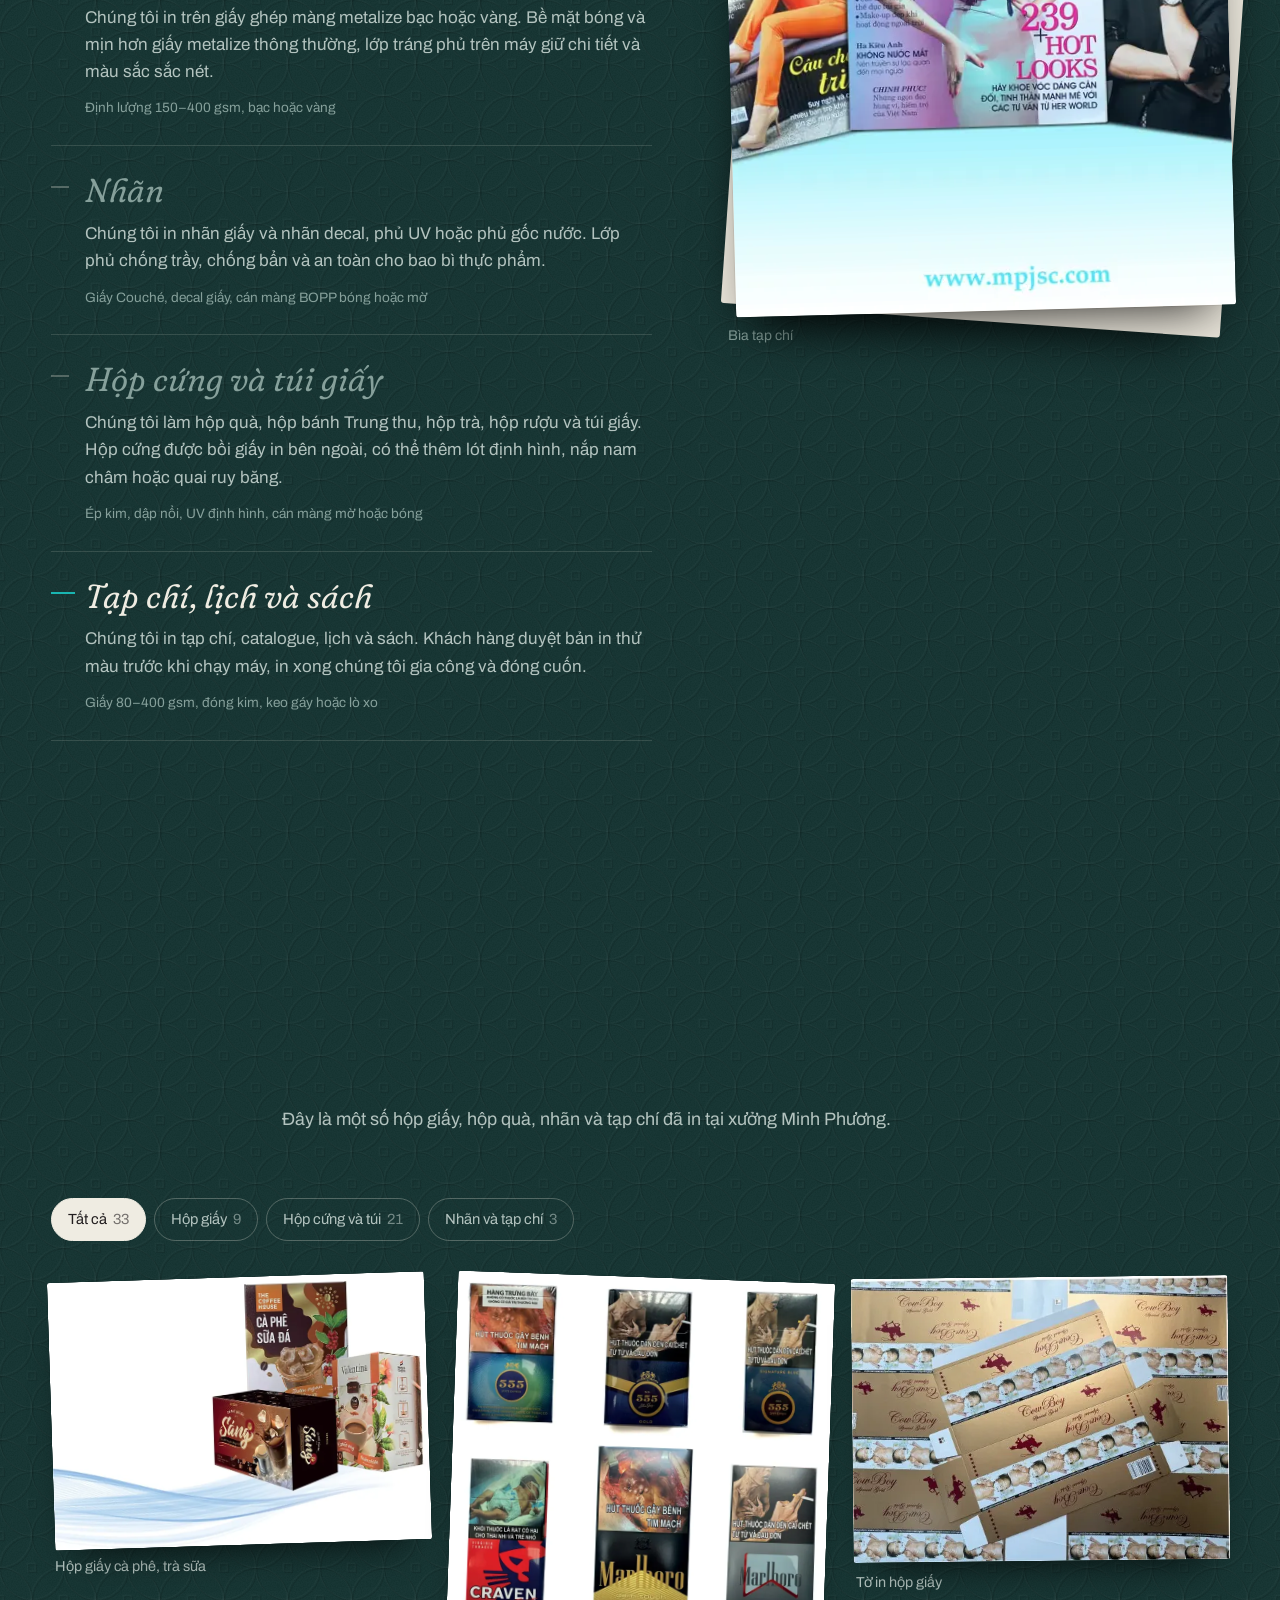
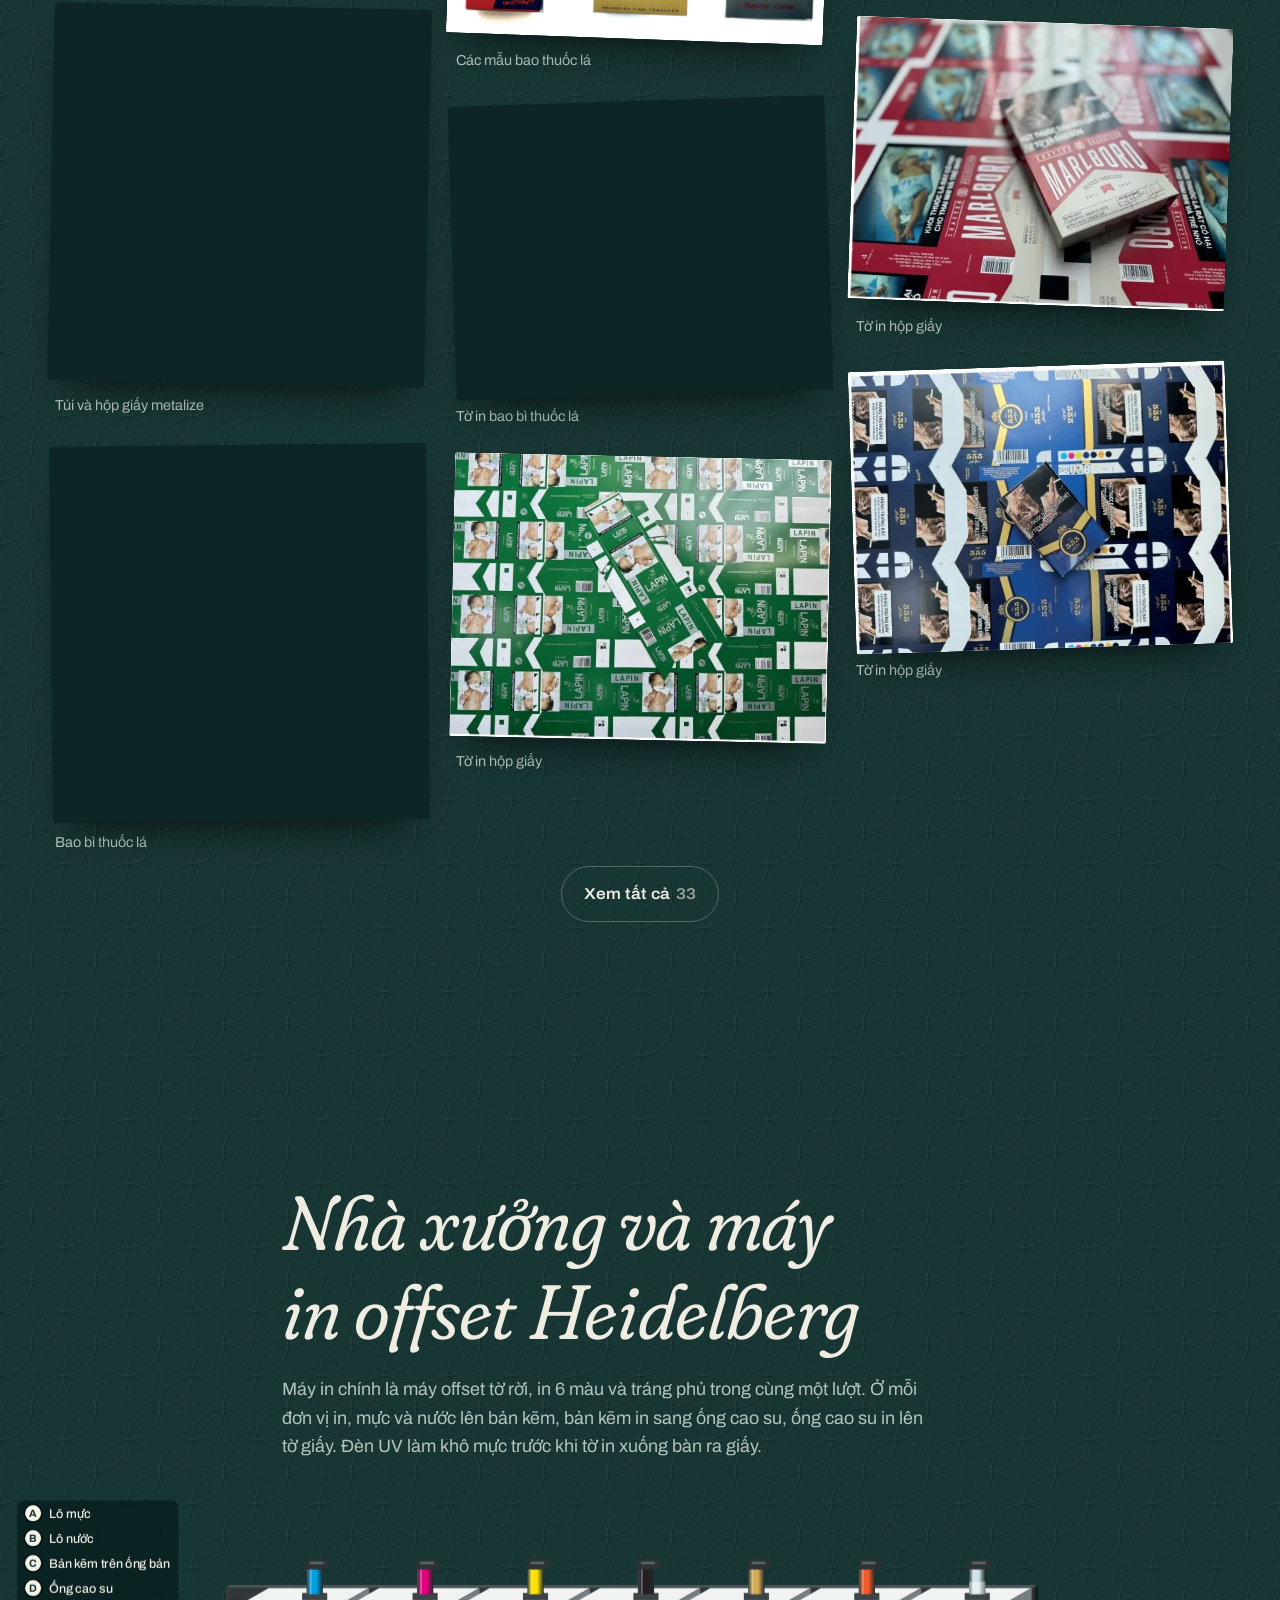
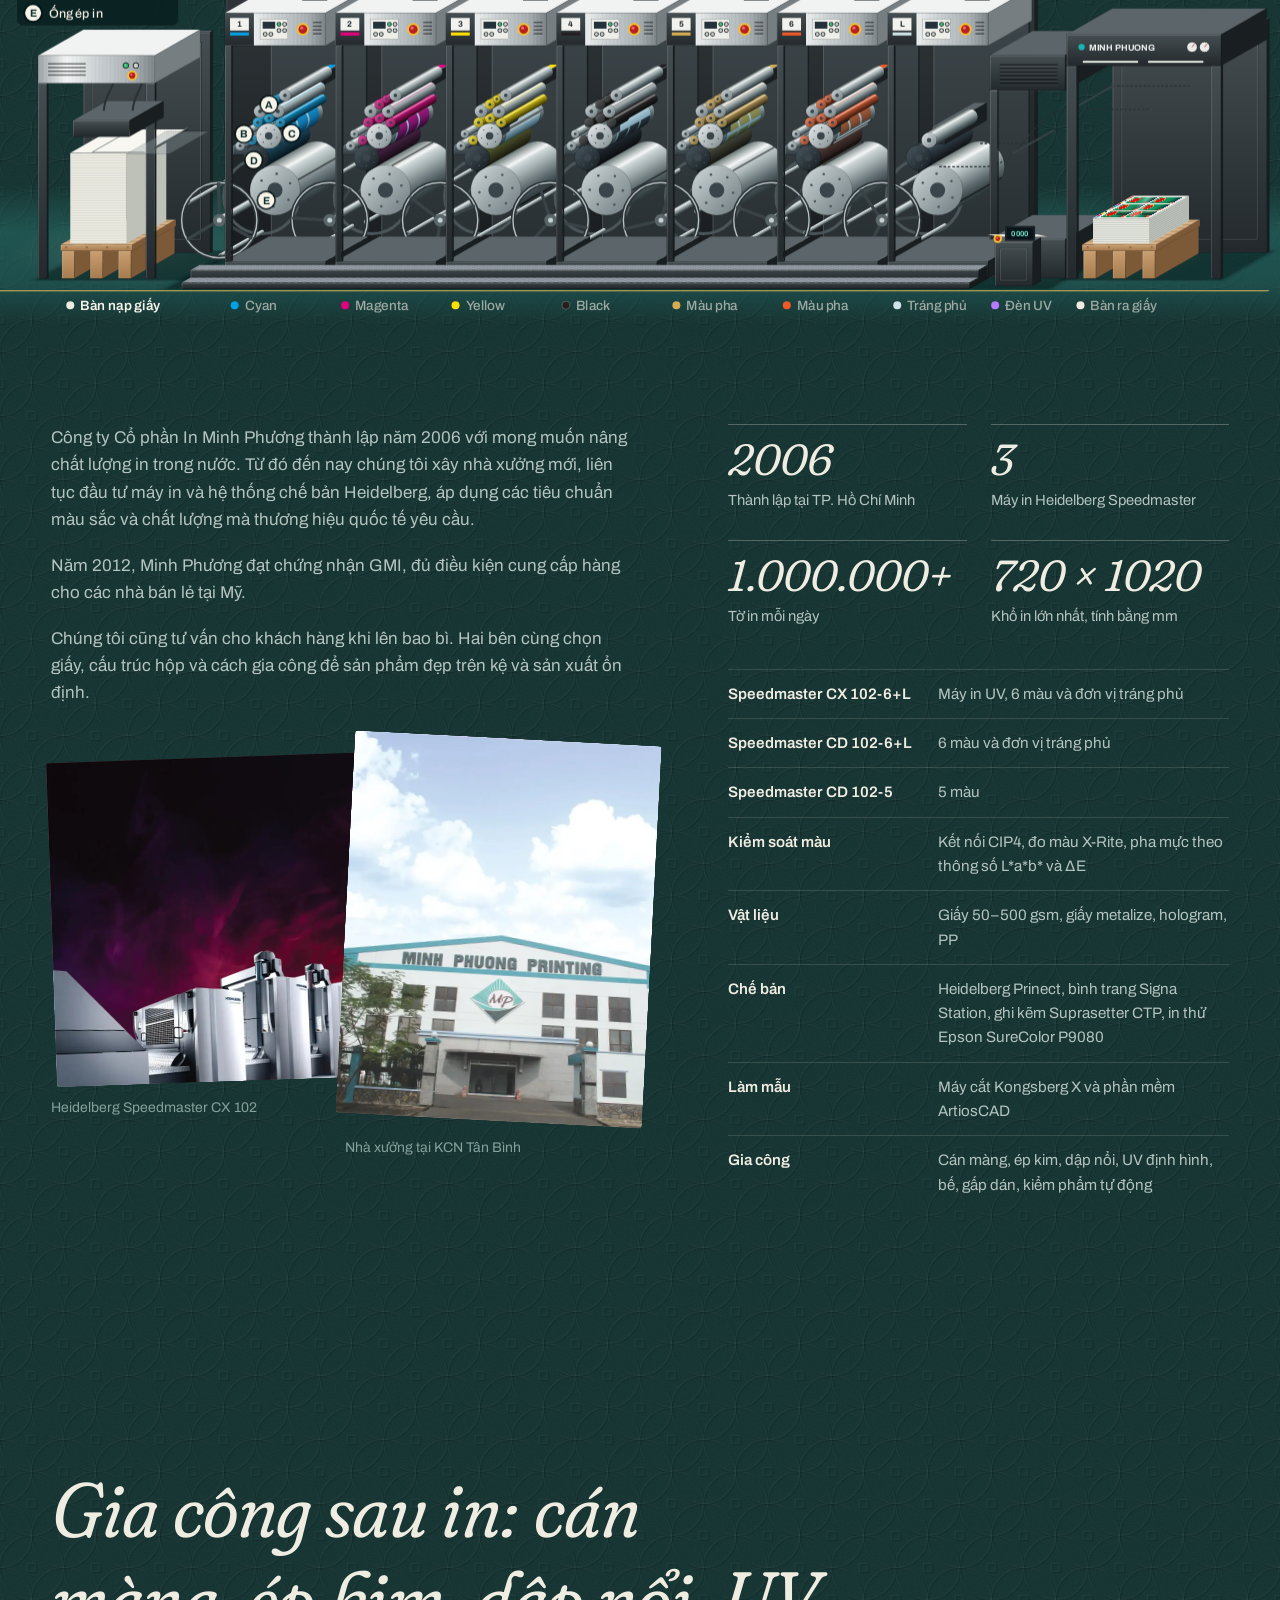
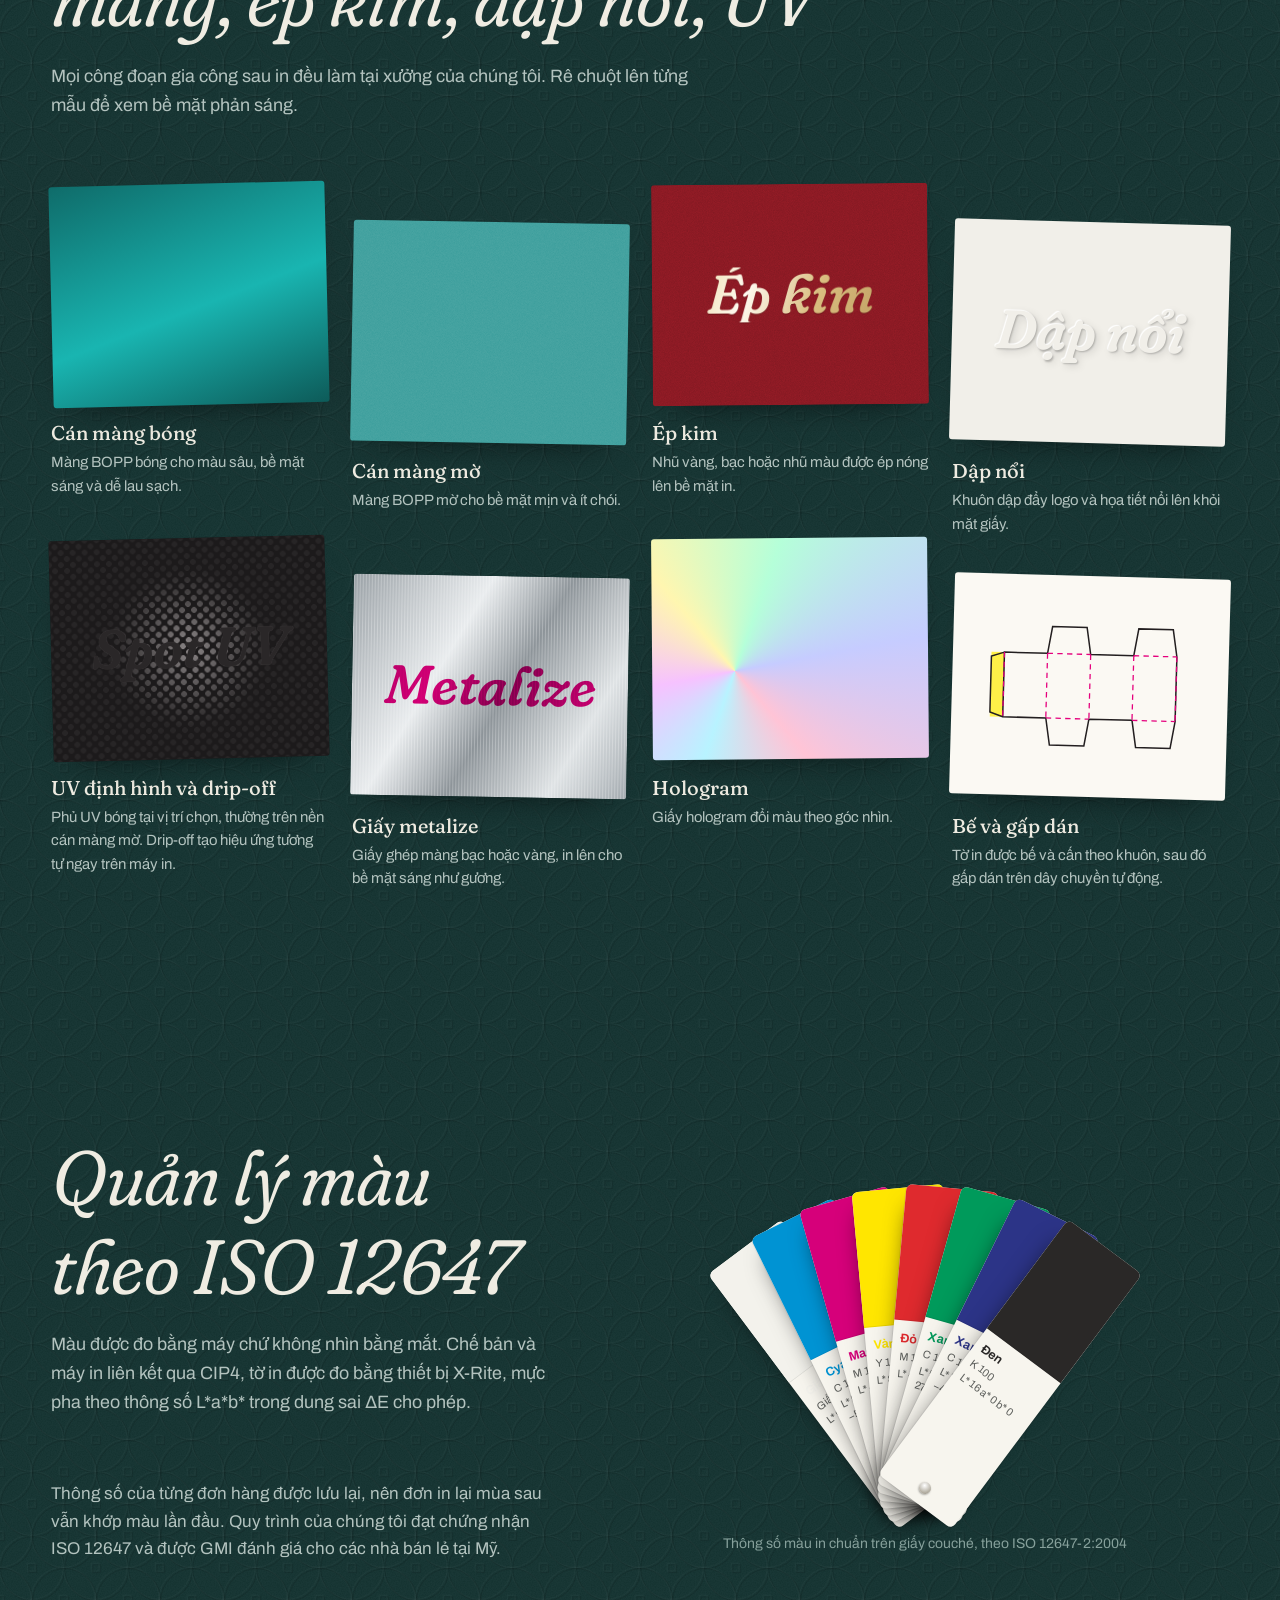
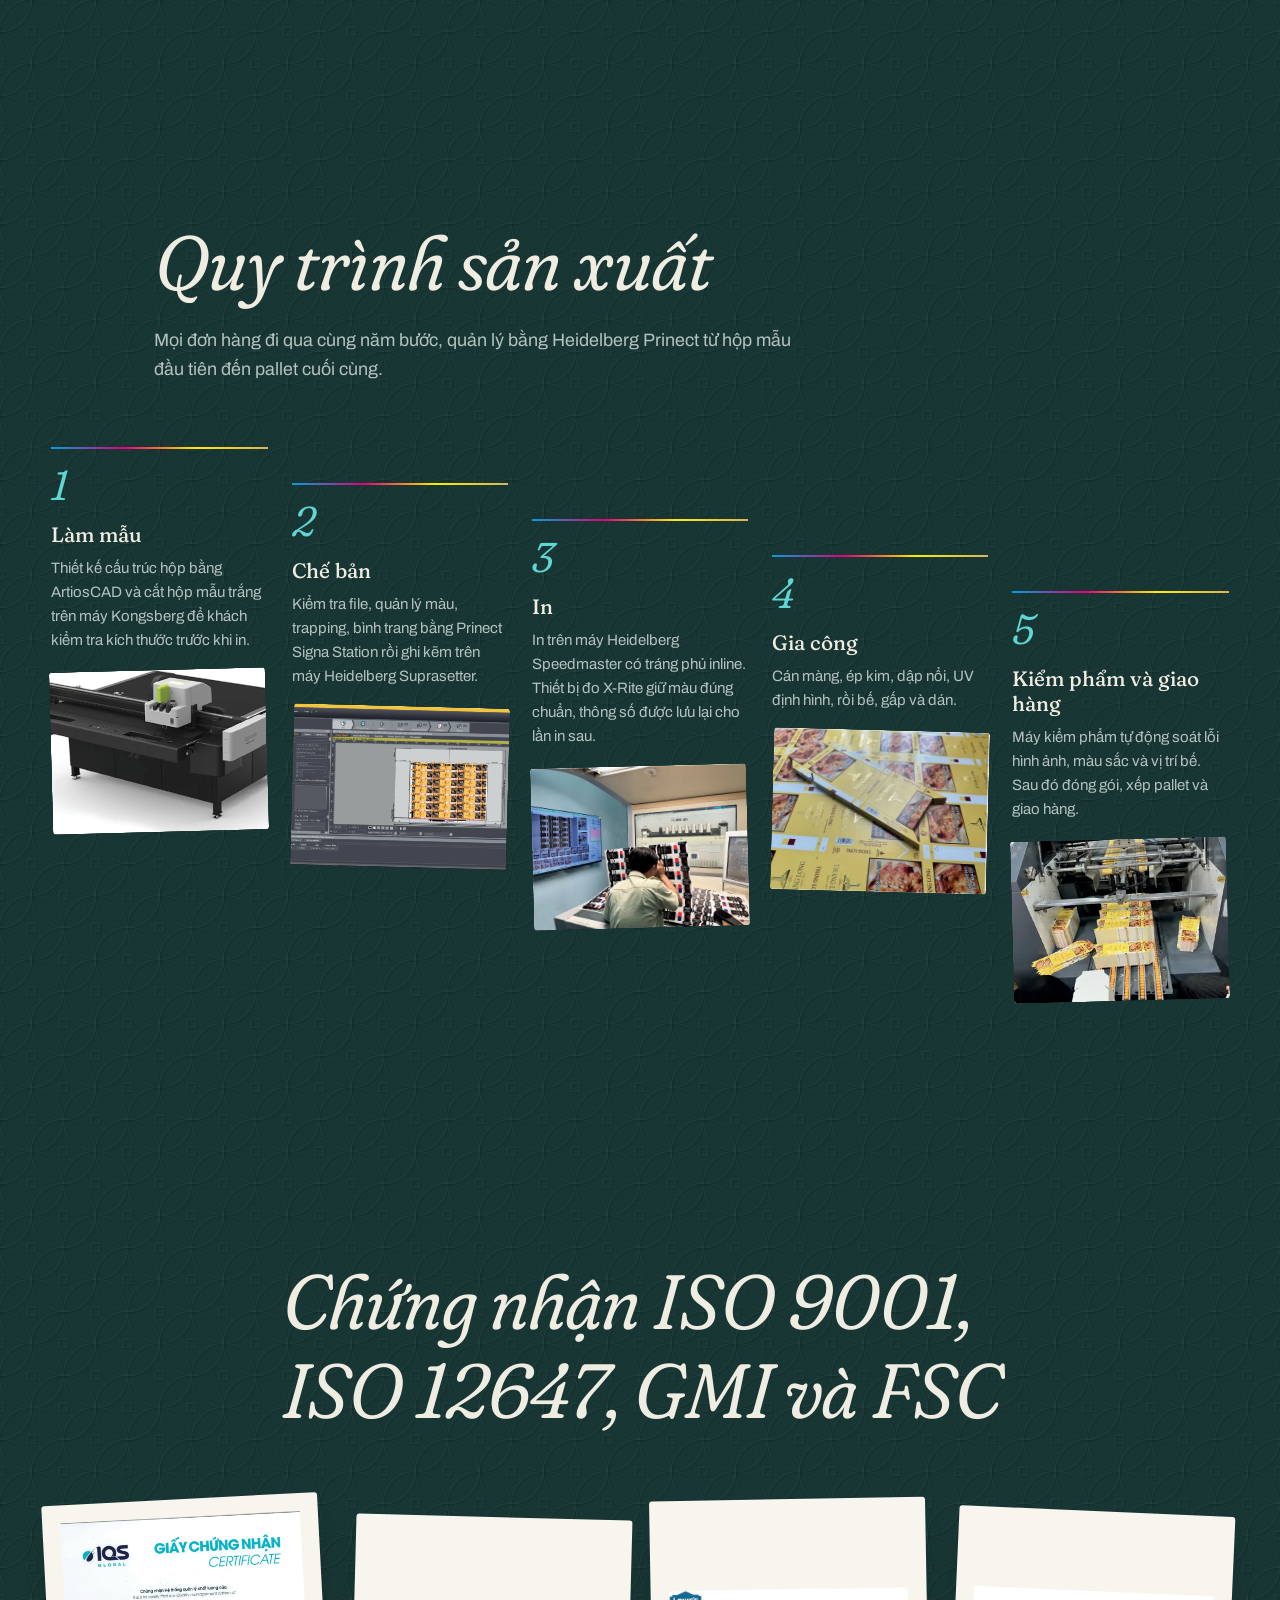
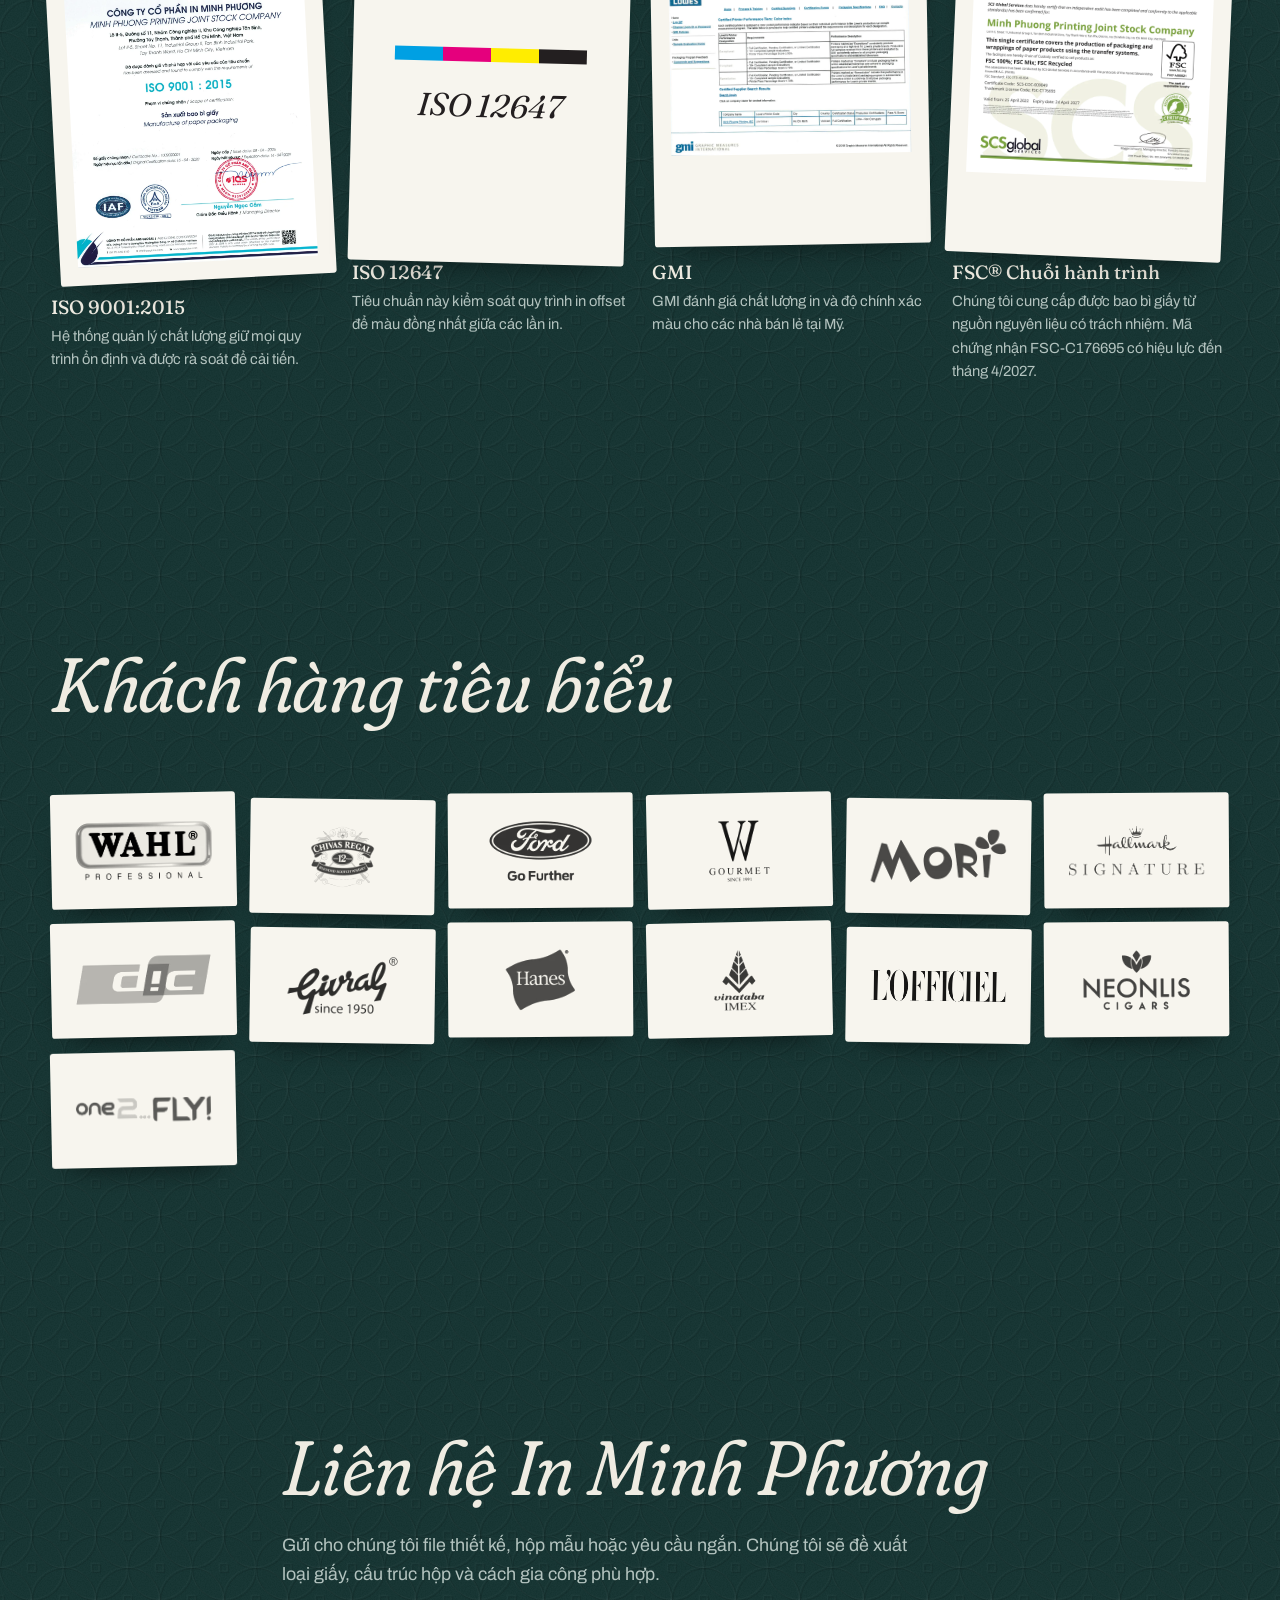
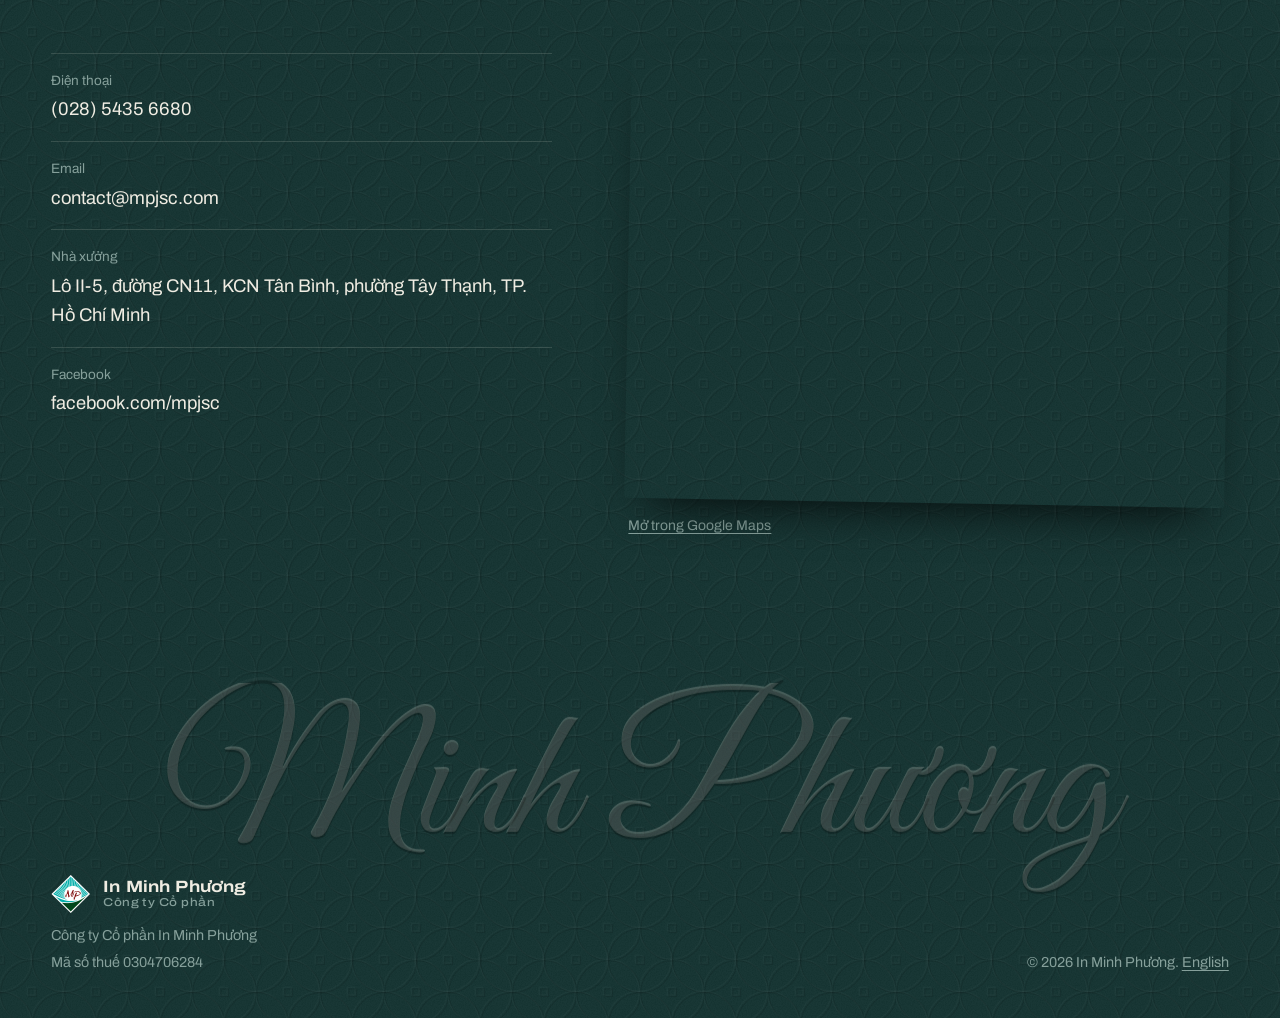
==== commit 689cb2dc: "Vẽ lại máy in offset tờ rời, viết lại chữ chuẩn SEO - Mô hình máy in: đổi thành máy offset tờ rời 6 " ====
--- a/vi/index.html
+++ b/vi/index.html
@@ -3,15 +3,15 @@
 <head>
   <meta charset="utf-8">
   <meta name="viewport" content="width=device-width, initial-scale=1">
-  <title>In Minh Phương | Bao bì giấy và in offset tại TP. Hồ Chí Minh</title>
-  <meta name="description" content="Công ty Cổ phần In Minh Phương làm bao bì giấy tại TP. Hồ Chí Minh: hộp giấy, hộp quà, nhãn và ấn phẩm. Máy in Heidelberg, chứng nhận ISO 9001, ISO 12647, GMI và FSC. Thành lập năm 2006.">
+  <title>In Minh Phương | Công ty in bao bì, in hộp giấy tại TP.HCM</title>
+  <meta name="description" content="In Minh Phương in hộp giấy, hộp quà cứng, nhãn và tạp chí trên máy in offset Heidelberg tại TP. Hồ Chí Minh. Đạt chứng nhận ISO 9001, ISO 12647, GMI và FSC.">
   <link rel="canonical" href="https://mpjsc.com/vi/">
   <link rel="alternate" hreflang="en" href="https://mpjsc.com/">
   <link rel="alternate" hreflang="vi" href="https://mpjsc.com/vi/">
   <link rel="alternate" hreflang="x-default" href="https://mpjsc.com/">
   <meta property="og:type" content="website">
-  <meta property="og:title" content="In Minh Phương">
-  <meta property="og:description" content="Bao bì giấy và in offset tại TP. Hồ Chí Minh từ năm 2006.">
+  <meta property="og:title" content="In Minh Phương | In bao bì giấy tại TP.HCM">
+  <meta property="og:description" content="In hộp giấy, hộp quà cứng và nhãn trên máy in offset Heidelberg tại TP. Hồ Chí Minh từ năm 2006.">
   <meta property="og:url" content="https://mpjsc.com/vi/">
   <meta property="og:locale" content="vi_VN">
   <meta property="og:image" content="https://mpjsc.com/assets/img/work/mori-lotus-box.webp">
@@ -24,7 +24,7 @@
   <!-- fonts load without holding up the first paint; text shows in a fallback face until they arrive -->
   <link rel="preload" as="style" href="https://fonts.googleapis.com/css2?family=Archivo:wdth,wght@75..125,400..700&family=Great+Vibes&family=Fraunces:ital,opsz,wght,SOFT,WONK@0,9..144,300..700,0..100,0..1;1,9..144,300..700,0..100,0..1&display=swap" onload="this.onload=null;this.rel='stylesheet'">
   <noscript><link rel="stylesheet" href="https://fonts.googleapis.com/css2?family=Archivo:wdth,wght@75..125,400..700&family=Great+Vibes&family=Fraunces:ital,opsz,wght,SOFT,WONK@0,9..144,300..700,0..100,0..1;1,9..144,300..700,0..100,0..1&display=swap"></noscript>
-  <link rel="stylesheet" href="../assets/css/site.css?v=28">
+  <link rel="stylesheet" href="../assets/css/site.css?v=30">
   <script type="application/ld+json">
   {
     "@context": "https://schema.org",
@@ -33,6 +33,7 @@
     "alternateName": ["MPJSC", "Công ty Cổ phần In Minh Phương"],
     "url": "https://mpjsc.com/vi/",
     "logo": "https://mpjsc.com/assets/img/logo.png",
+    "description": "Công ty in bao bì tại TP. Hồ Chí Minh. In hộp giấy, hộp quà cứng, nhãn và tạp chí trên máy in offset Heidelberg.",
     "foundingDate": "2006",
     "taxID": "0304706284",
     "email": "contact@mpjsc.com",
@@ -60,8 +61,8 @@
       <nav class="nav" id="nav" aria-label="Menu chính">
         <a href="#products">Sản phẩm</a>
         <a href="#work">Mẫu đã in</a>
+        <a href="#factory">Nhà xưởng</a>
         <a href="#finishes">Gia công</a>
-        <a href="#factory">Nhà xưởng</a>
         <a href="#colour">Màu sắc</a>
         <a href="#process">Quy trình</a>
         <a href="#certificates">Chứng nhận</a>
@@ -79,8 +80,8 @@
     <section class="hero" id="top">
       <div class="wrap hero-grid">
         <div>
-          <h1 class="display">Từ tờ giấy trắng thành chiếc hộp đáng giữ lại.</h1>
-          <p class="lede">In Minh Phương làm bao bì giấy tại TP. Hồ Chí Minh từ năm 2006. Phần lớn là hộp giấy cho thực phẩm, cà phê, mỹ phẩm và hàng tiêu dùng của các thương hiệu trong và ngoài nước. Chúng tôi cũng làm hộp quà, nhãn và ấn phẩm.</p>
+          <h1 class="display">In bao bì giấy tại TP.&nbsp;Hồ&nbsp;Chí&nbsp;Minh</h1>
+          <p class="lede">In Minh Phương in bao bì giấy tại TP. Hồ Chí Minh từ năm 2006. Phần lớn đơn hàng là hộp giấy cho thực phẩm, cà phê, mỹ phẩm và hàng tiêu dùng của các thương hiệu trong và ngoài nước. Chúng tôi cũng làm hộp quà cứng, nhãn, tạp chí và catalogue.</p>
           <div class="actions">
             <a class="btn btn--solid" href="#work">Xem mẫu đã in</a>
             <a class="btn" href="#contact">Liên hệ</a>
@@ -109,38 +110,38 @@
     <section class="section" id="products">
       <div class="wrap">
         <div class="section-head">
-          <h2 class="h2">Chúng tôi in gì.</h2>
-          <p class="lede">Bao bì giấy là việc chính của chúng tôi. Hộp quà, nhãn và ấn phẩm chạy trên cùng những máy in đó.</p>
+          <h2 class="h2">Hộp giấy, hộp quà và nhãn</h2>
+          <p class="lede">Bao bì giấy chiếm phần lớn công việc của chúng tôi. Hộp quà, nhãn và tạp chí được in trên cùng các máy Heidelberg.</p>
         </div>
         <div class="catalog">
           <ul class="catalog-list">
             <li class="cat-item is-active" data-img="../assets/img/products/paper-boxes-800.webp" data-caption="Hộp giấy cho thực phẩm và cà phê">
               <h3 class="h3">Hộp giấy</h3>
-              <p>Mặt hàng chính. Hộp cho thực phẩm, cà phê, trà, mỹ phẩm và thuốc lá, in trên máy Heidelberg, rồi bế và gấp dán trên dây chuyền tự động. Tráng phủ ngay trên máy in giúp bảo vệ bề mặt và tiết kiệm một lượt in.</p>
+              <p>Hộp giấy là sản phẩm chính. Chúng tôi in hộp cho thực phẩm, cà phê, trà, mỹ phẩm và thuốc lá trên máy in offset Heidelberg, sau đó bế và gấp dán trên dây chuyền tự động. Lớp tráng phủ ngay trên máy in bảo vệ bề mặt mà không cần thêm một lượt in.</p>
               <p class="cat-spec">Giấy Duplex, Ivory, Couché, Bristol</p>
               <img src="../assets/img/products/paper-boxes-800.webp" width="800" height="569" loading="lazy" alt="Hộp giấy in cho cà phê và trà sữa">
             </li>
             <li class="cat-item" data-img="../assets/img/products/metallized-800.webp" data-caption="Túi và hộp giấy metalize">
               <h3 class="h3">Bao bì metalize</h3>
-              <p>Giấy ghép màng metalize bạc hoặc vàng, bề mặt bóng và mịn hơn giấy metalize thông thường. Tráng phủ inline làm nổi chi tiết và màu sắc cho sản phẩm cao cấp.</p>
+              <p>Chúng tôi in trên giấy ghép màng metalize bạc hoặc vàng. Bề mặt bóng và mịn hơn giấy metalize thông thường, lớp tráng phủ trên máy giữ chi tiết và màu sắc sắc nét.</p>
               <p class="cat-spec">Định lượng 150–400 gsm, bạc hoặc vàng</p>
               <img src="../assets/img/products/metallized-800.webp" width="800" height="804" loading="lazy" alt="Cuộn màng metalize và túi quà đã in">
             </li>
             <li class="cat-item" data-img="../assets/img/products/labels.webp" data-caption="Nhãn và decal">
               <h3 class="h3">Nhãn</h3>
-              <p>Nhãn giấy và decal, phủ UV hoặc phủ gốc nước chống trầy, chống bẩn, an toàn cho bao bì thực phẩm.</p>
+              <p>Chúng tôi in nhãn giấy và nhãn decal, phủ UV hoặc phủ gốc nước. Lớp phủ chống trầy, chống bẩn và an toàn cho bao bì thực phẩm.</p>
               <p class="cat-spec">Giấy Couché, decal giấy, cán màng BOPP bóng hoặc mờ</p>
               <img src="../assets/img/products/labels.webp" width="844" height="932" loading="lazy" alt="Nhãn tròn và nhãn dải nhiều màu">
             </li>
             <li class="cat-item" data-img="../assets/img/work/peacock-boxes-800.webp" data-caption="Hộp quà Tết họa tiết chim công">
               <h3 class="h3">Hộp cứng và túi giấy</h3>
-              <p>Hộp quà, hộp bánh Trung thu, hộp trà, hộp rượu, túi giấy. Bồi carton bằng giấy in, có lót định hình, nắp nam châm, quai ruy băng theo yêu cầu.</p>
+              <p>Chúng tôi làm hộp quà, hộp bánh Trung thu, hộp trà, hộp rượu và túi giấy. Hộp cứng được bồi giấy in bên ngoài, có thể thêm lót định hình, nắp nam châm hoặc quai ruy băng.</p>
               <p class="cat-spec">Ép kim, dập nổi, UV định hình, cán màng mờ hoặc bóng</p>
               <img src="../assets/img/work/peacock-boxes-800.webp" width="800" height="523" loading="lazy" alt="Hai hộp quà Tết họa tiết chim công">
             </li>
             <li class="cat-item" data-img="../assets/img/work/magazines-800.webp" data-caption="Bìa tạp chí">
               <h3 class="h3">Tạp chí, lịch và sách</h3>
-              <p>Tạp chí, catalogue, lịch và sách. Khách duyệt bản in thử màu trước khi chạy máy, sau đó chúng tôi gia công và đóng cuốn.</p>
+              <p>Chúng tôi in tạp chí, catalogue, lịch và sách. Khách hàng duyệt bản in thử màu trước khi chạy máy, in xong chúng tôi gia công và đóng cuốn.</p>
               <p class="cat-spec">Giấy 80–400 gsm, đóng kim, keo gáy hoặc lò xo</p>
               <img src="../assets/img/work/magazines-800.webp" width="800" height="604" loading="lazy" alt="Chồng tạp chí đã in xòe ra">
             </li>
@@ -158,8 +159,8 @@
     <section class="section" id="work">
       <div class="wrap">
         <div class="section-head">
-          <h2 class="h2">Mẫu đã in.</h2>
-          <p class="lede">Một số hộp, bao bì và ấn phẩm đã ra lò từ xưởng Minh Phương.</p>
+          <h2 class="h2">Mẫu bao bì đã in</h2>
+          <p class="lede">Đây là một số hộp giấy, hộp quà, nhãn và tạp chí đã in tại xưởng Minh Phương.</p>
         </div>
         <div class="filters" role="group" aria-label="Lọc mẫu">
           <button class="filter" type="button" data-filter="all" aria-pressed="true">Tất cả</button>
@@ -172,72 +173,16 @@
       </div>
     </section>
 
-    <section class="section" id="finishes">
-      <div class="wrap">
-        <div class="section-head">
-          <h2 class="h2">Gia công ngay tại xưởng.</h2>
-          <p class="lede">Những chi tiết khiến người ta muốn cầm hộp lên. Rê chuột lên từng mẫu để thấy ánh sáng thay đổi.</p>
-        </div>
-        <div class="swatches">
-          <div class="swatch">
-            <div class="sheen chip chip--gloss" aria-hidden="true"></div>
-            <h3 class="h3">Cán màng bóng</h3>
-            <p>Màng BOPP cho màu sâu, bề mặt sáng bóng, dễ lau sạch.</p>
-          </div>
-          <div class="swatch">
-            <div class="chip chip--matte" aria-hidden="true"></div>
-            <h3 class="h3">Cán màng mờ</h3>
-            <p>Bề mặt mịn, không chói, cảm giác sang trọng.</p>
-          </div>
-          <div class="swatch">
-            <div class="sheen chip chip--foil" aria-hidden="true"><span class="chip-word">Ép kim</span></div>
-            <h3 class="h3">Ép kim</h3>
-            <p>Nhũ vàng, bạc hoặc màu ép nóng lên bề mặt.</p>
-          </div>
-          <div class="swatch">
-            <div class="sheen chip chip--emboss" aria-hidden="true"><span class="chip-word">Dập nổi</span></div>
-            <h3 class="h3">Dập nổi</h3>
-            <p>Logo và họa tiết nổi lên, sờ tay là cảm nhận được.</p>
-          </div>
-          <div class="swatch">
-            <div class="sheen chip chip--spotuv" aria-hidden="true"><span class="chip-word">Spot UV</span></div>
-            <h3 class="h3">UV định hình và drip-off</h3>
-            <p>Bóng đúng chỗ cần bóng, nổi trên nền mờ.</p>
-          </div>
-          <div class="swatch">
-            <div class="sheen chip chip--metal" aria-hidden="true"><span class="chip-word">Metalize</span></div>
-            <h3 class="h3">Giấy metalize</h3>
-            <p>In trên màng bạc hoặc vàng, sáng như gương.</p>
-          </div>
-          <div class="swatch">
-            <div class="sheen chip chip--holo" aria-hidden="true"></div>
-            <h3 class="h3">Hologram</h3>
-            <p>Giấy đổi màu theo góc nhìn và ánh sáng.</p>
-          </div>
-          <div class="swatch">
-            <div class="sheen chip chip--die" aria-hidden="true">
-              <svg viewBox="0 0 200 150">
-                <path class="glue" d="M8 45h12v60H8z"/>
-                <path class="cut" d="M20 45 8 49v52l12 4M20 45h40l4-25h32l4 25h40l4-25h32l4 25h0v60l-4 25h-32l-4-25h-40l-4 25H64l-4-25H20z"/>
-                <path class="crease" d="M20 45v60M60 45v60M100 45v60M140 45v60M180 45v60M60 45h40M140 45h40M60 105h40M140 105h40"/>
-              </svg>
-            </div>
-            <h3 class="h3">Bế và gấp dán</h3>
-            <p>Bế và cấn theo khuôn, sau đó gấp dán trên dây chuyền tự động.</p>
-          </div>
-        </div>
-      </div>
-    </section>
-
     <section class="section" id="factory">
       <div class="wrap">
         <div class="section-head">
-          <h2 class="h2">Heidelberg từ kẽm đến máy in.</h2>
-          <p class="lede">Máy in UV in 6 màu và một lớp phủ trong cùng một lượt. Mỗi đơn vị in một màu, đèn UV làm khô tờ in trước khi xuống chồng giấy.</p>
+          <h2 class="h2">Nhà xưởng và máy in offset Heidelberg</h2>
+          <p class="lede">Máy in chính là máy offset tờ rời, in 6 màu và tráng phủ trong cùng một lượt. Ở mỗi đơn vị in, mực và nước lên bản kẽm, bản kẽm in sang ống cao su, ống cao su in lên tờ giấy. Đèn UV làm khô mực trước khi tờ in xuống bàn ra giấy.</p>
         </div>
       </div>
       <figure class="pressline">
         <canvas aria-hidden="true"></canvas>
+        <ul class="pl-parts" hidden><li>Lô mực</li><li>Lô nước</li><li>Bản kẽm trên ống bản</li><li>Ống cao su</li><li>Ống ép in</li></ul>
       </figure>
       <div class="wrap pressline-bar">
         <ol class="pl-steps" aria-label="Tờ in đi qua máy in"><li><i></i>Bàn nạp giấy</li><li><i></i>Cyan</li><li><i></i>Magenta</li><li><i></i>Yellow</li><li><i></i>Black</li><li><i></i>Màu pha</li><li><i></i>Màu pha</li><li><i></i>Tráng phủ</li><li><i></i>Đèn UV</li><li><i></i>Bàn ra giấy</li></ol>
@@ -248,7 +193,7 @@
           <div class="factory-text">
             <p>Công ty Cổ phần In Minh Phương thành lập năm 2006 với mong muốn nâng chất lượng in trong nước. Từ đó đến nay chúng tôi xây nhà xưởng mới, liên tục đầu tư máy in và hệ thống chế bản Heidelberg, áp dụng các tiêu chuẩn màu sắc và chất lượng mà thương hiệu quốc tế yêu cầu.</p>
             <p>Năm 2012, Minh Phương đạt chứng nhận GMI, đủ điều kiện cung cấp hàng cho các nhà bán lẻ tại Mỹ.</p>
-            <p>Chúng tôi cũng tư vấn cùng khách hàng: chọn giấy, cấu trúc hộp và cách gia công để sản phẩm đẹp trên kệ và sản xuất ổn định.</p>
+            <p>Chúng tôi cũng tư vấn cho khách hàng khi lên bao bì. Hai bên cùng chọn giấy, cấu trúc hộp và cách gia công để sản phẩm đẹp trên kệ và sản xuất ổn định.</p>
             <div class="photo-pair">
               <figure>
                 <img class="screen" src="../assets/img/hero-press-800.webp" width="800" height="800" loading="lazy" alt="Máy in offset Heidelberg Speedmaster">
@@ -282,6 +227,63 @@
       </div>
     </section>
 
+    <section class="section" id="finishes">
+      <div class="wrap">
+        <div class="section-head">
+          <h2 class="h2">Gia công sau in: cán màng, ép kim, dập nổi, UV</h2>
+          <p class="lede">Mọi công đoạn gia công sau in đều làm tại xưởng của chúng tôi. Rê chuột lên từng mẫu để xem bề mặt phản sáng.</p>
+        </div>
+        <div class="swatches">
+          <div class="swatch">
+            <div class="sheen chip chip--gloss" aria-hidden="true"></div>
+            <h3 class="h3">Cán màng bóng</h3>
+            <p>Màng BOPP bóng cho màu sâu, bề mặt sáng và dễ lau sạch.</p>
+          </div>
+          <div class="swatch">
+            <div class="chip chip--matte" aria-hidden="true"></div>
+            <h3 class="h3">Cán màng mờ</h3>
+            <p>Màng BOPP mờ cho bề mặt mịn và ít chói.</p>
+          </div>
+          <div class="swatch">
+            <div class="sheen chip chip--foil" aria-hidden="true"><span class="chip-word">Ép kim</span></div>
+            <h3 class="h3">Ép kim</h3>
+            <p>Nhũ vàng, bạc hoặc nhũ màu được ép nóng lên bề mặt in.</p>
+          </div>
+          <div class="swatch">
+            <div class="sheen chip chip--emboss" aria-hidden="true"><span class="chip-word">Dập nổi</span></div>
+            <h3 class="h3">Dập nổi</h3>
+            <p>Khuôn dập đẩy logo và họa tiết nổi lên khỏi mặt giấy.</p>
+          </div>
+          <div class="swatch">
+            <div class="sheen chip chip--spotuv" aria-hidden="true"><span class="chip-word">Spot UV</span></div>
+            <h3 class="h3">UV định hình và drip-off</h3>
+            <p>Phủ UV bóng tại vị trí chọn, thường trên nền cán màng mờ. Drip-off tạo hiệu ứng tương tự ngay trên máy in.</p>
+          </div>
+          <div class="swatch">
+            <div class="sheen chip chip--metal" aria-hidden="true"><span class="chip-word">Metalize</span></div>
+            <h3 class="h3">Giấy metalize</h3>
+            <p>Giấy ghép màng bạc hoặc vàng, in lên cho bề mặt sáng như gương.</p>
+          </div>
+          <div class="swatch">
+            <div class="sheen chip chip--holo" aria-hidden="true"></div>
+            <h3 class="h3">Hologram</h3>
+            <p>Giấy hologram đổi màu theo góc nhìn.</p>
+          </div>
+          <div class="swatch">
+            <div class="sheen chip chip--die" aria-hidden="true">
+              <svg viewBox="0 0 200 150">
+                <path class="glue" d="M8 45h12v60H8z"/>
+                <path class="cut" d="M20 45 8 49v52l12 4M20 45h40l4-25h32l4 25h40l4-25h32l4 25h0v60l-4 25h-32l-4-25h-40l-4 25H64l-4-25H20z"/>
+                <path class="crease" d="M20 45v60M60 45v60M100 45v60M140 45v60M180 45v60M60 45h40M140 45h40M60 105h40M140 105h40"/>
+              </svg>
+            </div>
+            <h3 class="h3">Bế và gấp dán</h3>
+            <p>Tờ in được bế và cấn theo khuôn, sau đó gấp dán trên dây chuyền tự động.</p>
+          </div>
+        </div>
+      </div>
+    </section>
+
     <section class="section" id="colour">
       <!-- the ink you point at on the fan washes out across the section; two layers so one colour can fade as the next spreads.
            Each layer keeps its own gradient: currentColor in a gradient follows the svg the gradient lives in. -->
@@ -298,7 +300,7 @@
       <div class="wrap colour-grid">
         <div>
           <div class="section-head">
-            <h2 class="h2">Màu chuẩn, đo bằng máy.</h2>
+            <h2 class="h2">Quản lý màu theo ISO 12647</h2>
             <p class="lede">Màu được đo bằng máy chứ không nhìn bằng mắt. Chế bản và máy in liên kết qua CIP4, tờ in được đo bằng thiết bị X-Rite, mực pha theo thông số L*a*b* trong dung sai ΔE cho phép.</p>
           </div>
           <p class="colour-note">Thông số của từng đơn hàng được lưu lại, nên đơn in lại mùa sau vẫn khớp màu lần đầu. Quy trình của chúng tôi đạt chứng nhận ISO 12647 và được GMI đánh giá cho các nhà bán lẻ tại Mỹ.</p>
@@ -322,7 +324,7 @@
     <section class="section" id="process">
       <div class="wrap">
         <div class="section-head">
-          <h2 class="h2">Quy trình sản xuất.</h2>
+          <h2 class="h2">Quy trình sản xuất</h2>
           <p class="lede">Mọi đơn hàng đi qua cùng năm bước, quản lý bằng Heidelberg Prinect từ hộp mẫu đầu tiên đến pallet cuối cùng.</p>
         </div>
         <ol class="steps">
@@ -363,7 +365,7 @@
     <section class="section" id="certificates">
       <div class="wrap">
         <div class="section-head">
-          <h2 class="h2">Chứng nhận và đánh giá.</h2>
+          <h2 class="h2">Chứng nhận ISO 9001, ISO 12647, GMI và FSC</h2>
         </div>
         <div class="certs">
           <figure class="cert">
@@ -372,7 +374,7 @@
             </button>
             <figcaption>
               <h3 class="h3">ISO 9001:2015</h3>
-              <p>Hệ thống quản lý chất lượng: quy trình ổn định, cải tiến liên tục.</p>
+              <p>Hệ thống quản lý chất lượng giữ mọi quy trình ổn định và được rà soát để cải tiến.</p>
             </figcaption>
           </figure>
           <figure class="cert">
@@ -382,7 +384,7 @@
             </div>
             <figcaption>
               <h3 class="h3">ISO 12647</h3>
-              <p>Tiêu chuẩn kiểm soát quy trình in offset, giữ màu đồng nhất giữa các lần in.</p>
+              <p>Tiêu chuẩn này kiểm soát quy trình in offset để màu đồng nhất giữa các lần in.</p>
             </figcaption>
           </figure>
           <figure class="cert">
@@ -391,7 +393,7 @@
             </button>
             <figcaption>
               <h3 class="h3">GMI</h3>
-              <p>Đánh giá chất lượng in và độ chính xác màu cho các nhà bán lẻ tại Mỹ.</p>
+              <p>GMI đánh giá chất lượng in và độ chính xác màu cho các nhà bán lẻ tại Mỹ.</p>
             </figcaption>
           </figure>
           <figure class="cert">
@@ -400,7 +402,7 @@
             </button>
             <figcaption>
               <h3 class="h3">FSC® Chuỗi hành trình</h3>
-              <p>Bao bì giấy từ nguồn nguyên liệu có trách nhiệm. Mã FSC-C176695, hiệu lực đến tháng 4/2027.</p>
+              <p>Chúng tôi cung cấp được bao bì giấy từ nguồn nguyên liệu có trách nhiệm. Mã chứng nhận FSC-C176695 có hiệu lực đến tháng 4/2027.</p>
             </figcaption>
           </figure>
         </div>
@@ -410,7 +412,7 @@
     <section class="section" id="clients">
       <div class="wrap">
         <div class="section-head">
-          <h2 class="h2">Thương hiệu đã đồng hành.</h2>
+          <h2 class="h2">Khách hàng tiêu biểu</h2>
         </div>
         <ul class="logos">
           <li class="sheen"><img src="../assets/img/partners/wahl.webp" alt="Wahl Professional" loading="lazy" width="299" height="133"></li>
@@ -433,8 +435,8 @@
     <section class="section" id="contact">
       <div class="wrap">
         <div class="section-head">
-          <h2 class="h2">Mời ghé xưởng.</h2>
-          <p class="lede">Gửi cho chúng tôi file thiết kế, hộp mẫu hoặc chỉ một ý tưởng. Chúng tôi sẽ đề xuất loại giấy, cấu trúc và cách gia công phù hợp.</p>
+          <h2 class="h2">Liên hệ In Minh Phương</h2>
+          <p class="lede">Gửi cho chúng tôi file thiết kế, hộp mẫu hoặc yêu cầu ngắn. Chúng tôi sẽ đề xuất loại giấy, cấu trúc hộp và cách gia công phù hợp.</p>
         </div>
         <div class="contact-grid">
           <dl class="contact-list">
@@ -479,9 +481,9 @@
     </figure>
   </dialog>
 
-  <script src="../assets/js/press.js?v=28" defer></script>
-  <script src="../assets/js/pressline.js?v=28" defer></script>
-  <script src="../assets/js/main.js?v=28" defer></script>
-  <script src="../assets/js/effects.js?v=28" defer></script>
+  <script src="../assets/js/press.js?v=29" defer></script>
+  <script src="../assets/js/pressline.js?v=31" defer></script>
+  <script src="../assets/js/main.js?v=29" defer></script>
+  <script src="../assets/js/effects.js?v=29" defer></script>
 </body>
 </html>
--- a/assets/css/site.css
+++ b/assets/css/site.css
@@ -2121,7 +2121,7 @@
   width: 100%;
   max-width: 2100px;
   margin: 0 auto;
-  aspect-ratio: 1930 / 722;
+  aspect-ratio: 2040 / 726;
 }
 
 .pressline canvas {
